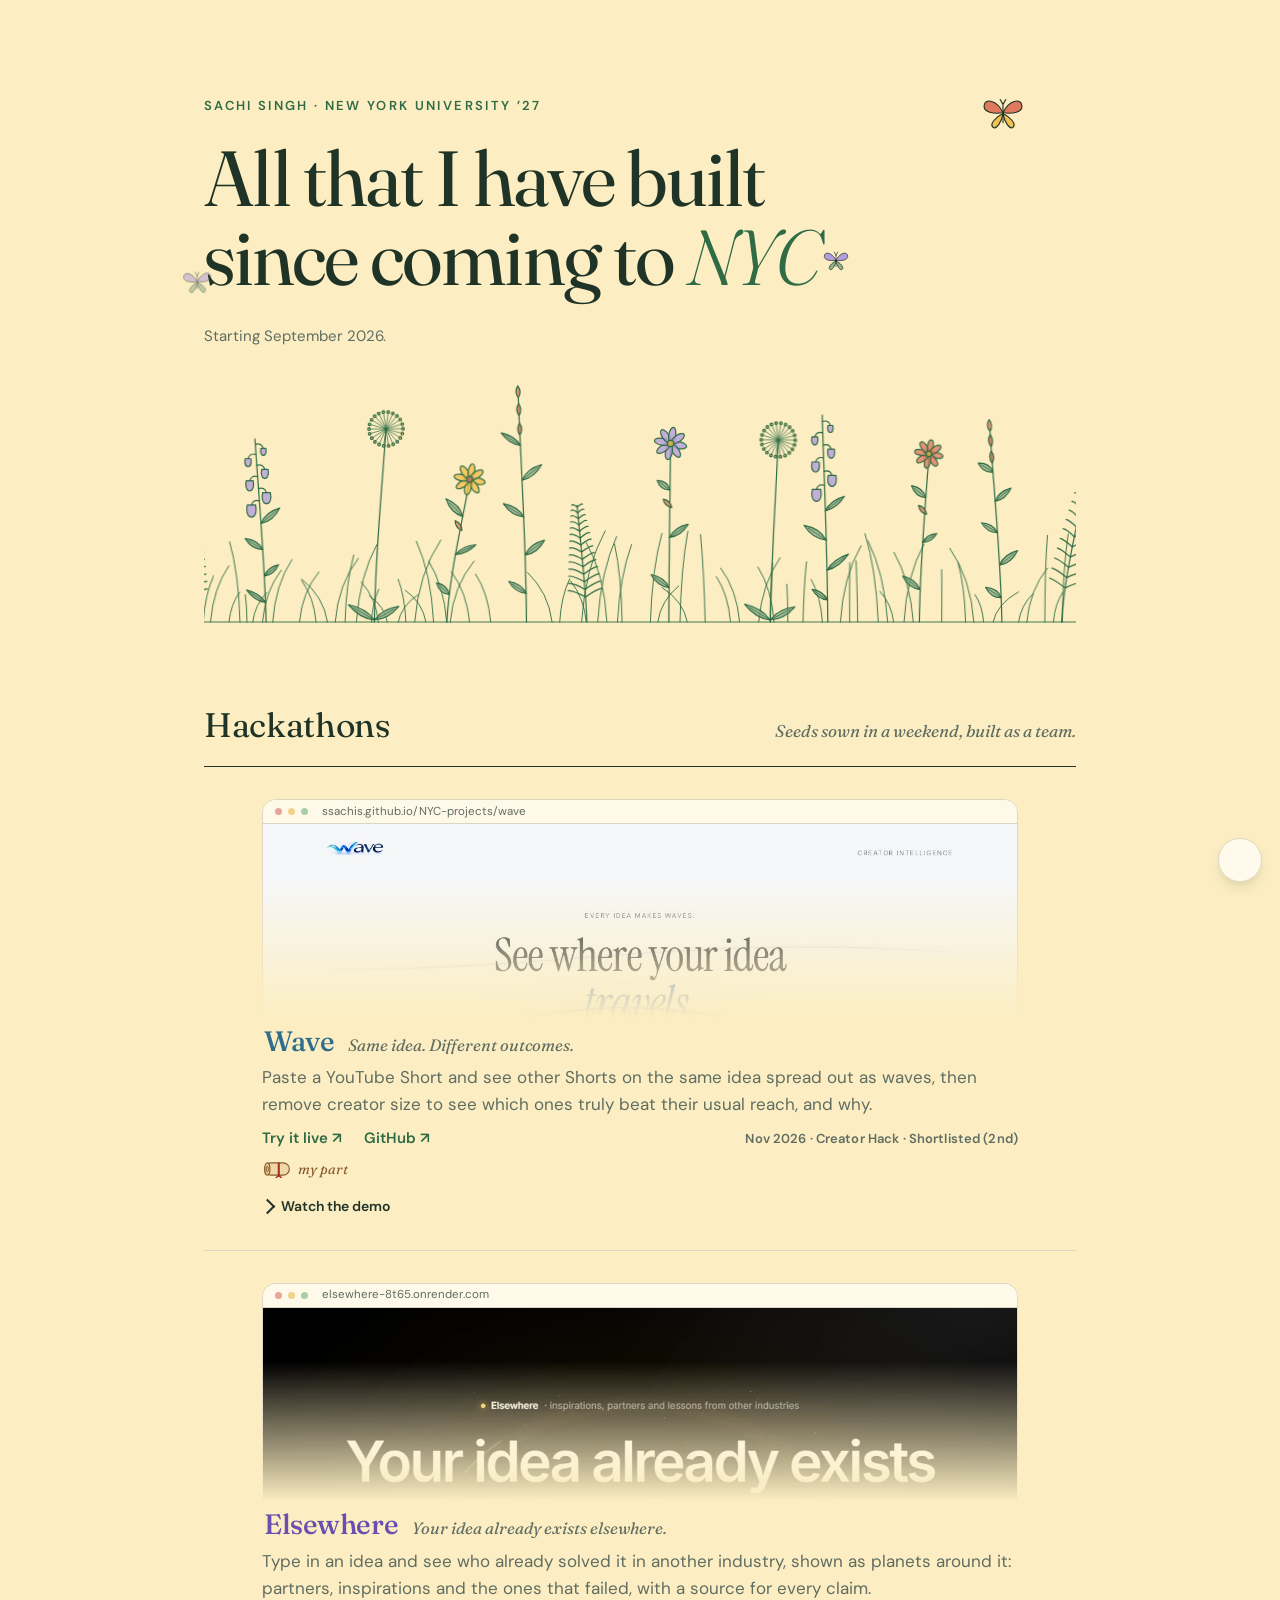
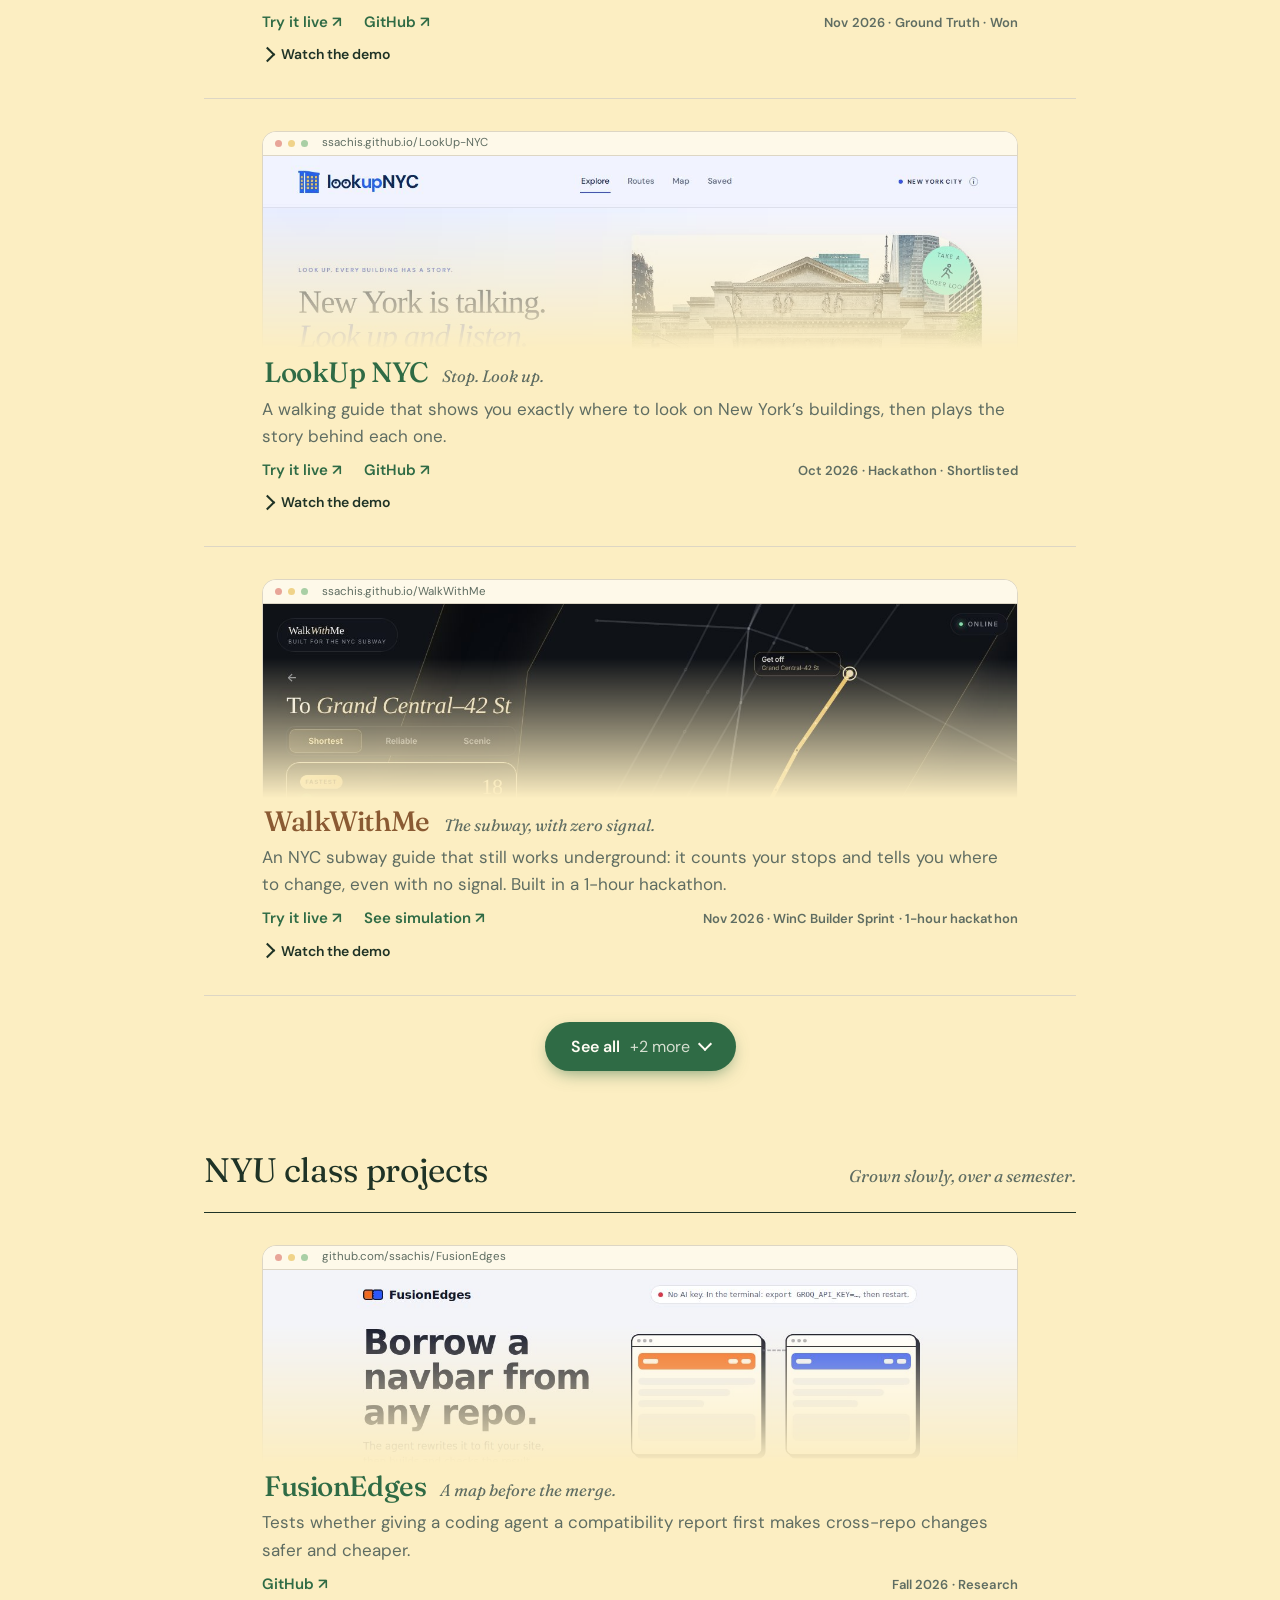
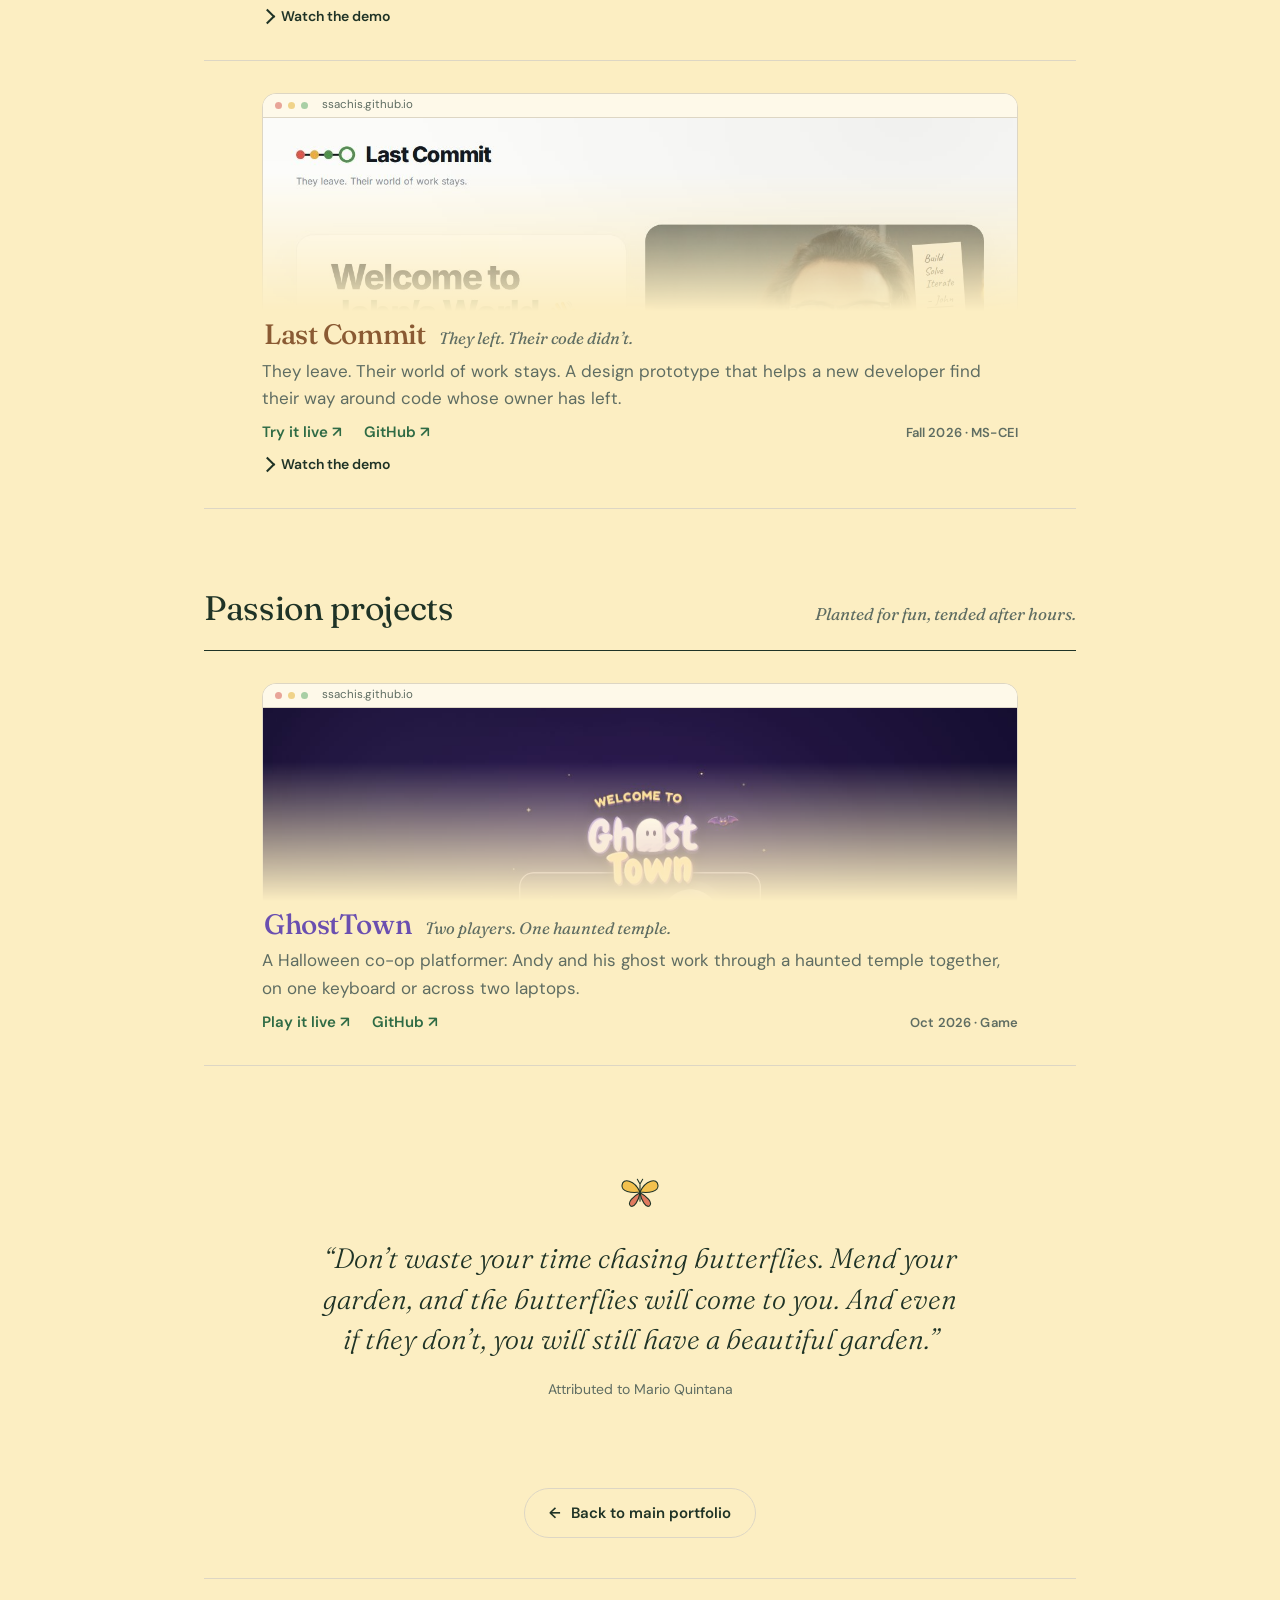
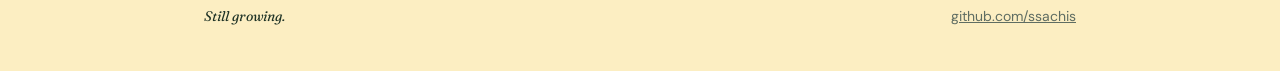
==== index.html @ a21df5ad "Wave: make 'my part' scroll smaller and cuter Co-Authored-By: Claude Opus 5.5 <noreply@anthropic.com" ====
<!doctype html>
<html lang="en">
<head>
<meta charset="utf-8">
<meta name="viewport" content="width=device-width, initial-scale=1">
<title>All that I have built since coming to NYC — Sachi Singh</title>
<meta name="description" content="Hackathon and NYU class projects Sachi Singh has built in New York since September 2026.">
<link rel="preconnect" href="https://fonts.googleapis.com">
<link rel="preconnect" href="https://fonts.gstatic.com" crossorigin>
<link href="https://fonts.googleapis.com/css2?family=Fraunces:ital,opsz,wght@0,9..144,300..600;1,9..144,300..500&family=DM+Sans:opsz,wght@9..40,400..600&display=swap" rel="stylesheet">
<style>
:root{--bg:#fceec2;--ink:#1f3326;--muted:#5f6d62;--line:#ddd6c4;--leaf:#2f6b45;--paper:#fffcf3;--petal:#e07a5f;--sun:#f2c14e;--lilac:#b39ddb;--sage:#8fae8b}
@media (prefers-color-scheme: dark){:root:not([data-theme="light"]){--bg:#121a15;--ink:#eef3ec;--muted:#a3b2a6;--line:#2c3a30;--leaf:#8fd1a2;--paper:#1a241d;--petal:#f09a80;--sun:#f2c94e;--lilac:#c6b3ec;--sage:#5d7d61}}
:root[data-theme="dark"]{--bg:#121a15;--ink:#eef3ec;--muted:#a3b2a6;--line:#2c3a30;--leaf:#8fd1a2;--paper:#1a241d;--petal:#f09a80;--sun:#f2c94e;--lilac:#c6b3ec;--sage:#5d7d61}
*{box-sizing:border-box}
html{-webkit-text-size-adjust:100%}
body{margin:0;background:var(--bg);color:var(--ink);font:17px/1.6 'DM Sans',system-ui,sans-serif;overflow-x:hidden;}

a{color:inherit}
.wrap{max-width:920px;margin:0 auto;padding:0 24px}

header{position:relative;padding:96px 0 0}
.eyebrow{margin:0 0 22px;font-size:13px;font-weight:600;letter-spacing:.18em;text-transform:uppercase;color:var(--leaf)}
h1{margin:0;font-family:'Fraunces',Georgia,serif;font-weight:400;font-size:clamp(42px,7.4vw,78px);line-height:1.02;letter-spacing:-.025em;max-width:13ch}
h1 em{font-style:italic;font-weight:300;color:var(--leaf)}
.since{margin:26px 0 0;font-size:15px;color:var(--muted)}
.meadow{display:block;width:100%;height:250px;margin-top:28px;color:var(--leaf)}
.meadow *{stroke-dasharray:1;stroke-dashoffset:1;animation:draw 1.6s ease-out forwards;animation-delay:var(--d)}
@keyframes draw{to{stroke-dashoffset:0}}
.meadow .w{fill-opacity:0;animation:draw 1.6s ease-out var(--d) forwards,wash 1s ease calc(var(--d) + .7s) forwards}
@keyframes wash{to{fill-opacity:.8}}

.fly{position:absolute;width:42px;pointer-events:none}
.fly.a{top:96px;right:6%;animation:drift 12s ease-in-out infinite}
.fly.b{top:250px;right:26%;width:26px;animation:drift 15s ease-in-out infinite reverse}
.wing{transform-origin:30px 24px;animation:flap .6s ease-in-out infinite alternate}
@keyframes flap{to{transform:scaleX(.6)}}
@keyframes drift{0%,100%{transform:translate(0,0) rotate(-6deg)}50%{transform:translate(-28px,16px) rotate(8deg)}}
@media (prefers-reduced-motion: reduce){.meadow *{animation:none;stroke-dashoffset:0}.meadow .w{fill-opacity:.8}.fly,.wing{animation:none}}

section{padding:72px 0 0}
.head{display:flex;align-items:baseline;justify-content:space-between;gap:16px;padding-bottom:14px;border-bottom:1px solid var(--ink)}
h2{margin:0;font-family:'Fraunces',Georgia,serif;font-weight:400;font-size:34px;letter-spacing:-.01em}
.head p{margin:0;font-family:'Fraunces',Georgia,serif;font-style:italic;font-size:17px;color:var(--muted)}
ol{list-style:none;margin:0;padding:0}
.row{display:block;padding:30px 0;border-bottom:1px solid var(--line)}
.row .body{width:min(87%,756px);margin:0 auto}
.row .line{max-width:none;margin-top:4px}
.row .links{margin-top:8px}
.row details{margin-top:6px}
.when{margin:6px 0 0;font-size:14px;font-weight:600;color:var(--ink)}
.when span{display:block;font-weight:400;color:var(--muted)}
.row h3{margin:0;font-family:'Fraunces',Georgia,serif;font-weight:500;font-size:30px;letter-spacing:-.015em;line-height:1.15}
.line{margin:8px 0 0;color:var(--muted);max-width:58ch}
.links{display:flex;flex-wrap:wrap;gap:6px 22px;margin-top:14px}
.links a{font-size:15px;font-weight:600;color:var(--leaf);text-decoration:none;border-bottom:1px solid transparent}
.links a:hover{border-bottom-color:currentColor}
details{margin-top:12px}
summary{display:inline-flex;align-items:center;gap:8px;font-size:14px;font-weight:600;color:var(--ink);list-style:none}
summary::-webkit-details-marker{display:none}
summary::before{content:"";width:9px;height:9px;border-right:2px solid currentColor;border-bottom:2px solid currentColor;transform:rotate(-45deg);transition:transform .2s ease}
details[open] summary::before{transform:rotate(45deg) translate(-2px,-2px)}
details[open] summary{color:var(--ink)}
details img,details video{display:block;width:100%;height:auto;border:1px solid var(--line);border-radius:6px;transition:transform .3s ease,box-shadow .3s ease}
.shot{display:block;margin-top:14px}
.shot video{background:#000}
a.shot:hover img{transform:translateY(-2px);box-shadow:0 12px 28px rgba(31,51,38,.12)}
a:focus-visible,summary:focus-visible{outline:2px solid var(--leaf);outline-offset:4px;border-radius:2px}

/* interactive bits */
.meadow .sway{transform-box:view-box;will-change:transform}
.wanderer{position:fixed;left:0;top:0;width:30px;pointer-events:none;z-index:-1;opacity:.55;will-change:transform}
.wanderer .wing{animation-duration:.22s}
.wanderer.resting .wing{animation-duration:1.6s}
.visitor{position:absolute;left:0;top:0;width:40px;pointer-events:none;z-index:5;opacity:.9}
.visitor .wing{animation-duration:.18s}
.visitor.resting .wing{animation-duration:1.4s}
.fly.a.away{visibility:hidden}
.shot{transform-origin:top center}
.row h3{transition:transform .3s ease}
.row:hover h3{transform:translateX(3px)}
.t-green{color:#2f6b45}.t-brown{color:#8a5a33}.t-blue{color:#2f6d8c}.t-purple{color:#6a4fb0}
@media (prefers-color-scheme: dark){:root:not([data-theme="light"]) .t-green{color:#8fd1a2}:root:not([data-theme="light"]) .t-brown{color:#dcae84}:root:not([data-theme="light"]) .t-purple{color:#c6b3ec}:root:not([data-theme="light"]) .t-blue{color:#8cc4e0}}
:root[data-theme="dark"] .t-green{color:#8fd1a2}:root[data-theme="dark"] .t-brown{color:#dcae84}:root[data-theme="dark"] .t-blue{color:#8cc4e0}:root[data-theme="dark"] .t-purple{color:#c6b3ec}

/* project cards: just the top strip of the real UI, fading into the page */
.peek{position:relative;display:block;margin:2px 0 0;text-decoration:none;color:inherit}
.peek-frame{display:block;border:1px solid var(--line);border-bottom:0;border-radius:14px 14px 0 0;overflow:hidden;background:var(--paper);
  -webkit-mask-image:linear-gradient(to bottom,#000 34%,transparent 94%);mask-image:linear-gradient(to bottom,#000 34%,transparent 94%);
  transition:transform .4s cubic-bezier(.2,.8,.2,1)}
.peek-bar{display:flex;align-items:center;gap:6px;height:24px;padding:0 12px;border-bottom:1px solid var(--line);background:color-mix(in srgb,var(--paper) 80%,var(--bg))}
.peek-bar i{width:7px;height:7px;border-radius:50%}
.peek-bar i:nth-child(1){background:#e8a598}.peek-bar i:nth-child(2){background:#f0d389}.peek-bar i:nth-child(3){background:#a9cfa5}
.peek-bar span{margin-left:8px;font-size:11.5px;color:var(--muted);white-space:nowrap;overflow:hidden;text-overflow:ellipsis}
.peek-view{display:block;aspect-ratio:16/4.4;overflow:hidden}
.peek-view img{display:block;width:100%;height:auto;object-fit:cover;object-position:var(--p0);aspect-ratio:auto;transform:translateY(0);transition:transform 2.6s cubic-bezier(.3,.6,.2,1),filter .4s ease;filter:saturate(.9)}
.peek-view img{animation:browse 8s cubic-bezier(.45,0,.55,1) infinite alternate;animation-delay:calc(var(--i,0) * -1.7s);filter:none}
@keyframes browse{0%,8%{transform:translateY(0)}92%,100%{transform:translateY(-34%)}}
.peek:hover .peek-view img{animation-play-state:paused}
.peek:hover .peek-frame,.peek:focus-visible .peek-frame{transform:translateY(-3px)}
.peek-cap{position:relative;display:flex;align-items:baseline;flex-wrap:wrap;gap:2px 14px;margin-top:-6px;padding:0 2px}
.peek-cap h3{font-size:28px!important;line-height:1.1;margin:0}
.peek-cap em{font-family:'Fraunces',Georgia,serif;font-style:italic;font-size:16.5px;color:var(--muted)}
.peek-go{position:absolute;top:34px;right:12px;padding:5px 12px;border-radius:999px;background:var(--leaf);color:var(--paper);font-size:12.5px;font-weight:600;opacity:0;transform:translateY(-4px);transition:opacity .25s ease,transform .25s ease}
.peek:hover .peek-go,.peek:focus-visible .peek-go{opacity:1;transform:none}
.peek + .line{margin-top:6px}
.row .links{align-items:baseline}
.peek-when{margin-left:auto;font-size:13px;font-weight:600;color:var(--muted);white-space:nowrap;letter-spacing:.01em}
.row:hover h3{transform:none}
@media (hover:none),(max-width:700px){.peek-go{display:none}}
@media (prefers-reduced-motion: reduce){.peek-frame,.peek-view img{transition:none;animation:none}}
@media (max-width:640px){.row .body{width:100%}.peek-view{aspect-ratio:16/6.5}.peek-cap h3{font-size:23px!important}.peek-cap em{font-size:14.5px}}

.row[hidden]{display:none}
.see-all{cursor:pointer;display:flex;align-items:center;gap:10px;margin:26px auto 0;padding:12px 26px;border:0;border-radius:999px;background:var(--leaf);color:var(--paper);font:inherit;font-size:16px;font-weight:600;box-shadow:0 6px 18px -6px color-mix(in srgb,var(--leaf) 70%,transparent),0 0 0 0 color-mix(in srgb,var(--leaf) 40%,transparent);transition:transform .2s ease,box-shadow .2s ease,background .2s ease;animation:nudge 2.8s ease-in-out infinite}
.see-all span{font-weight:400;opacity:.8}
.see-all::after{content:"";width:8px;height:8px;border-right:2px solid currentColor;border-bottom:2px solid currentColor;transform:translateY(-2px) rotate(45deg);transition:transform .25s ease}
.see-all[aria-expanded="true"]{animation:none;background:transparent;color:var(--leaf);box-shadow:inset 0 0 0 1.5px var(--leaf)}
.see-all[aria-expanded="true"]::after{transform:translateY(2px) rotate(-135deg)}
.see-all:hover{transform:translateY(-2px);box-shadow:0 10px 22px -8px color-mix(in srgb,var(--leaf) 80%,transparent)}
.see-all:focus-visible{outline:2px solid var(--leaf);outline-offset:3px}
@keyframes nudge{0%,100%{box-shadow:0 6px 18px -6px color-mix(in srgb,var(--leaf) 70%,transparent),0 0 0 0 color-mix(in srgb,var(--leaf) 35%,transparent)}50%{box-shadow:0 6px 18px -6px color-mix(in srgb,var(--leaf) 70%,transparent),0 0 0 8px color-mix(in srgb,var(--leaf) 0%,transparent)}}
@media (prefers-reduced-motion: reduce){.see-all{animation:none}}
.music-btn{position:fixed;right:18px;bottom:18px;z-index:10;width:44px;height:44px;border-radius:50%;border:1px solid var(--line);background:color-mix(in srgb,var(--paper) 85%,transparent);backdrop-filter:blur(6px);color:var(--leaf);font-size:18px;cursor:pointer;box-shadow:0 6px 16px -8px rgba(31,51,38,.4);display:flex;align-items:center;justify-content:center;transition:transform .2s ease}
.music-btn:hover{transform:scale(1.06)}
.music-btn.off{color:var(--muted);opacity:.7}
.music-btn.off::after{content:"";position:absolute;width:22px;height:1.5px;background:currentColor;transform:rotate(-45deg)}
.music-btn .bars{display:flex;gap:2px;align-items:flex-end;height:14px}
.music-btn .bars i{width:3px;background:currentColor;border-radius:2px;animation:eq 1.2s ease-in-out infinite}
.music-btn .bars i:nth-child(2){animation-delay:-.4s}.music-btn .bars i:nth-child(3){animation-delay:-.8s}
.music-btn.off .bars i{animation:none;height:4px!important}
@keyframes eq{0%,100%{height:4px}50%{height:14px}}
.closing{padding:110px 0 0;text-align:center}
.closing svg{width:40px;margin-bottom:22px}
.closing blockquote{margin:0 auto;max-width:640px}
.closing p{margin:0;font-family:'Fraunces',Georgia,serif;font-style:italic;font-weight:300;font-size:clamp(22px,2.8vw,28px);line-height:1.45}
.closing cite{display:block;margin-top:18px;font-style:normal;font-size:14px;color:var(--muted)}
.back{margin-top:88px;text-align:center}
.back a{display:inline-flex;align-items:center;gap:10px;padding:12px 24px;border:1px solid var(--line);border-radius:999px;font-size:15px;font-weight:600;color:var(--ink);text-decoration:none;transition:background .2s,border-color .2s}
.back a:hover{background:rgba(255,255,255,.55);border-color:var(--ink)}
.back a span{transition:transform .2s}
.back a:hover span{transform:translateX(-3px)}
footer{margin-top:40px;padding:26px 0 44px;border-top:1px solid var(--line);display:flex;justify-content:space-between;flex-wrap:wrap;gap:12px;font-size:14px;color:var(--muted)}
footer em{font-family:'Fraunces',Georgia,serif;color:var(--ink)}

@media (max-width:640px){
  header{padding-top:60px}
  .meadow{height:170px}
  .fly.b{display:none}.fly.a{top:40px;right:4%}
  .row{grid-template-columns:1fr;gap:6px;padding:24px 0}
  .when{margin:0}.when span{display:inline}.when span::before{content:" · "}
  .row h3{font-size:26px}
  .head{flex-direction:column;gap:2px}
}
.award{position:absolute;top:36px;left:12px;z-index:3;display:flex;align-items:center;gap:2px;padding:3px 7px;border-radius:999px;background:rgba(12,10,6,.62);border:1px solid rgba(226,182,90,.45);box-shadow:0 6px 18px rgba(0,0,0,.35),inset 0 1px 0 rgba(255,240,200,.12);-webkit-backdrop-filter:blur(6px);backdrop-filter:blur(6px);pointer-events:none}
.award .lau{width:12px;height:22px;display:block}
.award .lau.r{transform:scaleX(-1)}
.award-t{display:flex;flex-direction:column;align-items:center;line-height:1.05;padding:0 4px;text-align:center}
.award-t small{font:600 8.5px/1.3 system-ui,sans-serif;letter-spacing:.24em;text-transform:uppercase;color:#e9cf8c}
.award-t b{font:700 11px/1 Georgia,"Times New Roman",serif;letter-spacing:.22em;text-transform:uppercase;padding-left:.22em;background:linear-gradient(#fff1c4,#e2b65a 60%,#c8963c);-webkit-background-clip:text;background-clip:text;color:transparent}

/* "My part": a tiny rolled scroll that unrolls on click */
.row details.scroll{margin-top:8px}
.scroll > summary{gap:6px;cursor:pointer;padding:0;font:italic 400 14px/1 'Fraunces',Georgia,serif;color:#8a5a2e}
.scroll > summary::before{display:none}
.scroll > summary svg{width:30px;height:18px;flex:none;transform-origin:50% 60%;animation:wiggle 4s ease-in-out infinite}
.scroll > summary:hover svg{animation:none;transform:rotate(-10deg) scale(1.12)}
.scroll[open] > summary svg{animation:none}
.scroll > summary span{border-bottom:1px dashed transparent;transition:border-color .2s}
.scroll > summary:hover span{border-bottom-color:currentColor}
@keyframes wiggle{0%,82%,100%{transform:rotate(0)}86%{transform:rotate(-9deg)}90%{transform:rotate(7deg)}94%{transform:rotate(-4deg)}}
.scroll-body{width:min(290px,100%);margin:10px 0 2px 4px;filter:drop-shadow(0 6px 8px rgba(90,60,25,.2));transform:rotate(-1.2deg)}
.rod{position:relative;height:9px;margin:0 -7px;border-radius:5px;background:linear-gradient(#c79a62,#8a5a2e);z-index:2}
.rod::before,.rod::after{content:"";position:absolute;top:-2px;width:7px;height:13px;border-radius:4px;background:#6b4423}
.rod::before{left:-4px}.rod::after{right:-4px}
.unroll{display:grid;grid-template-rows:1fr}
.scroll[open] .unroll{animation:unroll .8s cubic-bezier(.22,.9,.25,1)}
@keyframes unroll{from{grid-template-rows:0fr}to{grid-template-rows:1fr}}
.unroll > div{overflow:hidden;min-height:0}
.paper{position:relative;margin:-4px 0;padding:14px 16px 12px;color:#3d2a16;
  background:radial-gradient(100% 70% at 0% 0%,rgba(255,248,225,.8),transparent 60%),linear-gradient(#f6e7c1,#ecd39d);
  box-shadow:inset 0 0 18px rgba(140,90,35,.3)}
.paper h4{margin:0 0 6px;font:italic 500 15px/1.2 'Fraunces',Georgia,serif;color:#5b3712}
.paper ul{list-style:none;margin:0;padding:0}
.paper li{position:relative;padding-left:16px;margin:2px 0;font:400 13.5px/1.45 'Fraunces',Georgia,serif}
.paper li::before{content:"✦";position:absolute;left:0;top:0;font-size:9px;line-height:21px;color:#a8302b}
.paper .chips{display:flex;flex-wrap:wrap;gap:4px;margin-top:8px;padding-right:30px}
.paper .chips span{padding:0 8px;border-radius:999px;border:1px dashed #b08550;font:italic 12px/1.7 'Fraunces',Georgia,serif}
.seal{position:absolute;right:9px;bottom:8px;width:24px;height:24px;border-radius:50%;display:grid;place-items:center;transform:rotate(-12deg);
  background:radial-gradient(circle at 35% 30%,#e0645a,#a8302b 60%,#7d1f1c);box-shadow:0 0 0 2px rgba(168,48,43,.3);color:#fbe3d6;font:italic 600 12px/1 'Fraunces',Georgia,serif}
.scroll[open] .seal{animation:stamp .45s .65s cubic-bezier(.3,1.6,.5,1) both}
@keyframes stamp{from{transform:rotate(-30deg) scale(1.9);opacity:0}to{transform:rotate(-12deg) scale(1);opacity:1}}
@media (prefers-reduced-motion: reduce){.scroll > summary svg,.scroll[open] .unroll,.scroll[open] .seal{animation:none}}
</style>
</head>
<body>
<div class="wrap">
  <header>
    <span class="fly a" aria-hidden="true"><svg viewBox="0 0 60 48" stroke="var(--ink)" stroke-width="1.6" stroke-linejoin="round" stroke-linecap="round"><g class="wing"><path fill="var(--petal)" d="M30 24C22 6 4 2 3 14c-1 9 13 12 27 10Z"/><path fill="var(--petal)" d="M30 24C38 6 56 2 57 14c1 9-13 12-27 10Z"/><path fill="var(--sun)" d="M30 25C20 30 10 40 16 45c5 3 12-8 14-20Z"/><path fill="var(--sun)" d="M30 25c10 5 20 15 14 20-5 3-12-8-14-20Z"/></g><path fill="none" d="M30 12v26M30 12l-4-7M30 12l4-7"/></svg></span>
    <span class="fly b" aria-hidden="true"><svg viewBox="0 0 60 48" stroke="var(--ink)" stroke-width="1.6" stroke-linejoin="round" stroke-linecap="round"><g class="wing"><path fill="var(--lilac)" d="M30 24C22 6 4 2 3 14c-1 9 13 12 27 10Z"/><path fill="var(--lilac)" d="M30 24C38 6 56 2 57 14c1 9-13 12-27 10Z"/><path fill="var(--sage)" d="M30 25C20 30 10 40 16 45c5 3 12-8 14-20Z"/><path fill="var(--sage)" d="M30 25c10 5 20 15 14 20-5 3-12-8-14-20Z"/></g><path fill="none" d="M30 12v26M30 12l-4-7M30 12l4-7"/></svg></span>
    <p class="eyebrow">Sachi Singh · New York University ’27</p>
    <h1>All that I have built since coming to <em>NYC</em></h1>
    <p class="since">Starting September 2026.</p>
    <svg class="meadow" viewBox="0 0 1200 250" preserveAspectRatio="xMidYMax slice" aria-hidden="true" fill="none" stroke="currentColor" stroke-width="1.2" stroke-linecap="round" stroke-linejoin="round"><path d="M0 246H1200" stroke-width=".9" pathLength="1" style="--d:0.18s"/><g class="sway" data-x="0" style="transform-origin:0px 246px"><path d="M5.9 246Q2.6 204.6 -16.3 177.0" stroke-width=".9" pathLength="1" style="--d:0.36s"/><path d="M16.2 246Q16.3 228.1 16.6 216.2" stroke-width=".9" pathLength="1" style="--d:0.30s"/></g><g class="sway" data-x="48" style="transform-origin:48px 246px"><path d="M25.6 246Q22.4 227.6 4.3 215.4" stroke-width=".9" pathLength="1" style="--d:0.41s"/><path d="M37.0 246Q34.8 225.5 22.6 211.8" stroke-width=".9" pathLength="1" style="--d:0.38s"/><path d="M46.7 246Q45.9 207.5 41.3 181.9" stroke-width=".9" pathLength="1" style="--d:0.27s"/><path d="M64.2 246Q61.4 218.9 45.7 200.9" stroke-width=".9" pathLength="1" style="--d:0.46s"/><path d="M69.9 246Q67.4 198.1 53.2 166.1" stroke-width=".9" pathLength="1" style="--d:0.36s"/></g><g class="sway" data-x="96" style="transform-origin:96px 246px"><path d="M80.8 246Q81.2 215.7 83.3 195.4" stroke-width=".9" pathLength="1" style="--d:0.26s"/><path d="M86.4 246Q87.8 222.2 95.7 206.4" stroke-width=".9" pathLength="1" style="--d:0.27s"/><path d="M96.9 246Q96.5 207.2 94.5 181.4" stroke-width=".9" pathLength="1" style="--d:0.40s"/><path d="M108.8 246Q106.8 202.7 95.5 173.9" stroke-width=".9" pathLength="1" style="--d:0.41s"/><path d="M116.2 246Q117.9 195.7 128.1 162.2" stroke-width=".9" pathLength="1" style="--d:0.38s"/></g><g class="sway" data-x="144" style="transform-origin:144px 246px"><path d="M127.9 246Q127.2 225.7 123.6 212.2" stroke-width=".9" pathLength="1" style="--d:0.36s"/><path d="M142.9 246Q144.2 228.8 151.7 217.4" stroke-width=".9" pathLength="1" style="--d:0.43s"/><path d="M163.3 246Q164.8 218.0 173.4 199.3" stroke-width=".9" pathLength="1" style="--d:0.45s"/></g><g class="sway" data-x="192" style="transform-origin:192px 246px"><path d="M170.5 246Q173.1 212.3 188.2 189.9" stroke-width=".9" pathLength="1" style="--d:0.59s"/><path d="M189.0 246Q190.6 228.0 199.5 216.0" stroke-width=".9" pathLength="1" style="--d:0.40s"/><path d="M200.0 246Q198.3 197.9 188.8 165.8" stroke-width=".9" pathLength="1" style="--d:0.60s"/><path d="M207.0 246Q206.7 229.5 205.0 218.5" stroke-width=".9" pathLength="1" style="--d:0.64s"/><path d="M212.7 246Q214.8 228.1 226.7 216.1" stroke-width=".9" pathLength="1" style="--d:0.46s"/></g><g class="sway" data-x="240" style="transform-origin:240px 246px"><path d="M222.5 246Q225.4 214.9 241.8 194.2" stroke-width=".9" pathLength="1" style="--d:0.68s"/><path d="M232.7 246Q235.7 208.6 252.6 183.7" stroke-width=".9" pathLength="1" style="--d:0.64s"/><path d="M259.5 246Q262.5 216.2 279.5 196.3" stroke-width=".9" pathLength="1" style="--d:0.72s"/></g><g class="sway" data-x="288" style="transform-origin:288px 246px"><path d="M276.1 246Q274.0 221.2 262.2 204.7" stroke-width=".9" pathLength="1" style="--d:0.59s"/><path d="M287.5 246Q283.7 220.0 261.7 202.7" stroke-width=".9" pathLength="1" style="--d:0.63s"/><path d="M295.2 246Q298.7 208.0 318.8 182.6" stroke-width=".9" pathLength="1" style="--d:0.64s"/><path d="M305.1 246Q306.5 205.9 314.3 179.2" stroke-width=".9" pathLength="1" style="--d:0.81s"/></g><g class="sway" data-x="336" style="transform-origin:336px 246px"><path d="M316.4 246Q319.3 199.5 335.9 168.5" stroke-width=".9" pathLength="1" style="--d:0.72s"/><path d="M331.4 246Q332.4 226.3 338.4 213.2" stroke-width=".9" pathLength="1" style="--d:0.68s"/><path d="M338.4 246Q335.8 222.1 320.8 206.2" stroke-width=".9" pathLength="1" style="--d:0.71s"/><path d="M347.3 246Q344.6 230.4 329.2 220.0" stroke-width=".9" pathLength="1" style="--d:0.68s"/><path d="M358.2 246Q361.1 229.4 377.6 218.3" stroke-width=".9" pathLength="1" style="--d:0.64s"/></g><g class="sway" data-x="384" style="transform-origin:384px 246px"><path d="M365.9 246Q364.7 220.4 358.0 203.4" stroke-width=".9" pathLength="1" style="--d:0.66s"/><path d="M374.7 246Q378.6 196.8 400.4 164.0" stroke-width=".9" pathLength="1" style="--d:0.86s"/><path d="M385.9 246Q382.8 227.0 365.2 214.3" stroke-width=".9" pathLength="1" style="--d:0.74s"/><path d="M393.6 246Q390.9 197.6 376.0 165.3" stroke-width=".9" pathLength="1" style="--d:0.91s"/><path d="M406.7 246Q403.9 209.5 388.3 185.1" stroke-width=".9" pathLength="1" style="--d:0.75s"/></g><g class="sway" data-x="432" style="transform-origin:432px 246px"><path d="M410.2 246Q413.9 209.5 435.0 185.1" stroke-width=".9" pathLength="1" style="--d:0.76s"/><path d="M429.6 246Q427.0 215.9 412.3 195.8" stroke-width=".9" pathLength="1" style="--d:0.85s"/><path d="M450.7 246Q448.5 217.3 436.3 198.2" stroke-width=".9" pathLength="1" style="--d:0.80s"/></g><g class="sway" data-x="528" style="transform-origin:528px 246px"><path d="M512.1 246Q508.4 216.3 487.6 196.5" stroke-width=".9" pathLength="1" style="--d:0.93s"/><path d="M519.7 246Q521.2 220.1 529.7 202.9" stroke-width=".9" pathLength="1" style="--d:1.08s"/><path d="M541.6 246Q545.2 191.3 565.3 154.8" stroke-width=".9" pathLength="1" style="--d:1.09s"/><path d="M546.3 246Q544.0 221.4 530.6 205.0" stroke-width=".9" pathLength="1" style="--d:1.08s"/></g><g class="sway" data-x="576" style="transform-origin:576px 246px"><path d="M557.7 246Q560.4 194.7 575.4 160.6" stroke-width=".9" pathLength="1" style="--d:1.05s"/><path d="M566.9 246Q563.7 198.7 545.3 167.2" stroke-width=".9" pathLength="1" style="--d:1.13s"/><path d="M577.5 246Q579.4 199.4 590.5 168.4" stroke-width=".9" pathLength="1" style="--d:1.16s"/><path d="M582.1 246Q580.8 199.2 573.4 167.9" stroke-width=".9" pathLength="1" style="--d:1.06s"/></g><g class="sway" data-x="624" style="transform-origin:624px 246px"><path d="M610.4 246Q612.2 192.9 622.1 157.5" stroke-width=".9" pathLength="1" style="--d:1.14s"/><path d="M617.8 246Q620.9 224.4 638.8 210.0" stroke-width=".9" pathLength="1" style="--d:0.99s"/><path d="M640.0 246Q641.2 191.6 648.1 155.3" stroke-width=".9" pathLength="1" style="--d:1.19s"/><path d="M647.3 246Q643.5 225.2 622.0 211.4" stroke-width=".9" pathLength="1" style="--d:1.13s"/></g><g class="sway" data-x="672" style="transform-origin:672px 246px"><path d="M665.2 246Q664.6 193.4 661.7 158.4" stroke-width=".9" pathLength="1" style="--d:1.23s"/><path d="M690.5 246Q688.5 218.8 677.0 200.7" stroke-width=".9" pathLength="1" style="--d:1.23s"/></g><g class="sway" data-x="720" style="transform-origin:720px 246px"><path d="M699.6 246Q696.7 213.8 680.4 192.3" stroke-width=".9" pathLength="1" style="--d:1.15s"/><path d="M718.7 246Q721.9 207.3 739.8 181.5" stroke-width=".9" pathLength="1" style="--d:1.12s"/><path d="M730.5 246Q730.8 210.5 732.2 186.9" stroke-width=".9" pathLength="1" style="--d:1.36s"/><path d="M734.1 246Q731.6 213.0 717.6 191.0" stroke-width=".9" pathLength="1" style="--d:1.16s"/></g><g class="sway" data-x="768" style="transform-origin:768px 246px"><path d="M747.8 246Q747.6 223.6 746.4 208.6" stroke-width=".9" pathLength="1" style="--d:1.27s"/><path d="M763.0 246Q763.4 209.9 765.8 185.8" stroke-width=".9" pathLength="1" style="--d:1.25s"/><path d="M782.4 246Q780.6 220.6 770.8 203.6" stroke-width=".9" pathLength="1" style="--d:1.27s"/></g><g class="sway" data-x="816" style="transform-origin:816px 246px"><path d="M800.4 246Q803.6 200.3 821.8 169.8" stroke-width=".9" pathLength="1" style="--d:1.40s"/><path d="M809.7 246Q809.8 210.4 810.3 186.6" stroke-width=".9" pathLength="1" style="--d:1.47s"/><path d="M817.7 246Q817.5 209.3 816.6 184.8" stroke-width=".9" pathLength="1" style="--d:1.31s"/><path d="M838.3 246Q836.4 193.1 825.8 157.8" stroke-width=".9" pathLength="1" style="--d:1.43s"/></g><g class="sway" data-x="864" style="transform-origin:864px 246px"><path d="M847.7 246Q844.8 197.1 828.8 164.6" stroke-width=".9" pathLength="1" style="--d:1.36s"/><path d="M853.7 246Q851.6 227.5 840.2 215.2" stroke-width=".9" pathLength="1" style="--d:1.43s"/><path d="M864.0 246Q867.1 199.4 884.7 168.3" stroke-width=".9" pathLength="1" style="--d:1.40s"/><path d="M873.3 246Q870.5 204.3 854.7 176.4" stroke-width=".9" pathLength="1" style="--d:1.36s"/></g><g class="sway" data-x="912" style="transform-origin:912px 246px"><path d="M901.7 246Q901.6 214.6 901.1 193.7" stroke-width=".9" pathLength="1" style="--d:1.39s"/><path d="M925.6 246Q924.3 210.0 917.2 186.0" stroke-width=".9" pathLength="1" style="--d:1.44s"/><path d="M933.9 246Q930.2 201.8 908.9 172.3" stroke-width=".9" pathLength="1" style="--d:1.62s"/></g><g class="sway" data-x="960" style="transform-origin:960px 246px"><path d="M943.6 246Q942.3 229.7 934.9 218.8" stroke-width=".9" pathLength="1" style="--d:1.53s"/><path d="M953.1 246Q956.9 227.9 978.3 215.8" stroke-width=".9" pathLength="1" style="--d:1.48s"/><path d="M978.6 246Q980.8 228.8 993.1 217.4" stroke-width=".9" pathLength="1" style="--d:1.68s"/></g><g class="sway" data-x="1008" style="transform-origin:1008px 246px"><path d="M986.8 246Q990.0 213.7 1008.2 192.1" stroke-width=".9" pathLength="1" style="--d:1.71s"/><path d="M1004.9 246Q1005.4 194.0 1008.6 159.3" stroke-width=".9" pathLength="1" style="--d:1.60s"/><path d="M1013.5 246Q1015.0 228.1 1023.3 216.2" stroke-width=".9" pathLength="1" style="--d:1.54s"/><path d="M1022.4 246Q1023.5 193.2 1029.4 158.1" stroke-width=".9" pathLength="1" style="--d:1.56s"/></g><g class="sway" data-x="1056" style="transform-origin:1056px 246px"><path d="M1045.1 246Q1048.0 227.8 1064.0 215.6" stroke-width=".9" pathLength="1" style="--d:1.57s"/><path d="M1051.0 246Q1054.4 208.5 1073.2 183.5" stroke-width=".9" pathLength="1" style="--d:1.64s"/><path d="M1058.8 246Q1056.7 209.5 1045.2 185.2" stroke-width=".9" pathLength="1" style="--d:1.58s"/><path d="M1068.0 246Q1065.6 228.4 1052.5 216.7" stroke-width=".9" pathLength="1" style="--d:1.63s"/><path d="M1077.8 246Q1076.2 200.3 1066.9 169.9" stroke-width=".9" pathLength="1" style="--d:1.65s"/></g><g class="sway" data-x="1104" style="transform-origin:1104px 246px"><path d="M1086.1 246Q1082.3 216.7 1061.0 197.1" stroke-width=".9" pathLength="1" style="--d:1.74s"/><path d="M1094.1 246Q1094.5 201.4 1096.7 171.6" stroke-width=".9" pathLength="1" style="--d:1.83s"/><path d="M1105.8 246Q1102.8 193.4 1085.4 158.3" stroke-width=".9" pathLength="1" style="--d:1.81s"/><path d="M1124.0 246Q1123.1 197.3 1118.4 164.9" stroke-width=".9" pathLength="1" style="--d:1.75s"/></g><g class="sway" data-x="1152" style="transform-origin:1152px 246px"><path d="M1134.1 246Q1132.9 191.5 1125.9 155.2" stroke-width=".9" pathLength="1" style="--d:1.77s"/><path d="M1151.8 246Q1150.6 214.4 1143.9 193.3" stroke-width=".9" pathLength="1" style="--d:1.82s"/><path d="M1157.8 246Q1159.7 227.6 1170.3 215.3" stroke-width=".9" pathLength="1" style="--d:1.79s"/><path d="M1167.0 246Q1169.6 227.1 1184.7 214.4" stroke-width=".9" pathLength="1" style="--d:1.79s"/></g><g class="sway" data-x="1200" style="transform-origin:1200px 246px"><path d="M1185.7 246Q1184.1 220.8 1174.9 204.0" stroke-width=".9" pathLength="1" style="--d:1.75s"/><path d="M1193.9 246Q1192.1 212.7 1181.6 190.6" stroke-width=".9" pathLength="1" style="--d:1.81s"/></g><g class="sway" data-x="82.9" style="transform-origin:82.9px 246px"><path d="M82.9 246C83.1 180.2 84.5 104.9 85.0 57.9" pathLength="1" style="--d:0.50s"/><path class="w" fill="var(--sage)" d="M83.1 209.8Q80.2 199.7 68.2 198.9Q72.6 210.1 83.1 209.8" pathLength="1" style="--d:0.29s"/><path d="M83.1 209.8L71.2 201.1" stroke-width=".8" pathLength="1" style="--d:0.39s"/><path class="w" fill="var(--sage)" d="M83.7 156.8Q93.7 156.2 99.4 145.9Q87.8 147.7 83.7 156.8" pathLength="1" style="--d:0.42s"/><path d="M83.7 156.8L96.2 148.1" stroke-width=".8" pathLength="1" style="--d:0.48s"/><path class="w" fill="var(--sage)" d="M84.4 106.8Q81.7 98.3 71.5 97.3Q75.4 106.8 84.4 106.8" pathLength="1" style="--d:0.32s"/><path d="M84.4 106.8L74.1 99.2" stroke-width=".8" pathLength="1" style="--d:0.33s"/><ellipse class="w" fill="var(--petal)" cx="92.8" cy="59.5" rx="7.1" ry="3.1" transform="rotate(11 92.8 59.5)" pathLength="1" style="--d:0.33s"/><ellipse class="w" fill="var(--petal)" cx="89.4" cy="64.6" rx="7.1" ry="3.1" transform="rotate(56 89.4 64.6)" pathLength="1" style="--d:0.36s"/><ellipse class="w" fill="var(--petal)" cx="83.4" cy="65.8" rx="7.1" ry="3.1" transform="rotate(101 83.4 65.8)" pathLength="1" style="--d:0.37s"/><ellipse class="w" fill="var(--petal)" cx="78.3" cy="62.3" rx="7.1" ry="3.1" transform="rotate(146 78.3 62.3)" pathLength="1" style="--d:0.50s"/><ellipse class="w" fill="var(--petal)" cx="77.2" cy="56.3" rx="7.1" ry="3.1" transform="rotate(191 77.2 56.3)" pathLength="1" style="--d:0.48s"/><ellipse class="w" fill="var(--petal)" cx="80.6" cy="51.3" rx="7.1" ry="3.1" transform="rotate(236 80.6 51.3)" pathLength="1" style="--d:0.48s"/><ellipse class="w" fill="var(--petal)" cx="86.6" cy="50.1" rx="7.1" ry="3.1" transform="rotate(281 86.6 50.1)" pathLength="1" style="--d:0.27s"/><ellipse class="w" fill="var(--petal)" cx="91.7" cy="53.5" rx="7.1" ry="3.1" transform="rotate(326 91.7 53.5)" pathLength="1" style="--d:0.27s"/><circle class="w" fill="var(--sun)" cx="85.0" cy="57.9" r="2.8" pathLength="1" style="--d:0.44s"/><path class="w" fill="var(--petal)" d="M86.1 125.5q-4 -6 0 -12q4 6 0 12Z" transform="rotate(-45 86.1 125.5)" pathLength="1" style="--d:0.49s"/></g><g class="sway" data-x="150.1" style="transform-origin:150.1px 246px"><path d="M150.1 246C150.1 204.0 150.3 156.0 150.4 126.0" pathLength="1" style="--d:0.47s"/><path d="M150.1 220.3Q139.6 213.4 133.1 212.6" pathLength="1" style="--d:0.50s"/><path d="M150.1 220.3Q160.7 213.5 167.2 212.7" pathLength="1" style="--d:0.35s"/><path d="M150.1 212.4Q140.1 205.8 134.0 205.2" pathLength="1" style="--d:0.45s"/><path d="M150.1 212.4Q160.2 205.8 166.3 205.2" pathLength="1" style="--d:0.58s"/><path d="M150.1 204.6Q140.5 198.2 134.9 197.7" pathLength="1" style="--d:0.56s"/><path d="M150.1 204.6Q159.8 198.2 165.4 197.8" pathLength="1" style="--d:0.56s"/><path d="M150.2 196.8Q141.0 190.6 135.8 190.4" pathLength="1" style="--d:0.59s"/><path d="M150.2 196.8Q159.3 190.6 164.5 190.4" pathLength="1" style="--d:0.41s"/><path d="M150.2 189.1Q141.5 183.1 136.7 183.0" pathLength="1" style="--d:0.38s"/><path d="M150.2 189.1Q158.9 183.1 163.7 183.1" pathLength="1" style="--d:0.39s"/><path d="M150.2 181.5Q141.9 175.6 137.7 175.8" pathLength="1" style="--d:0.48s"/><path d="M150.2 181.5Q158.5 175.7 162.8 175.9" pathLength="1" style="--d:0.52s"/><path d="M150.2 174.0Q142.4 168.4 138.6 168.7" pathLength="1" style="--d:0.59s"/><path d="M150.2 174.0Q158.1 168.4 161.9 168.8" pathLength="1" style="--d:0.53s"/><path d="M150.2 166.6Q142.9 161.2 139.5 161.8" pathLength="1" style="--d:0.51s"/><path d="M150.2 166.6Q157.6 161.3 161.0 161.9" pathLength="1" style="--d:0.54s"/><path d="M150.3 159.5Q143.4 154.3 140.4 155.1" pathLength="1" style="--d:0.46s"/><path d="M150.3 159.5Q157.2 154.3 160.1 155.1" pathLength="1" style="--d:0.49s"/><path d="M150.3 152.6Q143.8 147.6 141.4 148.6" pathLength="1" style="--d:0.36s"/><path d="M150.3 152.6Q156.8 147.6 159.2 148.6" pathLength="1" style="--d:0.55s"/><path d="M150.3 145.9Q144.3 141.1 142.3 142.3" pathLength="1" style="--d:0.41s"/><path d="M150.3 145.9Q156.3 141.1 158.4 142.4" pathLength="1" style="--d:0.58s"/><path d="M150.3 139.5Q144.8 134.9 143.2 136.3" pathLength="1" style="--d:0.51s"/><path d="M150.3 139.5Q155.9 135.0 157.5 136.4" pathLength="1" style="--d:0.43s"/><path d="M150.3 133.5Q145.2 129.1 144.1 130.7" pathLength="1" style="--d:0.38s"/><path d="M150.3 133.5Q155.5 129.1 156.6 130.7" pathLength="1" style="--d:0.41s"/><path d="M150.4 127.8Q145.7 123.6 145.0 125.4" pathLength="1" style="--d:0.51s"/><path d="M150.4 127.8Q155.0 123.6 155.7 125.4" pathLength="1" style="--d:0.53s"/></g><g class="sway" data-x="226.1" style="transform-origin:226.1px 246px"><path d="M226.1 246C225.2 181.9 218.8 108.6 216.3 62.8" pathLength="1" style="--d:0.48s"/><path class="w" fill="var(--sage)" d="M225.7 226.5Q219.7 217.0 206.8 213.8Q214.6 224.6 225.7 226.5" pathLength="1" style="--d:0.47s"/><path d="M225.7 226.5L210.5 216.4" stroke-width=".8" pathLength="1" style="--d:0.58s"/><path class="w" fill="var(--sage)" d="M224.7 200.1Q234.3 199.0 239.0 188.8Q228.0 191.0 224.7 200.1" pathLength="1" style="--d:0.60s"/><path d="M224.7 200.1L236.2 191.1" stroke-width=".8" pathLength="1" style="--d:0.55s"/><path class="w" fill="var(--sage)" d="M223.3 173.6Q218.5 163.8 205.8 162.4Q212.4 173.4 223.3 173.6" pathLength="1" style="--d:0.50s"/><path d="M223.3 173.6L209.3 164.7" stroke-width=".8" pathLength="1" style="--d:0.60s"/><path class="w" fill="var(--sage)" d="M221.8 147.5Q234.1 145.3 240.6 132.1Q226.5 135.9 221.8 147.5" pathLength="1" style="--d:0.45s"/><path d="M221.8 147.5L236.9 135.2" stroke-width=".8" pathLength="1" style="--d:0.52s"/><path d="M220.3 124.9Q214.3 122.9 212.3 128.9" pathLength="1" style="--d:0.56s"/><path class="w" fill="var(--lilac)" d="M208.1 128.9Q206.3 138.5 211.1 140.9L213.5 140.9Q218.3 138.5 216.5 128.9Z" pathLength="1" style="--d:0.68s"/><path d="M219.5 112.6Q225.5 110.6 227.5 116.6" pathLength="1" style="--d:0.60s"/><path class="w" fill="var(--lilac)" d="M223.6 116.6Q222.0 125.4 226.4 127.6L228.6 127.6Q233.0 125.4 231.3 116.6Z" pathLength="1" style="--d:0.66s"/><path d="M218.7 100.7Q212.7 98.7 210.7 104.7" pathLength="1" style="--d:0.56s"/><path class="w" fill="var(--lilac)" d="M207.2 104.7Q205.7 112.7 209.7 114.7L211.7 114.7Q215.7 112.7 214.2 104.7Z" pathLength="1" style="--d:0.50s"/><path d="M217.9 89.3Q223.9 87.3 225.9 93.3" pathLength="1" style="--d:0.50s"/><path class="w" fill="var(--lilac)" d="M222.8 93.3Q221.4 100.5 225.0 102.3L226.8 102.3Q230.4 100.5 229.1 93.3Z" pathLength="1" style="--d:0.68s"/><path d="M217.2 78.5Q211.2 76.5 209.2 82.5" pathLength="1" style="--d:0.62s"/><path class="w" fill="var(--lilac)" d="M206.4 82.5Q205.2 88.9 208.4 90.5L210.0 90.5Q213.2 88.9 212.0 82.5Z" pathLength="1" style="--d:0.52s"/><path d="M216.6 68.4Q222.6 66.4 224.6 72.4" pathLength="1" style="--d:0.44s"/><path class="w" fill="var(--lilac)" d="M222.2 72.4Q221.1 78.0 223.9 79.4L225.3 79.4Q228.1 78.0 227.1 72.4Z" pathLength="1" style="--d:0.56s"/></g><g class="sway" data-x="334.4" style="transform-origin:334.4px 246px"><path d="M334.4 246C335.8 178.5 344.6 101.3 348.1 53.0" pathLength="1" style="--d:0.76s"/><path class="w" fill="var(--sage)" d="M334.4 244.0Q325.9 231.9 308.7 228.5Q319.8 242.2 334.4 244.0" pathLength="1" style="--d:0.70s"/><path d="M334.4 244.0L313.8 231.6" stroke-width=".8" pathLength="1" style="--d:0.66s"/><path class="w" fill="var(--sage)" d="M334.4 244.0Q348.3 243.2 359.0 230.6Q342.6 232.7 334.4 244.0" pathLength="1" style="--d:0.76s"/><path d="M334.4 244.0L354.1 233.3" stroke-width=".8" pathLength="1" style="--d:0.83s"/><path d="M348.1 53.0L365.1 53.0" stroke-width=".7" pathLength="1" style="--d:0.67s"/><circle class="w" fill="var(--sun)" cx="365.1" cy="53.0" r="1.3" pathLength="1" style="--d:0.62s"/><path d="M348.1 53.0L364.4 57.8" stroke-width=".7" pathLength="1" style="--d:0.70s"/><circle class="w" fill="var(--sun)" cx="364.4" cy="57.8" r="1.3" pathLength="1" style="--d:0.72s"/><path d="M348.1 53.0L362.4 62.2" stroke-width=".7" pathLength="1" style="--d:0.78s"/><circle class="w" fill="var(--sun)" cx="362.4" cy="62.2" r="1.3" pathLength="1" style="--d:0.66s"/><path d="M348.1 53.0L359.2 65.9" stroke-width=".7" pathLength="1" style="--d:0.81s"/><circle class="w" fill="var(--sun)" cx="359.2" cy="65.9" r="1.3" pathLength="1" style="--d:0.80s"/><path d="M348.1 53.0L355.1 68.5" stroke-width=".7" pathLength="1" style="--d:0.74s"/><circle class="w" fill="var(--sun)" cx="355.1" cy="68.5" r="1.3" pathLength="1" style="--d:0.67s"/><path d="M348.1 53.0L350.5 69.9" stroke-width=".7" pathLength="1" style="--d:0.86s"/><circle class="w" fill="var(--sun)" cx="350.5" cy="69.9" r="1.3" pathLength="1" style="--d:0.69s"/><path d="M348.1 53.0L345.6 69.9" stroke-width=".7" pathLength="1" style="--d:0.82s"/><circle class="w" fill="var(--sun)" cx="345.6" cy="69.9" r="1.3" pathLength="1" style="--d:0.67s"/><path d="M348.1 53.0L341.0 68.5" stroke-width=".7" pathLength="1" style="--d:0.67s"/><circle class="w" fill="var(--sun)" cx="341.0" cy="68.5" r="1.3" pathLength="1" style="--d:0.80s"/><path d="M348.1 53.0L336.9 65.9" stroke-width=".7" pathLength="1" style="--d:0.69s"/><circle class="w" fill="var(--sun)" cx="336.9" cy="65.9" r="1.3" pathLength="1" style="--d:0.85s"/><path d="M348.1 53.0L333.8 62.2" stroke-width=".7" pathLength="1" style="--d:0.74s"/><circle class="w" fill="var(--sun)" cx="333.8" cy="62.2" r="1.3" pathLength="1" style="--d:0.66s"/><path d="M348.1 53.0L331.7 57.8" stroke-width=".7" pathLength="1" style="--d:0.67s"/><circle class="w" fill="var(--sun)" cx="331.7" cy="57.8" r="1.3" pathLength="1" style="--d:0.72s"/><path d="M348.1 53.0L331.1 53.0" stroke-width=".7" pathLength="1" style="--d:0.78s"/><circle class="w" fill="var(--sun)" cx="331.1" cy="53.0" r="1.3" pathLength="1" style="--d:0.85s"/><path d="M348.1 53.0L331.7 48.3" stroke-width=".7" pathLength="1" style="--d:0.65s"/><circle class="w" fill="var(--sun)" cx="331.7" cy="48.3" r="1.3" pathLength="1" style="--d:0.71s"/><path d="M348.1 53.0L333.8 43.8" stroke-width=".7" pathLength="1" style="--d:0.67s"/><circle class="w" fill="var(--sun)" cx="333.8" cy="43.8" r="1.3" pathLength="1" style="--d:0.86s"/><path d="M348.1 53.0L336.9 40.2" stroke-width=".7" pathLength="1" style="--d:0.65s"/><circle class="w" fill="var(--sun)" cx="336.9" cy="40.2" r="1.3" pathLength="1" style="--d:0.63s"/><path d="M348.1 53.0L341.0 37.6" stroke-width=".7" pathLength="1" style="--d:0.63s"/><circle class="w" fill="var(--sun)" cx="341.0" cy="37.6" r="1.3" pathLength="1" style="--d:0.71s"/><path d="M348.1 53.0L345.6 36.2" stroke-width=".7" pathLength="1" style="--d:0.84s"/><circle class="w" fill="var(--sun)" cx="345.6" cy="36.2" r="1.3" pathLength="1" style="--d:0.83s"/><path d="M348.1 53.0L350.5 36.2" stroke-width=".7" pathLength="1" style="--d:0.80s"/><circle class="w" fill="var(--sun)" cx="350.5" cy="36.2" r="1.3" pathLength="1" style="--d:0.86s"/><path d="M348.1 53.0L355.1 37.6" stroke-width=".7" pathLength="1" style="--d:0.85s"/><circle class="w" fill="var(--sun)" cx="355.1" cy="37.6" r="1.3" pathLength="1" style="--d:0.70s"/><path d="M348.1 53.0L359.2 40.2" stroke-width=".7" pathLength="1" style="--d:0.66s"/><circle class="w" fill="var(--sun)" cx="359.2" cy="40.2" r="1.3" pathLength="1" style="--d:0.85s"/><path d="M348.1 53.0L362.4 43.8" stroke-width=".7" pathLength="1" style="--d:0.80s"/><circle class="w" fill="var(--sun)" cx="362.4" cy="43.8" r="1.3" pathLength="1" style="--d:0.62s"/><path d="M348.1 53.0L364.4 48.3" stroke-width=".7" pathLength="1" style="--d:0.78s"/><circle class="w" fill="var(--sun)" cx="364.4" cy="48.3" r="1.3" pathLength="1" style="--d:0.71s"/></g><g class="sway" data-x="406.9" style="transform-origin:406.9px 246px"><path d="M406.9 246C409.0 196.0 422.9 138.9 428.2 103.2" pathLength="1" style="--d:0.79s"/><path class="w" fill="var(--sage)" d="M409.1 218.5Q407.2 208.8 396.1 206.8Q399.2 217.7 409.1 218.5" pathLength="1" style="--d:0.78s"/><path d="M409.1 218.5L398.7 209.1" stroke-width=".8" pathLength="1" style="--d:0.74s"/><path class="w" fill="var(--sage)" d="M414.8 178.3Q425.9 178.0 435.0 168.5Q421.9 169.7 414.8 178.3" pathLength="1" style="--d:0.70s"/><path d="M414.8 178.3L430.9 170.4" stroke-width=".8" pathLength="1" style="--d:0.77s"/><path class="w" fill="var(--sage)" d="M421.7 140.3Q418.6 128.1 404.8 122.7Q409.6 136.8 421.7 140.3" pathLength="1" style="--d:0.80s"/><path d="M421.7 140.3L408.2 126.3" stroke-width=".8" pathLength="1" style="--d:0.95s"/><ellipse class="w" fill="var(--sun)" cx="436.4" cy="104.8" rx="7.4" ry="3.2" transform="rotate(11 436.4 104.8)" pathLength="1" style="--d:0.75s"/><ellipse class="w" fill="var(--sun)" cx="432.9" cy="110.2" rx="7.4" ry="3.2" transform="rotate(56 432.9 110.2)" pathLength="1" style="--d:0.96s"/><ellipse class="w" fill="var(--sun)" cx="426.6" cy="111.4" rx="7.4" ry="3.2" transform="rotate(101 426.6 111.4)" pathLength="1" style="--d:0.77s"/><ellipse class="w" fill="var(--sun)" cx="421.3" cy="107.8" rx="7.4" ry="3.2" transform="rotate(146 421.3 107.8)" pathLength="1" style="--d:0.81s"/><ellipse class="w" fill="var(--sun)" cx="420.0" cy="101.5" rx="7.4" ry="3.2" transform="rotate(191 420.0 101.5)" pathLength="1" style="--d:0.93s"/><ellipse class="w" fill="var(--sun)" cx="423.6" cy="96.2" rx="7.4" ry="3.2" transform="rotate(236 423.6 96.2)" pathLength="1" style="--d:0.93s"/><ellipse class="w" fill="var(--sun)" cx="429.9" cy="95.0" rx="7.4" ry="3.2" transform="rotate(281 429.9 95.0)" pathLength="1" style="--d:0.83s"/><ellipse class="w" fill="var(--sun)" cx="435.2" cy="98.5" rx="7.4" ry="3.2" transform="rotate(326 435.2 98.5)" pathLength="1" style="--d:0.73s"/><circle class="w" fill="var(--petal)" cx="428.2" cy="103.2" r="3.0" pathLength="1" style="--d:0.84s"/><path class="w" fill="var(--petal)" d="M421.0 154.5q-4 -6 0 -12q4 6 0 12Z" transform="rotate(-35 421.0 154.5)" pathLength="1" style="--d:0.80s"/></g><g class="sway" data-x="486.5" style="transform-origin:486.5px 246px"><path d="M486.5 246C485.5 167.6 479.0 77.9 476.4 21.9" pathLength="1" style="--d:1.03s"/><path class="w" fill="var(--sage)" d="M486.0 217.4Q481.1 207.4 468.4 205.5Q475.0 216.6 486.0 217.4" pathLength="1" style="--d:0.85s"/><path d="M486.0 217.4L471.9 207.9" stroke-width=".8" pathLength="1" style="--d:0.89s"/><path class="w" fill="var(--sage)" d="M484.6 179.1Q497.0 177.2 503.8 164.1Q489.5 167.5 484.6 179.1" pathLength="1" style="--d:1.02s"/><path d="M484.6 179.1L500.0 167.1" stroke-width=".8" pathLength="1" style="--d:0.80s"/><path class="w" fill="var(--sage)" d="M482.9 141.0Q476.7 130.3 462.4 127.9Q470.6 139.8 482.9 141.0" pathLength="1" style="--d:0.90s"/><path d="M482.9 141.0L466.5 130.5" stroke-width=".8" pathLength="1" style="--d:1.00s"/><path class="w" fill="var(--sage)" d="M480.9 104.1Q493.3 101.6 500.3 88.5Q486.0 92.5 480.9 104.1" pathLength="1" style="--d:0.98s"/><path d="M480.9 104.1L496.5 91.6" stroke-width=".8" pathLength="1" style="--d:0.80s"/><path class="w" fill="var(--sage)" d="M478.9 69.5Q472.9 59.8 459.6 57.2Q467.6 68.2 478.9 69.5" pathLength="1" style="--d:0.80s"/><path d="M478.9 69.5L463.4 59.7" stroke-width=".8" pathLength="1" style="--d:0.80s"/><path class="w" fill="var(--petal)" d="M478.4 59.2q-4 -6 0 -12q4 6 0 12Z" transform="rotate(-3 478.4 59.2)" pathLength="1" style="--d:1.02s"/><path class="w" fill="var(--petal)" d="M477.3 39.7q-4 -6 0 -12q4 6 0 12Z" transform="rotate(-3 477.3 39.7)" pathLength="1" style="--d:0.85s"/><path class="w" fill="var(--petal)" d="M476.4 21.9q-4 -6 0 -12q4 6 0 12Z" transform="rotate(-3 476.4 21.9)" pathLength="1" style="--d:0.97s"/></g><g class="sway" data-x="546.9" style="transform-origin:546.9px 246px"><path d="M546.9 246C546.0 205.2 540.6 158.5 538.5 129.3" pathLength="1" style="--d:1.10s"/><path d="M545.9 221.0Q535.1 214.7 528.4 214.3" pathLength="1" style="--d:0.96s"/><path d="M545.9 221.0Q556.2 213.7 562.5 212.4" pathLength="1" style="--d:0.95s"/><path d="M545.4 213.4Q535.1 207.3 528.8 207.2" pathLength="1" style="--d:1.12s"/><path d="M545.4 213.4Q555.3 206.3 561.1 205.1" pathLength="1" style="--d:1.03s"/><path d="M544.9 205.8Q535.1 199.9 529.2 200.0" pathLength="1" style="--d:0.94s"/><path d="M544.9 205.8Q554.3 198.8 559.7 197.9" pathLength="1" style="--d:1.06s"/><path d="M544.4 198.2Q535.0 192.5 529.6 192.9" pathLength="1" style="--d:0.95s"/><path d="M544.4 198.2Q553.3 191.5 558.2 190.7" pathLength="1" style="--d:0.94s"/><path d="M543.8 190.7Q534.8 185.2 529.9 185.8" pathLength="1" style="--d:0.88s"/><path d="M543.8 190.7Q552.2 184.2 556.7 183.6" pathLength="1" style="--d:1.06s"/><path d="M543.2 183.3Q534.7 178.0 530.2 178.8" pathLength="1" style="--d:1.10s"/><path d="M543.2 183.3Q551.2 177.0 555.2 176.6" pathLength="1" style="--d:1.03s"/><path d="M542.5 176.0Q534.5 170.9 530.5 171.8" pathLength="1" style="--d:1.11s"/><path d="M542.5 176.0Q550.1 169.9 553.7 169.8" pathLength="1" style="--d:0.88s"/><path d="M541.9 168.9Q534.3 164.0 530.8 165.1" pathLength="1" style="--d:0.93s"/><path d="M541.9 168.9Q549.0 163.0 552.2 163.1" pathLength="1" style="--d:0.99s"/><path d="M541.3 162.0Q534.2 157.2 531.1 158.4" pathLength="1" style="--d:1.11s"/><path d="M541.3 162.0Q548.0 156.3 550.7 156.7" pathLength="1" style="--d:1.11s"/><path d="M540.7 155.2Q534.1 150.6 531.4 152.0" pathLength="1" style="--d:0.97s"/><path d="M540.7 155.2Q547.0 149.8 549.2 150.5" pathLength="1" style="--d:0.93s"/><path d="M540.1 148.8Q533.9 144.3 531.8 145.9" pathLength="1" style="--d:0.98s"/><path d="M540.1 148.8Q545.9 143.6 547.8 144.5" pathLength="1" style="--d:0.99s"/><path d="M539.6 142.6Q533.9 138.3 532.2 140.0" pathLength="1" style="--d:1.10s"/><path d="M539.6 142.6Q545.0 137.7 546.4 138.8" pathLength="1" style="--d:0.92s"/><path d="M539.1 136.7Q533.9 132.5 532.6 134.4" pathLength="1" style="--d:1.07s"/><path d="M539.1 136.7Q544.1 132.0 545.1 133.4" pathLength="1" style="--d:1.05s"/><path d="M538.6 131.1Q533.9 127.1 533.2 129.1" pathLength="1" style="--d:1.07s"/><path d="M538.6 131.1Q543.2 126.7 543.8 128.3" pathLength="1" style="--d:1.06s"/></g><g class="sway" data-x="628.9" style="transform-origin:628.9px 246px"><path d="M628.9 246C629.2 183.5 630.9 112.1 631.5 67.5" pathLength="1" style="--d:1.14s"/><path class="w" fill="var(--sage)" d="M629.2 211.6Q624.5 201.0 611.2 198.5Q617.7 210.3 629.2 211.6" pathLength="1" style="--d:1.07s"/><path d="M629.2 211.6L614.8 201.1" stroke-width=".8" pathLength="1" style="--d:1.07s"/><path class="w" fill="var(--sage)" d="M629.9 161.4Q641.4 160.1 648.7 148.4Q635.2 151.0 629.9 161.4" pathLength="1" style="--d:1.08s"/><path d="M629.9 161.4L644.9 151.0" stroke-width=".8" pathLength="1" style="--d:1.19s"/><path class="w" fill="var(--sage)" d="M630.7 113.9Q628.6 104.7 617.9 104.4Q621.3 114.5 630.7 113.9" pathLength="1" style="--d:1.01s"/><path d="M630.7 113.9L620.4 106.3" stroke-width=".8" pathLength="1" style="--d:1.04s"/><ellipse class="w" fill="var(--lilac)" cx="640.0" cy="69.2" rx="7.7" ry="3.4" transform="rotate(11 640.0 69.2)" pathLength="1" style="--d:1.18s"/><ellipse class="w" fill="var(--lilac)" cx="636.3" cy="74.7" rx="7.7" ry="3.4" transform="rotate(56 636.3 74.7)" pathLength="1" style="--d:1.05s"/><ellipse class="w" fill="var(--lilac)" cx="629.8" cy="76.0" rx="7.7" ry="3.4" transform="rotate(101 629.8 76.0)" pathLength="1" style="--d:1.01s"/><ellipse class="w" fill="var(--lilac)" cx="624.3" cy="72.3" rx="7.7" ry="3.4" transform="rotate(146 624.3 72.3)" pathLength="1" style="--d:1.00s"/><ellipse class="w" fill="var(--lilac)" cx="623.0" cy="65.8" rx="7.7" ry="3.4" transform="rotate(191 623.0 65.8)" pathLength="1" style="--d:1.13s"/><ellipse class="w" fill="var(--lilac)" cx="626.7" cy="60.3" rx="7.7" ry="3.4" transform="rotate(236 626.7 60.3)" pathLength="1" style="--d:1.07s"/><ellipse class="w" fill="var(--lilac)" cx="633.2" cy="59.0" rx="7.7" ry="3.4" transform="rotate(281 633.2 59.0)" pathLength="1" style="--d:1.24s"/><ellipse class="w" fill="var(--lilac)" cx="638.7" cy="62.7" rx="7.7" ry="3.4" transform="rotate(326 638.7 62.7)" pathLength="1" style="--d:1.21s"/><circle class="w" fill="var(--sun)" cx="631.5" cy="67.5" r="3.1" pathLength="1" style="--d:1.24s"/><path class="w" fill="var(--petal)" d="M632.4 131.6q-4 -6 0 -12q4 6 0 12Z" transform="rotate(-45 632.4 131.6)" pathLength="1" style="--d:1.06s"/></g><g class="sway" data-x="730.1" style="transform-origin:730.1px 246px"><path d="M730.1 246C730.7 182.3 734.4 109.4 735.8 63.9" pathLength="1" style="--d:1.14s"/><path class="w" fill="var(--sage)" d="M730.1 244.0Q721.6 231.9 704.4 228.5Q715.4 242.2 730.1 244.0" pathLength="1" style="--d:1.15s"/><path d="M730.1 244.0L709.5 231.6" stroke-width=".8" pathLength="1" style="--d:1.25s"/><path class="w" fill="var(--sage)" d="M730.1 244.0Q744.0 243.2 754.7 230.6Q738.3 232.7 730.1 244.0" pathLength="1" style="--d:1.30s"/><path d="M730.1 244.0L749.7 233.3" stroke-width=".8" pathLength="1" style="--d:1.24s"/><path d="M735.8 63.9L752.8 63.9" stroke-width=".7" pathLength="1" style="--d:1.19s"/><circle class="w" fill="var(--sun)" cx="752.8" cy="63.9" r="1.3" pathLength="1" style="--d:1.24s"/><path d="M735.8 63.9L752.1 68.7" stroke-width=".7" pathLength="1" style="--d:1.29s"/><circle class="w" fill="var(--sun)" cx="752.1" cy="68.7" r="1.3" pathLength="1" style="--d:1.30s"/><path d="M735.8 63.9L750.1 73.1" stroke-width=".7" pathLength="1" style="--d:1.32s"/><circle class="w" fill="var(--sun)" cx="750.1" cy="73.1" r="1.3" pathLength="1" style="--d:1.34s"/><path d="M735.8 63.9L747.0 76.7" stroke-width=".7" pathLength="1" style="--d:1.30s"/><circle class="w" fill="var(--sun)" cx="747.0" cy="76.7" r="1.3" pathLength="1" style="--d:1.16s"/><path d="M735.8 63.9L742.9 79.4" stroke-width=".7" pathLength="1" style="--d:1.34s"/><circle class="w" fill="var(--sun)" cx="742.9" cy="79.4" r="1.3" pathLength="1" style="--d:1.20s"/><path d="M735.8 63.9L738.2 80.7" stroke-width=".7" pathLength="1" style="--d:1.27s"/><circle class="w" fill="var(--sun)" cx="738.2" cy="80.7" r="1.3" pathLength="1" style="--d:1.22s"/><path d="M735.8 63.9L733.4 80.7" stroke-width=".7" pathLength="1" style="--d:1.32s"/><circle class="w" fill="var(--sun)" cx="733.4" cy="80.7" r="1.3" pathLength="1" style="--d:1.18s"/><path d="M735.8 63.9L728.8 79.4" stroke-width=".7" pathLength="1" style="--d:1.19s"/><circle class="w" fill="var(--sun)" cx="728.8" cy="79.4" r="1.3" pathLength="1" style="--d:1.19s"/><path d="M735.8 63.9L724.7 76.7" stroke-width=".7" pathLength="1" style="--d:1.17s"/><circle class="w" fill="var(--sun)" cx="724.7" cy="76.7" r="1.3" pathLength="1" style="--d:1.35s"/><path d="M735.8 63.9L721.5 73.1" stroke-width=".7" pathLength="1" style="--d:1.28s"/><circle class="w" fill="var(--sun)" cx="721.5" cy="73.1" r="1.3" pathLength="1" style="--d:1.21s"/><path d="M735.8 63.9L719.5 68.7" stroke-width=".7" pathLength="1" style="--d:1.23s"/><circle class="w" fill="var(--sun)" cx="719.5" cy="68.7" r="1.3" pathLength="1" style="--d:1.38s"/><path d="M735.8 63.9L718.8 63.9" stroke-width=".7" pathLength="1" style="--d:1.26s"/><circle class="w" fill="var(--sun)" cx="718.8" cy="63.9" r="1.3" pathLength="1" style="--d:1.19s"/><path d="M735.8 63.9L719.5 59.1" stroke-width=".7" pathLength="1" style="--d:1.33s"/><circle class="w" fill="var(--sun)" cx="719.5" cy="59.1" r="1.3" pathLength="1" style="--d:1.29s"/><path d="M735.8 63.9L721.5 54.7" stroke-width=".7" pathLength="1" style="--d:1.38s"/><circle class="w" fill="var(--sun)" cx="721.5" cy="54.7" r="1.3" pathLength="1" style="--d:1.16s"/><path d="M735.8 63.9L724.7 51.0" stroke-width=".7" pathLength="1" style="--d:1.25s"/><circle class="w" fill="var(--sun)" cx="724.7" cy="51.0" r="1.3" pathLength="1" style="--d:1.34s"/><path d="M735.8 63.9L728.8 48.4" stroke-width=".7" pathLength="1" style="--d:1.34s"/><circle class="w" fill="var(--sun)" cx="728.8" cy="48.4" r="1.3" pathLength="1" style="--d:1.36s"/><path d="M735.8 63.9L733.4 47.1" stroke-width=".7" pathLength="1" style="--d:1.14s"/><circle class="w" fill="var(--sun)" cx="733.4" cy="47.1" r="1.3" pathLength="1" style="--d:1.20s"/><path d="M735.8 63.9L738.2 47.1" stroke-width=".7" pathLength="1" style="--d:1.16s"/><circle class="w" fill="var(--sun)" cx="738.2" cy="47.1" r="1.3" pathLength="1" style="--d:1.18s"/><path d="M735.8 63.9L742.9 48.4" stroke-width=".7" pathLength="1" style="--d:1.37s"/><circle class="w" fill="var(--sun)" cx="742.9" cy="48.4" r="1.3" pathLength="1" style="--d:1.28s"/><path d="M735.8 63.9L747.0 51.0" stroke-width=".7" pathLength="1" style="--d:1.36s"/><circle class="w" fill="var(--sun)" cx="747.0" cy="51.0" r="1.3" pathLength="1" style="--d:1.22s"/><path d="M735.8 63.9L750.1 54.7" stroke-width=".7" pathLength="1" style="--d:1.35s"/><circle class="w" fill="var(--sun)" cx="750.1" cy="54.7" r="1.3" pathLength="1" style="--d:1.24s"/><path d="M735.8 63.9L752.1 59.1" stroke-width=".7" pathLength="1" style="--d:1.20s"/><circle class="w" fill="var(--sun)" cx="752.1" cy="59.1" r="1.3" pathLength="1" style="--d:1.33s"/></g><g class="sway" data-x="787.8" style="transform-origin:787.8px 246px"><path d="M787.8 246C787.3 173.6 783.4 90.9 781.9 39.2" pathLength="1" style="--d:1.44s"/><path class="w" fill="var(--sage)" d="M787.6 224.0Q783.4 215.0 772.0 213.3Q777.7 223.3 787.6 224.0" pathLength="1" style="--d:1.23s"/><path d="M787.6 224.0L775.1 215.4" stroke-width=".8" pathLength="1" style="--d:1.35s"/><path class="w" fill="var(--sage)" d="M787.0 194.2Q799.5 190.8 808.3 178.1Q793.6 183.0 787.0 194.2" pathLength="1" style="--d:1.35s"/><path d="M787.0 194.2L804.1 181.3" stroke-width=".8" pathLength="1" style="--d:1.25s"/><path class="w" fill="var(--sage)" d="M786.2 164.2Q779.7 152.1 763.8 149.3Q772.5 162.9 786.2 164.2" pathLength="1" style="--d:1.29s"/><path d="M786.2 164.2L768.3 152.3" stroke-width=".8" pathLength="1" style="--d:1.23s"/><path class="w" fill="var(--sage)" d="M785.2 134.8Q797.0 132.4 804.2 120.3Q790.5 124.1 785.2 134.8" pathLength="1" style="--d:1.25s"/><path d="M785.2 134.8L800.4 123.2" stroke-width=".8" pathLength="1" style="--d:1.26s"/><path d="M784.3 109.3Q778.3 107.3 776.3 113.3" pathLength="1" style="--d:1.35s"/><path class="w" fill="var(--lilac)" d="M772.1 113.3Q770.3 122.9 775.1 125.3L777.5 125.3Q782.3 122.9 780.5 113.3Z" pathLength="1" style="--d:1.36s"/><path d="M783.8 95.4Q789.8 93.4 791.8 99.4" pathLength="1" style="--d:1.25s"/><path class="w" fill="var(--lilac)" d="M788.0 99.4Q786.3 108.2 790.7 110.4L792.9 110.4Q797.3 108.2 795.7 99.4Z" pathLength="1" style="--d:1.20s"/><path d="M783.3 82.0Q777.3 80.0 775.3 86.0" pathLength="1" style="--d:1.28s"/><path class="w" fill="var(--lilac)" d="M771.8 86.0Q770.3 94.0 774.3 96.0L776.3 96.0Q780.3 94.0 778.8 86.0Z" pathLength="1" style="--d:1.36s"/><path d="M782.9 69.1Q788.9 67.1 790.9 73.1" pathLength="1" style="--d:1.24s"/><path class="w" fill="var(--lilac)" d="M787.7 73.1Q786.4 80.3 790.0 82.1L791.8 82.1Q795.4 80.3 794.0 73.1Z" pathLength="1" style="--d:1.27s"/><path d="M782.5 56.9Q776.5 54.9 774.5 60.9" pathLength="1" style="--d:1.24s"/><path class="w" fill="var(--lilac)" d="M771.7 60.9Q770.5 67.3 773.7 68.9L775.3 68.9Q778.5 67.3 777.3 60.9Z" pathLength="1" style="--d:1.39s"/><path d="M782.1 45.5Q788.1 43.5 790.1 49.5" pathLength="1" style="--d:1.33s"/><path class="w" fill="var(--lilac)" d="M787.6 49.5Q786.6 55.1 789.4 56.5L790.8 56.5Q793.6 55.1 792.5 49.5Z" pathLength="1" style="--d:1.21s"/></g><g class="sway" data-x="879.4" style="transform-origin:879.4px 246px"><path d="M879.4 246C880.6 187.2 888.2 120.1 891.2 78.1" pathLength="1" style="--d:1.35s"/><path class="w" fill="var(--sage)" d="M880.6 213.7Q876.4 202.9 863.3 199.8Q869.2 212.0 880.6 213.7" pathLength="1" style="--d:1.42s"/><path d="M880.6 213.7L866.7 202.6" stroke-width=".8" pathLength="1" style="--d:1.46s"/><path class="w" fill="var(--sage)" d="M883.8 166.4Q892.7 166.6 898.1 157.8Q887.8 158.4 883.8 166.4" pathLength="1" style="--d:1.49s"/><path d="M883.8 166.4L895.3 159.5" stroke-width=".8" pathLength="1" style="--d:1.35s"/><path class="w" fill="var(--sage)" d="M887.5 121.8Q885.1 111.8 873.5 109.7Q877.3 120.9 887.5 121.8" pathLength="1" style="--d:1.37s"/><path d="M887.5 121.8L876.3 112.2" stroke-width=".8" pathLength="1" style="--d:1.51s"/><ellipse class="w" fill="var(--petal)" cx="898.6" cy="79.6" rx="6.7" ry="2.9" transform="rotate(11 898.6 79.6)" pathLength="1" style="--d:1.44s"/><ellipse class="w" fill="var(--petal)" cx="895.3" cy="84.5" rx="6.7" ry="2.9" transform="rotate(56 895.3 84.5)" pathLength="1" style="--d:1.41s"/><ellipse class="w" fill="var(--petal)" cx="889.7" cy="85.6" rx="6.7" ry="2.9" transform="rotate(101 889.7 85.6)" pathLength="1" style="--d:1.42s"/><ellipse class="w" fill="var(--petal)" cx="884.8" cy="82.3" rx="6.7" ry="2.9" transform="rotate(146 884.8 82.3)" pathLength="1" style="--d:1.58s"/><ellipse class="w" fill="var(--petal)" cx="883.7" cy="76.6" rx="6.7" ry="2.9" transform="rotate(191 883.7 76.6)" pathLength="1" style="--d:1.42s"/><ellipse class="w" fill="var(--petal)" cx="887.0" cy="71.8" rx="6.7" ry="2.9" transform="rotate(236 887.0 71.8)" pathLength="1" style="--d:1.48s"/><ellipse class="w" fill="var(--petal)" cx="892.7" cy="70.7" rx="6.7" ry="2.9" transform="rotate(281 892.7 70.7)" pathLength="1" style="--d:1.43s"/><ellipse class="w" fill="var(--petal)" cx="897.5" cy="74.0" rx="6.7" ry="2.9" transform="rotate(326 897.5 74.0)" pathLength="1" style="--d:1.44s"/><circle class="w" fill="var(--sun)" cx="891.2" cy="78.1" r="2.7" pathLength="1" style="--d:1.55s"/><path class="w" fill="var(--petal)" d="M888.1 138.4q-4 -6 0 -12q4 6 0 12Z" transform="rotate(-41 888.1 138.4)" pathLength="1" style="--d:1.58s"/></g><g class="sway" data-x="961.9" style="transform-origin:961.9px 246px"><path d="M961.9 246C960.7 179.3 952.7 103.1 949.6 55.5" pathLength="1" style="--d:1.52s"/><path class="w" fill="var(--sage)" d="M961.2 221.6Q957.4 212.1 945.6 211.4Q950.9 221.9 961.2 221.6" pathLength="1" style="--d:1.48s"/><path d="M961.2 221.6L948.7 213.4" stroke-width=".8" pathLength="1" style="--d:1.61s"/><path class="w" fill="var(--sage)" d="M959.6 189.1Q971.3 187.2 977.4 174.7Q963.9 178.1 959.6 189.1" pathLength="1" style="--d:1.48s"/><path d="M959.6 189.1L973.8 177.6" stroke-width=".8" pathLength="1" style="--d:1.43s"/><path class="w" fill="var(--sage)" d="M957.4 156.7Q953.0 147.5 941.3 146.8Q947.3 157.0 957.4 156.7" pathLength="1" style="--d:1.65s"/><path d="M957.4 156.7L944.5 148.8" stroke-width=".8" pathLength="1" style="--d:1.53s"/><path class="w" fill="var(--sage)" d="M955.0 125.4Q965.6 123.5 970.8 112.1Q958.6 115.2 955.0 125.4" pathLength="1" style="--d:1.63s"/><path d="M955.0 125.4L967.6 114.7" stroke-width=".8" pathLength="1" style="--d:1.52s"/><path class="w" fill="var(--sage)" d="M952.6 96.0Q949.2 86.6 937.9 87.1Q942.8 97.4 952.6 96.0" pathLength="1" style="--d:1.64s"/><path d="M952.6 96.0L940.9 88.9" stroke-width=".8" pathLength="1" style="--d:1.54s"/><path class="w" fill="var(--petal)" d="M951.9 87.2q-4 -6 0 -12q4 6 0 12Z" transform="rotate(-5 951.9 87.2)" pathLength="1" style="--d:1.46s"/><path class="w" fill="var(--petal)" d="M950.7 70.6q-4 -6 0 -12q4 6 0 12Z" transform="rotate(-4 950.7 70.6)" pathLength="1" style="--d:1.42s"/><path class="w" fill="var(--petal)" d="M949.6 55.5q-4 -6 0 -12q4 6 0 12Z" transform="rotate(-4 949.6 55.5)" pathLength="1" style="--d:1.55s"/></g><g class="sway" data-x="1021.6" style="transform-origin:1021.6px 246px"><path d="M1021.6 246C1024.2 190.4 1041.2 126.8 1047.8 87.1" pathLength="1" style="--d:1.67s"/><path d="M1024.7 211.9Q1014.7 204.1 1008.7 202.2" pathLength="1" style="--d:1.74s"/><path d="M1024.7 211.9Q1035.6 206.2 1042.6 206.5" pathLength="1" style="--d:1.54s"/><path d="M1026.1 201.6Q1016.6 193.8 1011.2 192.1" pathLength="1" style="--d:1.67s"/><path d="M1026.1 201.6Q1036.6 196.2 1043.1 196.7" pathLength="1" style="--d:1.61s"/><path d="M1027.7 191.2Q1018.7 183.6 1013.7 182.0" pathLength="1" style="--d:1.65s"/><path d="M1027.7 191.2Q1037.8 186.1 1043.9 186.9" pathLength="1" style="--d:1.56s"/><path d="M1029.4 180.9Q1020.9 173.5 1016.4 172.1" pathLength="1" style="--d:1.59s"/><path d="M1029.4 180.9Q1039.1 176.0 1044.7 177.0" pathLength="1" style="--d:1.65s"/><path d="M1031.3 170.7Q1023.2 163.5 1019.1 162.3" pathLength="1" style="--d:1.76s"/><path d="M1031.3 170.7Q1040.4 165.9 1045.6 167.2" pathLength="1" style="--d:1.55s"/><path d="M1033.2 160.6Q1025.6 153.6 1021.9 152.7" pathLength="1" style="--d:1.65s"/><path d="M1033.2 160.6Q1041.9 156.0 1046.6 157.5" pathLength="1" style="--d:1.73s"/><path d="M1035.2 150.7Q1028.0 144.0 1024.8 143.3" pathLength="1" style="--d:1.77s"/><path d="M1035.2 150.7Q1043.4 146.3 1047.6 147.8" pathLength="1" style="--d:1.58s"/><path d="M1037.1 141.0Q1030.3 134.5 1027.6 134.1" pathLength="1" style="--d:1.56s"/><path d="M1037.1 141.0Q1044.9 136.7 1048.6 138.4" pathLength="1" style="--d:1.77s"/><path d="M1039.1 131.5Q1032.7 125.4 1030.3 125.2" pathLength="1" style="--d:1.78s"/><path d="M1039.1 131.5Q1046.3 127.4 1049.6 129.2" pathLength="1" style="--d:1.66s"/><path d="M1041.0 122.4Q1035.0 116.5 1033.0 116.6" pathLength="1" style="--d:1.55s"/><path d="M1041.0 122.4Q1047.7 118.3 1050.5 120.2" pathLength="1" style="--d:1.77s"/><path d="M1042.8 113.5Q1037.2 108.0 1035.6 108.4" pathLength="1" style="--d:1.64s"/><path d="M1042.8 113.5Q1049.1 109.6 1051.4 111.6" pathLength="1" style="--d:1.77s"/><path d="M1044.5 105.1Q1039.3 99.8 1038.1 100.6" pathLength="1" style="--d:1.70s"/><path d="M1044.5 105.1Q1050.3 101.2 1052.1 103.3" pathLength="1" style="--d:1.75s"/><path d="M1046.0 97.1Q1041.2 92.1 1040.4 93.2" pathLength="1" style="--d:1.58s"/><path d="M1046.0 97.1Q1051.3 93.3 1052.6 95.5" pathLength="1" style="--d:1.74s"/><path d="M1047.3 89.5Q1042.9 84.9 1042.5 86.3" pathLength="1" style="--d:1.60s"/><path d="M1047.3 89.5Q1052.2 85.8 1053.0 88.1" pathLength="1" style="--d:1.65s"/></g><g class="sway" data-x="1086.5" style="transform-origin:1086.5px 246px"><path d="M1086.5 246C1087.6 183.9 1095.1 112.8 1098.0 68.5" pathLength="1" style="--d:1.81s"/><path class="w" fill="var(--sage)" d="M1086.5 244.0Q1078.0 231.9 1060.8 228.5Q1071.8 242.2 1086.5 244.0" pathLength="1" style="--d:1.81s"/><path d="M1086.5 244.0L1065.9 231.6" stroke-width=".8" pathLength="1" style="--d:1.64s"/><path class="w" fill="var(--sage)" d="M1086.5 244.0Q1100.4 243.2 1111.1 230.6Q1094.7 232.7 1086.5 244.0" pathLength="1" style="--d:1.65s"/><path d="M1086.5 244.0L1106.1 233.3" stroke-width=".8" pathLength="1" style="--d:1.70s"/><path d="M1098.0 68.5L1115.0 68.5" stroke-width=".7" pathLength="1" style="--d:1.74s"/><circle class="w" fill="var(--sun)" cx="1115.0" cy="68.5" r="1.3" pathLength="1" style="--d:1.71s"/><path d="M1098.0 68.5L1114.3 73.3" stroke-width=".7" pathLength="1" style="--d:1.64s"/><circle class="w" fill="var(--sun)" cx="1114.3" cy="73.3" r="1.3" pathLength="1" style="--d:1.68s"/><path d="M1098.0 68.5L1112.3 77.7" stroke-width=".7" pathLength="1" style="--d:1.80s"/><circle class="w" fill="var(--sun)" cx="1112.3" cy="77.7" r="1.3" pathLength="1" style="--d:1.84s"/><path d="M1098.0 68.5L1109.1 81.3" stroke-width=".7" pathLength="1" style="--d:1.62s"/><circle class="w" fill="var(--sun)" cx="1109.1" cy="81.3" r="1.3" pathLength="1" style="--d:1.75s"/><path d="M1098.0 68.5L1105.1 83.9" stroke-width=".7" pathLength="1" style="--d:1.80s"/><circle class="w" fill="var(--sun)" cx="1105.1" cy="83.9" r="1.3" pathLength="1" style="--d:1.62s"/><path d="M1098.0 68.5L1100.4 85.3" stroke-width=".7" pathLength="1" style="--d:1.82s"/><circle class="w" fill="var(--sun)" cx="1100.4" cy="85.3" r="1.3" pathLength="1" style="--d:1.64s"/><path d="M1098.0 68.5L1095.6 85.3" stroke-width=".7" pathLength="1" style="--d:1.76s"/><circle class="w" fill="var(--sun)" cx="1095.6" cy="85.3" r="1.3" pathLength="1" style="--d:1.75s"/><path d="M1098.0 68.5L1090.9 83.9" stroke-width=".7" pathLength="1" style="--d:1.77s"/><circle class="w" fill="var(--sun)" cx="1090.9" cy="83.9" r="1.3" pathLength="1" style="--d:1.69s"/><path d="M1098.0 68.5L1086.9 81.3" stroke-width=".7" pathLength="1" style="--d:1.72s"/><circle class="w" fill="var(--sun)" cx="1086.9" cy="81.3" r="1.3" pathLength="1" style="--d:1.76s"/><path d="M1098.0 68.5L1083.7 77.7" stroke-width=".7" pathLength="1" style="--d:1.72s"/><circle class="w" fill="var(--sun)" cx="1083.7" cy="77.7" r="1.3" pathLength="1" style="--d:1.78s"/><path d="M1098.0 68.5L1081.7 73.3" stroke-width=".7" pathLength="1" style="--d:1.73s"/><circle class="w" fill="var(--sun)" cx="1081.7" cy="73.3" r="1.3" pathLength="1" style="--d:1.72s"/><path d="M1098.0 68.5L1081.0 68.5" stroke-width=".7" pathLength="1" style="--d:1.62s"/><circle class="w" fill="var(--sun)" cx="1081.0" cy="68.5" r="1.3" pathLength="1" style="--d:1.77s"/><path d="M1098.0 68.5L1081.7 63.7" stroke-width=".7" pathLength="1" style="--d:1.74s"/><circle class="w" fill="var(--sun)" cx="1081.7" cy="63.7" r="1.3" pathLength="1" style="--d:1.67s"/><path d="M1098.0 68.5L1083.7 59.3" stroke-width=".7" pathLength="1" style="--d:1.80s"/><circle class="w" fill="var(--sun)" cx="1083.7" cy="59.3" r="1.3" pathLength="1" style="--d:1.81s"/><path d="M1098.0 68.5L1086.9 55.6" stroke-width=".7" pathLength="1" style="--d:1.73s"/><circle class="w" fill="var(--sun)" cx="1086.9" cy="55.6" r="1.3" pathLength="1" style="--d:1.66s"/><path d="M1098.0 68.5L1090.9 53.0" stroke-width=".7" pathLength="1" style="--d:1.73s"/><circle class="w" fill="var(--sun)" cx="1090.9" cy="53.0" r="1.3" pathLength="1" style="--d:1.64s"/><path d="M1098.0 68.5L1095.6 51.6" stroke-width=".7" pathLength="1" style="--d:1.65s"/><circle class="w" fill="var(--sun)" cx="1095.6" cy="51.6" r="1.3" pathLength="1" style="--d:1.72s"/><path d="M1098.0 68.5L1100.4 51.6" stroke-width=".7" pathLength="1" style="--d:1.64s"/><circle class="w" fill="var(--sun)" cx="1100.4" cy="51.6" r="1.3" pathLength="1" style="--d:1.72s"/><path d="M1098.0 68.5L1105.1 53.0" stroke-width=".7" pathLength="1" style="--d:1.74s"/><circle class="w" fill="var(--sun)" cx="1105.1" cy="53.0" r="1.3" pathLength="1" style="--d:1.62s"/><path d="M1098.0 68.5L1109.1 55.6" stroke-width=".7" pathLength="1" style="--d:1.77s"/><circle class="w" fill="var(--sun)" cx="1109.1" cy="55.6" r="1.3" pathLength="1" style="--d:1.63s"/><path d="M1098.0 68.5L1112.3 59.3" stroke-width=".7" pathLength="1" style="--d:1.80s"/><circle class="w" fill="var(--sun)" cx="1112.3" cy="59.3" r="1.3" pathLength="1" style="--d:1.81s"/><path d="M1098.0 68.5L1114.3 63.7" stroke-width=".7" pathLength="1" style="--d:1.74s"/><circle class="w" fill="var(--sun)" cx="1114.3" cy="63.7" r="1.3" pathLength="1" style="--d:1.63s"/></g><g class="sway" data-x="1173.1" style="transform-origin:1173.1px 246px"><path d="M1173.1 246C1172.1 193.0 1165.5 132.4 1162.9 94.5" pathLength="1" style="--d:1.84s"/><path class="w" fill="var(--sage)" d="M1172.1 216.8Q1168.7 207.0 1156.8 207.0Q1161.8 217.8 1172.1 216.8" pathLength="1" style="--d:1.81s"/><path d="M1172.1 216.8L1159.9 209.0" stroke-width=".8" pathLength="1" style="--d:1.95s"/><path class="w" fill="var(--sage)" d="M1169.3 174.2Q1179.2 173.3 1183.2 162.6Q1172.0 164.6 1169.3 174.2" pathLength="1" style="--d:1.74s"/><path d="M1169.3 174.2L1180.4 164.9" stroke-width=".8" pathLength="1" style="--d:1.92s"/><path class="w" fill="var(--sage)" d="M1166.1 133.9Q1162.2 125.2 1151.1 125.0Q1156.5 134.7 1166.1 133.9" pathLength="1" style="--d:1.95s"/><path d="M1166.1 133.9L1154.1 126.8" stroke-width=".8" pathLength="1" style="--d:1.89s"/><ellipse class="w" fill="var(--sun)" cx="1171.9" cy="96.4" rx="8.1" ry="3.6" transform="rotate(11 1171.9 96.4)" pathLength="1" style="--d:1.90s"/><ellipse class="w" fill="var(--sun)" cx="1168.0" cy="102.2" rx="8.1" ry="3.6" transform="rotate(56 1168.0 102.2)" pathLength="1" style="--d:1.75s"/><ellipse class="w" fill="var(--sun)" cx="1161.1" cy="103.5" rx="8.1" ry="3.6" transform="rotate(101 1161.1 103.5)" pathLength="1" style="--d:1.95s"/><ellipse class="w" fill="var(--sun)" cx="1155.3" cy="99.6" rx="8.1" ry="3.6" transform="rotate(146 1155.3 99.6)" pathLength="1" style="--d:1.82s"/><ellipse class="w" fill="var(--sun)" cx="1153.9" cy="92.7" rx="8.1" ry="3.6" transform="rotate(191 1153.9 92.7)" pathLength="1" style="--d:1.94s"/><ellipse class="w" fill="var(--sun)" cx="1157.9" cy="86.9" rx="8.1" ry="3.6" transform="rotate(236 1157.9 86.9)" pathLength="1" style="--d:1.93s"/><ellipse class="w" fill="var(--sun)" cx="1164.8" cy="85.5" rx="8.1" ry="3.6" transform="rotate(281 1164.8 85.5)" pathLength="1" style="--d:1.74s"/><ellipse class="w" fill="var(--sun)" cx="1170.6" cy="89.5" rx="8.1" ry="3.6" transform="rotate(326 1170.6 89.5)" pathLength="1" style="--d:1.90s"/><circle class="w" fill="var(--petal)" cx="1162.9" cy="94.5" r="3.3" pathLength="1" style="--d:1.93s"/><path class="w" fill="var(--petal)" d="M1169.3 148.9q-4 -6 0 -12q4 6 0 12Z" transform="rotate(-51 1169.3 148.9)" pathLength="1" style="--d:1.73s"/></g></svg>
  </header>

  <section aria-labelledby="hackathons">
    <div class="head"><h2 id="hackathons">Hackathons</h2><p>Seeds sown in a weekend, built as a team.</p></div>
    <ol>
      <li class="row">
        <div class="body">
          <a class="peek" href="wave/" style="--i:1;--p0:50% 0%;--p1:50% 22%">
            <span class="peek-frame"><span class="peek-bar" aria-hidden="true"><i></i><i></i><i></i><span>ssachis.github.io/NYC-projects/wave</span></span>
              <span class="peek-view"><img src="img/wave.jpg" alt="" width="1280" height="800" loading="lazy"></span></span>
            <span class="peek-cap"><h3 class="t-blue">Wave</h3><em>Same idea. Different outcomes.</em></span>
            <span class="peek-go">Open <span aria-hidden="true">↗</span></span>
          </a>
          <p class="line">Paste a YouTube Short and see other Shorts on the same idea spread out as waves, then remove creator size to see which ones truly beat their usual reach, and why.</p>
          <div class="links"><a href="https://the-algorithm.sachi2002-pratap.workers.dev/">Try it live<span aria-hidden="true"> ↗</span></a><a href="https://github.com/ssachis/the-algorithm">GitHub<span aria-hidden="true"> ↗</span></a><span class="peek-when">Nov 2026 · Creator Hack · Shortlisted (2nd)</span></div>
          <details class="scroll">
            <summary><svg viewBox="0 0 34 20" aria-hidden="true"><rect x="3" y="3" width="28" height="14" rx="7" fill="#efd9a7" stroke="#8a5a2e" stroke-width="1.3"/><ellipse cx="6" cy="10" rx="3" ry="7" fill="#e3c68b" stroke="#8a5a2e" stroke-width="1.3"/><ellipse cx="6" cy="10" rx="1.2" ry="3" fill="none" stroke="#8a5a2e" stroke-width="1"/><path d="M19 3v14" stroke="#a8302b" stroke-width="2.4"/><path d="M19 17l-3 3M19 17l3 3" stroke="#a8302b" stroke-width="1.6" stroke-linecap="round"/></svg><span>my part</span></summary>
            <div class="scroll-body">
              <div class="rod" aria-hidden="true"></div>
              <div class="unroll"><div><div class="paper">
                <h4>What I brought to Wave</h4>
                <ul>
                  <li>The idea</li>
                  <li>Frontend &amp; backend ownership</li>
                  <li>Design &amp; development, end to end</li>
                </ul>
                <div class="chips"><span>marketing</span><span>pitch</span><span>logo</span></div>
                <span class="seal" aria-hidden="true">S</span>
              </div></div></div>
              <div class="rod" aria-hidden="true"></div>
            </div>
          </details>
          <details>
            <summary>Watch the demo</summary>
            <div class="shot"><video controls playsinline preload="none" poster="img/wave-video.jpg" aria-label="Wave demo video"><source src="video/wave.mp4" type="video/mp4"></video></div>
          </details>
        </div>
      </li>
      <li class="row">
        <div class="body">
          <a class="peek" href="https://elsewhere-8t65.onrender.com/" style="--i:2;--p0:50% 0%;--p1:50% 22%">
            <span class="award" role="img" aria-label="Winner, Ground Truth Hackathon 2026"><svg class="lau" viewBox="0 0 34 60" aria-hidden="true"><defs><linearGradient id="lg" x1="0" y1="0" x2="0" y2="1"><stop offset="0" stop-color="#fbe7a6"/><stop offset=".5" stop-color="#e2b65a"/><stop offset="1" stop-color="#b8862f"/></linearGradient></defs><path d="M29.5 54.0 A24 24 0 0 1 18.0 9.2" fill="none" stroke="url(#lg)" stroke-width="1.3" stroke-linecap="round"/><ellipse cx="0" cy="-5" rx="2.4" ry="5.4" transform="translate(22.6 52.8) rotate(-110)" fill="url(#lg)"/><ellipse cx="0" cy="-5" rx="2.4" ry="5.4" transform="translate(22.6 52.8) rotate(-34)" fill="url(#lg)"/><ellipse cx="0" cy="-5" rx="2.4" ry="5.4" transform="translate(15.6 49.2) rotate(-91)" fill="url(#lg)"/><ellipse cx="0" cy="-5" rx="2.4" ry="5.4" transform="translate(15.6 49.2) rotate(-15)" fill="url(#lg)"/><ellipse cx="0" cy="-5" rx="2.4" ry="5.4" transform="translate(10.1 43.4) rotate(-72)" fill="url(#lg)"/><ellipse cx="0" cy="-5" rx="2.4" ry="5.4" transform="translate(10.1 43.4) rotate(4)" fill="url(#lg)"/><ellipse cx="0" cy="-5" rx="2.4" ry="5.4" transform="translate(6.8 36.2) rotate(-53)" fill="url(#lg)"/><ellipse cx="0" cy="-5" rx="2.4" ry="5.4" transform="translate(6.8 36.2) rotate(23)" fill="url(#lg)"/><ellipse cx="0" cy="-5" rx="2.4" ry="5.4" transform="translate(6.1 28.3) rotate(-34)" fill="url(#lg)"/><ellipse cx="0" cy="-5" rx="2.4" ry="5.4" transform="translate(6.1 28.3) rotate(42)" fill="url(#lg)"/><ellipse cx="0" cy="-5" rx="2.4" ry="5.4" transform="translate(7.9 20.6) rotate(-15)" fill="url(#lg)"/><ellipse cx="0" cy="-5" rx="2.4" ry="5.4" transform="translate(7.9 20.6) rotate(61)" fill="url(#lg)"/><ellipse cx="0" cy="-5" rx="2.4" ry="5.4" transform="translate(12.2 13.9) rotate(4)" fill="url(#lg)"/><ellipse cx="0" cy="-5" rx="2.4" ry="5.4" transform="translate(12.2 13.9) rotate(80)" fill="url(#lg)"/></svg><span class="award-t"><b>Winner</b></span><svg class="lau r" viewBox="0 0 34 60" aria-hidden="true"><path d="M29.5 54.0 A24 24 0 0 1 18.0 9.2" fill="none" stroke="url(#lg)" stroke-width="1.3" stroke-linecap="round"/><ellipse cx="0" cy="-5" rx="2.4" ry="5.4" transform="translate(22.6 52.8) rotate(-110)" fill="url(#lg)"/><ellipse cx="0" cy="-5" rx="2.4" ry="5.4" transform="translate(22.6 52.8) rotate(-34)" fill="url(#lg)"/><ellipse cx="0" cy="-5" rx="2.4" ry="5.4" transform="translate(15.6 49.2) rotate(-91)" fill="url(#lg)"/><ellipse cx="0" cy="-5" rx="2.4" ry="5.4" transform="translate(15.6 49.2) rotate(-15)" fill="url(#lg)"/><ellipse cx="0" cy="-5" rx="2.4" ry="5.4" transform="translate(10.1 43.4) rotate(-72)" fill="url(#lg)"/><ellipse cx="0" cy="-5" rx="2.4" ry="5.4" transform="translate(10.1 43.4) rotate(4)" fill="url(#lg)"/><ellipse cx="0" cy="-5" rx="2.4" ry="5.4" transform="translate(6.8 36.2) rotate(-53)" fill="url(#lg)"/><ellipse cx="0" cy="-5" rx="2.4" ry="5.4" transform="translate(6.8 36.2) rotate(23)" fill="url(#lg)"/><ellipse cx="0" cy="-5" rx="2.4" ry="5.4" transform="translate(6.1 28.3) rotate(-34)" fill="url(#lg)"/><ellipse cx="0" cy="-5" rx="2.4" ry="5.4" transform="translate(6.1 28.3) rotate(42)" fill="url(#lg)"/><ellipse cx="0" cy="-5" rx="2.4" ry="5.4" transform="translate(7.9 20.6) rotate(-15)" fill="url(#lg)"/><ellipse cx="0" cy="-5" rx="2.4" ry="5.4" transform="translate(7.9 20.6) rotate(61)" fill="url(#lg)"/><ellipse cx="0" cy="-5" rx="2.4" ry="5.4" transform="translate(12.2 13.9) rotate(4)" fill="url(#lg)"/><ellipse cx="0" cy="-5" rx="2.4" ry="5.4" transform="translate(12.2 13.9) rotate(80)" fill="url(#lg)"/></svg></span>
            <span class="peek-frame"><span class="peek-bar" aria-hidden="true"><i></i><i></i><i></i><span>elsewhere-8t65.onrender.com</span></span>
              <span class="peek-view"><img src="img/elsewhere.jpg" alt="" width="1280" height="800" loading="lazy"></span></span>
            <span class="peek-cap"><h3 class="t-purple">Elsewhere</h3><em>Your idea already exists elsewhere.</em></span>
            <span class="peek-go">Open <span aria-hidden="true">↗</span></span>
          </a>
          <p class="line">Type in an idea and see who already solved it in another industry, shown as planets around it: partners, inspirations and the ones that failed, with a source for every claim.</p>
          <div class="links"><a href="https://elsewhere-8t65.onrender.com/">Try it live<span aria-hidden="true"> ↗</span></a><a href="https://github.com/arnabd1999/Hackathon-elsewhere">GitHub<span aria-hidden="true"> ↗</span></a><span class="peek-when">Nov 2026 · Ground Truth · Won</span></div>
          <details>
            <summary>Watch the demo</summary>
            <div class="shot"><video controls playsinline preload="none" poster="img/elsewhere-video.jpg" aria-label="Elsewhere demo video"><source src="video/elsewhere.mp4" type="video/mp4"></video></div>
          </details>
        </div>
      </li>
      <li class="row">
        <div class="body">
          <a class="peek" href="https://ssachis.github.io/LookUp-NYC/" style="--i:3;--p0:50% 0%;--p1:50% 22%">
            <span class="peek-frame"><span class="peek-bar" aria-hidden="true"><i></i><i></i><i></i><span>ssachis.github.io/LookUp-NYC</span></span>
              <span class="peek-view"><img src="img/lookup-nyc.jpg" alt="" width="1280" height="800" loading="lazy"></span></span>
            <span class="peek-cap"><h3 class="t-green">LookUp NYC</h3><em>Stop. Look up.</em></span>
            <span class="peek-go">Open <span aria-hidden="true">↗</span></span>
          </a>
          <p class="line">A walking guide that shows you exactly where to look on New York’s buildings, then plays the story behind each one.</p>
          <div class="links"><a href="https://ssachis.github.io/LookUp-NYC/">Try it live<span aria-hidden="true"> ↗</span></a><a href="https://github.com/ssachis/LookUp-NYC">GitHub<span aria-hidden="true"> ↗</span></a><span class="peek-when">Oct 2026 · Hackathon · Shortlisted</span></div>
          <details>
            <summary>Watch the demo</summary>
            <div class="shot"><video controls playsinline preload="none" poster="img/lookup-nyc-video.jpg" aria-label="LookUp NYC demo video"><source src="video/lookup-nyc.mp4" type="video/mp4"></video></div>
          </details>
        </div>
      </li>
      <li class="row">
        <div class="body">
          <a class="peek" href="https://ssachis.github.io/WalkWithMe/" style="--i:4;--p0:50% 0%;--p1:50% 22%">
            <span class="peek-frame"><span class="peek-bar" aria-hidden="true"><i></i><i></i><i></i><span>ssachis.github.io/WalkWithMe</span></span>
              <span class="peek-view"><img src="img/walkwithme.jpg" alt="" width="1280" height="800" loading="lazy"></span></span>
            <span class="peek-cap"><h3 class="t-brown">WalkWithMe</h3><em>The subway, with zero signal.</em></span>
            <span class="peek-go">Open <span aria-hidden="true">↗</span></span>
          </a>
          <p class="line">An NYC subway guide that still works underground: it counts your stops and tells you where to change, even with no signal. Built in a 1-hour hackathon.</p>
          <div class="links"><a href="https://ssachis.github.io/WalkWithMe/">Try it live<span aria-hidden="true"> ↗</span></a><a href="https://ssachis.github.io/WalkWithMe/simulation/">See simulation<span aria-hidden="true"> ↗</span></a><span class="peek-when">Nov 2026 · WinC Builder Sprint · 1-hour hackathon</span></div>
          <details>
            <summary>Watch the demo</summary>
            <div class="shot"><video controls playsinline preload="none" poster="img/walkwithme-video.jpg" aria-label="WalkWithMe demo video"><source src="video/walkwithme.mp4" type="video/mp4"></video></div>
          </details>
        </div>
      </li>
      <li class="row more" id="more-hackathons-bq" hidden>
        <div class="body">
          <a class="peek" href="https://ssachis.github.io/BusyQueue/demo/" style="--i:5;--p0:50% 0%;--p1:50% 22%">
            <span class="peek-frame"><span class="peek-bar" aria-hidden="true"><i></i><i></i><i></i><span>ssachis.github.io/BusyQueue/demo</span></span>
              <span class="peek-view"><img src="img/busyqueue.jpg" alt="" width="1280" height="800" loading="lazy"></span></span>
            <span class="peek-cap"><h3 class="t-brown">BusyQueue</h3><em>Snap an invoice. Watch it fill itself in.</em></span>
            <span class="peek-go">Open <span aria-hidden="true">↗</span></span>
          </a>
          <p class="line">An AI back office for small businesses: snap a vendor invoice and it becomes an editable record, with uncertain fields flagged.</p>
          <div class="links"><a href="https://ssachis.github.io/BusyQueue/demo/">Try the demo<span aria-hidden="true"> ↗</span></a><a href="https://github.com/ssachis/BusyQueue">GitHub<span aria-hidden="true"> ↗</span></a><span class="peek-when">Oct 2026 · Money Talks 2 · Shortlisted</span></div>
          <details>
            <summary>Watch the demo</summary>
            <div class="shot"><video controls playsinline preload="none" poster="img/busyqueue-video.jpg" aria-label="BusyQueue demo video"><source src="video/busyqueue.mp4" type="video/mp4"></video></div>
          </details>
        </div>
      </li>
      <li class="row more" id="more-hackathons" hidden>
        <div class="body">
          <a class="peek" href="https://ssachis.github.io/signal/" style="--i:6;--p0:50% 0%;--p1:50% 22%">
            <span class="peek-frame"><span class="peek-bar" aria-hidden="true"><i></i><i></i><i></i><span>ssachis.github.io</span></span>
              <span class="peek-view"><img src="img/signal.jpg" alt="" width="1280" height="800" loading="lazy"></span></span>
            <span class="peek-cap"><h3 class="t-blue">Signal</h3><em>Is your resume lying?</em></span>
            <span class="peek-go">Open <span aria-hidden="true">↗</span></span>
          </a>
          <p class="line">Screens a batch of resumes for hidden prompt injections and duplicate submissions, with the evidence for each.</p>
          <div class="links"><a href="https://ssachis.github.io/signal/">Try the demo<span aria-hidden="true"> ↗</span></a><a href="https://github.com/ssachis/signal">GitHub<span aria-hidden="true"> ↗</span></a><span class="peek-when">Sep 2026 · Hackathon</span></div>
        </div>
      </li>
    </ol>
    <button class="see-all" type="button" aria-expanded="false" aria-controls="more-hackathons-bq more-hackathons">See all <span>+2 more</span></button>
  </section>

  <section aria-labelledby="classes">
    <div class="head"><h2 id="classes">NYU class projects</h2><p>Grown slowly, over a semester.</p></div>
    <ol>
      <li class="row">
        <div class="body">
          <a class="peek" href="https://github.com/ssachis/FusionEdges" style="--i:5;--p0:50% 0%;--p1:50% 22%">
            <span class="peek-frame"><span class="peek-bar" aria-hidden="true"><i></i><i></i><i></i><span>github.com/ssachis/FusionEdges</span></span>
              <span class="peek-view"><img src="img/fusionedges.jpg" alt="" width="1280" height="800" loading="lazy"></span></span>
            <span class="peek-cap"><h3 class="t-green">FusionEdges</h3><em>A map before the merge.</em></span>
            <span class="peek-go">See it <span aria-hidden="true">↗</span></span>
          </a>
          <p class="line">Tests whether giving a coding agent a compatibility report first makes cross-repo changes safer and cheaper.</p>
          <div class="links"><a href="https://github.com/ssachis/FusionEdges">GitHub<span aria-hidden="true"> ↗</span></a><span class="peek-when">Fall 2026 · Research</span></div>
          <details>
            <summary>Watch the demo</summary>
            <div class="shot"><video controls playsinline preload="none" poster="img/fusionedges-video.jpg" aria-label="FusionEdges demo video"><source src="video/fusionedges.mp4" type="video/mp4"></video></div>
          </details>
        </div>
      </li>
      <li class="row">
        <div class="body">
          <a class="peek" href="https://ssachis.github.io/last-commit/" style="--i:6;--p0:50% 0%;--p1:50% 22%">
            <span class="peek-frame"><span class="peek-bar" aria-hidden="true"><i></i><i></i><i></i><span>ssachis.github.io</span></span>
              <span class="peek-view"><img src="img/last-commit.jpg" alt="" width="1280" height="800" loading="lazy"></span></span>
            <span class="peek-cap"><h3 class="t-brown">Last Commit</h3><em>They left. Their code didn’t.</em></span>
            <span class="peek-go">Open <span aria-hidden="true">↗</span></span>
          </a>
          <p class="line">They leave. Their world of work stays. A design prototype that helps a new developer find their way around code whose owner has left.</p>
          <div class="links"><a href="https://ssachis.github.io/last-commit/">Try it live<span aria-hidden="true"> ↗</span></a><a href="https://github.com/ssachis/last-commit">GitHub<span aria-hidden="true"> ↗</span></a><span class="peek-when">Fall 2026 · MS-CEI</span></div>
          <details>
            <summary>Watch the demo</summary>
            <div class="shot"><video controls playsinline preload="none" poster="img/last-commit-video.jpg" aria-label="Last Commit demo video"><source src="video/last-commit.mp4" type="video/mp4"></video></div>
          </details>
        </div>
      </li>
    </ol>
  </section>

  <section aria-labelledby="passion">
    <div class="head"><h2 id="passion">Passion projects</h2><p>Planted for fun, tended after hours.</p></div>
    <ol>
      <li class="row">
        <div class="body">
          <a class="peek" href="https://ssachis.github.io/GhostTown/" style="--i:7;--p0:50% 0%;--p1:50% 22%">
            <span class="peek-frame"><span class="peek-bar" aria-hidden="true"><i></i><i></i><i></i><span>ssachis.github.io</span></span>
              <span class="peek-view"><img src="img/ghosttown.jpg" alt="" width="1280" height="800" loading="lazy"></span></span>
            <span class="peek-cap"><h3 class="t-purple">GhostTown</h3><em>Two players. One haunted temple.</em></span>
            <span class="peek-go">Open <span aria-hidden="true">↗</span></span>
          </a>
          <p class="line">A Halloween co-op platformer: Andy and his ghost work through a haunted temple together, on one keyboard or across two laptops.</p>
          <div class="links"><a href="https://ssachis.github.io/GhostTown/">Play it live<span aria-hidden="true"> ↗</span></a><a href="https://github.com/ssachis/GhostTown">GitHub<span aria-hidden="true"> ↗</span></a><span class="peek-when">Oct 2026 · Game</span></div>
        </div>
      </li>
    </ol>
  </section>

  <section class="closing" aria-label="A note to end on">
    <svg aria-hidden="true" viewBox="0 0 60 48" stroke="var(--ink)" stroke-width="1.6" stroke-linejoin="round" stroke-linecap="round"><g class="wing"><path fill="var(--sun)" d="M30 24C22 6 4 2 3 14c-1 9 13 12 27 10Z"/><path fill="var(--sun)" d="M30 24C38 6 56 2 57 14c1 9-13 12-27 10Z"/><path fill="var(--petal)" d="M30 25C20 30 10 40 16 45c5 3 12-8 14-20Z"/><path fill="var(--petal)" d="M30 25c10 5 20 15 14 20-5 3-12-8-14-20Z"/></g><path fill="none" d="M30 12v26M30 12l-4-7M30 12l4-7"/></svg>
    <blockquote>
      <p>“Don’t waste your time chasing butterflies. Mend your garden, and the butterflies will come to you. And even if they don’t, you will still have a beautiful garden.”</p>
      <cite>Attributed to Mario Quintana</cite>
    </blockquote>
  </section>

  <p class="back"><a href="https://ssachis.github.io/Portfolio-Website/index.html"><span aria-hidden="true">←</span> Back to main portfolio</a></p>
  <footer>
    <em>Still growing.</em>
    <a href="https://github.com/ssachis">github.com/ssachis</a>
  </footer>
</div>
<button class="music-btn" id="music" type="button" aria-label="Background music"><span class="bars"><i></i><i></i><i></i></span></button>
<script>
(() => {
  const still = matchMedia('(prefers-reduced-motion: reduce)').matches;

  // 1) The meadow bends away from the cursor (or a touch) and springs back; a faint breeze otherwise.
  const meadow = document.querySelector('.meadow');
  const groups = [...meadow.querySelectorAll('.sway')].map((g, i) => ({ g, x: +g.dataset.x, a: 0, v: 0, push: 0, seed: i * 1.7 }));
  let px = null, speed = 0, lastX = null, lastT = 0;
  const toSvgX = e => { const pt = meadow.createSVGPoint(); pt.x = e.clientX; pt.y = e.clientY; return pt.matrixTransform(meadow.getScreenCTM().inverse()).x; };
  const near = e => { const r = meadow.getBoundingClientRect(); return e.clientY > r.top - 140 && e.clientY < r.bottom + 30; };
  addEventListener('pointermove', e => {
    if (!near(e)) { px = null; return; }
    const x = toSvgX(e), t = performance.now();
    if (lastX !== null) speed = Math.min(1.6, Math.abs(x - lastX) / Math.max(8, t - lastT) * 2.2);
    px = x; lastX = x; lastT = t;
  }, { passive: true });
  meadow.addEventListener('pointerdown', e => { px = toSvgX(e); speed = 1.6; });
  if (!still) (function tick(t) {
    for (const p of groups) {
      let target = Math.sin(t / 1400 + p.seed) * 0.8;                 // breeze
      if (px !== null) {
        const d = p.x - px, f = Math.exp(-(d * d) / (2 * 70 * 70));
        target += Math.sign(d || 1) * f * 16 * Math.max(.25, speed);   // pushed away by the cursor
      }
      p.v += (target - p.a) * 0.06; p.v *= 0.82; p.a += p.v;          // spring
      p.g.style.transform = `rotate(${p.a.toFixed(2)}deg)`;
    }
    speed *= 0.94;
    requestAnimationFrame(tick);
  })(0);

})();

// 3) "See it" glides open and closed.
document.querySelectorAll('details').forEach(d => {
  const s = d.querySelector('summary'), img = d.querySelector('.shot');
  s.addEventListener('click', e => {
    if (matchMedia('(prefers-reduced-motion: reduce)').matches) return;
    e.preventDefault();
    if (!d.open) {
      d.open = true;
      img.animate([{ opacity: 0, transform: 'translateY(-8px) scale(.98)', clipPath: 'inset(0 0 100% 0)' }, { opacity: 1, transform: 'none', clipPath: 'inset(0 0 0 0)' }], { duration: 420, easing: 'cubic-bezier(.2,.7,.2,1)' });
    } else {
      img.querySelector('video')?.pause();
      img.animate([{ opacity: 1, clipPath: 'inset(0 0 0 0)' }, { opacity: 0, clipPath: 'inset(0 0 100% 0)' }], { duration: 260, easing: 'ease-in' }).onfinish = () => { d.open = false; };
    }
  });
});

// 4) One butterfly drifting quietly behind the page content.
(() => {
  if (matchMedia('(prefers-reduced-motion: reduce)').matches) return;
  const src = document.querySelector('.fly.b') || document.querySelector('.fly.a');
  if (!src) return;
  const b = document.createElement('div');
  b.className = 'wanderer'; b.setAttribute('aria-hidden', 'true'); b.innerHTML = src.innerHTML;
  document.body.appendChild(b);
  let x = -50, y = innerHeight * 0.35, tx = 0, ty = 0, rest = 0, t = 0, last = performance.now(), face = 1;
  function pick() {
    // sometimes land on a visible project strip, otherwise drift to a random spot
    const cards = [...document.querySelectorAll('.peek-frame')].map(e => e.getBoundingClientRect())
      .filter(r => r.top > 40 && r.top < innerHeight - 80);
    if (false) {
      const r = cards[Math.floor(Math.random() * cards.length)];
      tx = r.left + 20 + Math.random() * (r.width - 60); ty = r.top - 14; rest = 2.5 + Math.random() * 2.5;
    } else {
      tx = 40 + Math.random() * (innerWidth - 80); ty = 60 + Math.random() * (innerHeight - 160); rest = 0;
    }
  }
  pick();
  addEventListener('scroll', () => { if (b.classList.contains('resting')) { b.classList.remove('resting'); pick(); } }, { passive: true });
  (function step(now) {
    const dt = Math.min(0.05, (now - last) / 1000); last = now; t += dt;
    if (b.classList.contains('resting')) {
      rest -= dt; if (rest <= 0) { b.classList.remove('resting'); pick(); }
    } else {
      const dx = tx - x, dy = ty - y, d = Math.hypot(dx, dy);
      if (d < 6) { if (rest > 0) b.classList.add('resting'); else pick(); }
      else {
        const sp = Math.min(110, 30 + d * 0.6) * dt;
        x += dx / d * sp + Math.sin(t * 2.3) * 0.8;
        y += dy / d * sp + Math.sin(t * 5.1) * 1.4;
        if (Math.abs(dx) > 4) face = dx > 0 ? 1 : -1;
      }
    }
    const tilt = b.classList.contains('resting') ? 0 : Math.sin(t * 3) * 10;
    b.style.transform = `translate(${x.toFixed(1)}px, ${y.toFixed(1)}px) rotate(${(tilt * face).toFixed(1)}deg)`;
    requestAnimationFrame(step);
  })(last);
})();

// 5) Calm background music: a soft pad and slow music-box notes, made live with Web Audio.
(() => {
  const btn = document.getElementById('music');
  let on = true; try { on = localStorage.getItem('nyc-music') !== 'off'; } catch (e) {}
  btn.classList.toggle('off', !on);
  let ac, bus, timer, started = false;
  const midi = n => 440 * Math.pow(2, (n - 69) / 12);
  function init() {
    if (ac) return;
    ac = new (window.AudioContext || window.webkitAudioContext)();
    bus = ac.createGain(); bus.gain.value = 0;
    const lp = ac.createBiquadFilter(); lp.type = 'lowpass'; lp.frequency.value = 2600;
    const dl = ac.createDelay(1.5); dl.delayTime.value = .45;
    const fb = ac.createGain(); fb.gain.value = .35;
    bus.connect(lp); lp.connect(ac.destination);
    lp.connect(dl); dl.connect(fb); fb.connect(dl); dl.connect(ac.destination);
  }
  function note(f, t, dur, vol, type) {
    const o = ac.createOscillator(), g = ac.createGain();
    o.type = type || 'sine'; o.frequency.value = f;
    g.gain.setValueAtTime(0.0001, t); g.gain.exponentialRampToValueAtTime(vol, t + (type === 'triangle' ? .02 : 1.2));
    g.gain.exponentialRampToValueAtTime(0.0001, t + dur);
    o.connect(g); g.connect(bus); o.start(t); o.stop(t + dur + .1);
  }
  // gentle progression in F major: F, Dm, Bb, C
  const CH = [[53, 57, 60, 65], [50, 57, 62, 65], [46, 53, 58, 62], [48, 55, 60, 64]];
  const MEL = [[72, 74, 77, 74], [74, 72, 69, 72], [70, 74, 77, 79], [76, 74, 72, 67]];
  let bar = 0, next = 0;
  function schedule() {
    while (next < ac.currentTime + 1) {
      const c = CH[bar % 4], m = MEL[(bar + (bar >> 2)) % 4], L = 4.8;
      c.forEach(n => note(midi(n), next, L + 1.5, .035));
      m.forEach((n, i) => { if ((bar + i) % 3 !== 2) note(midi(n), next + i * (L / 4) + .1, 2.2, .05, 'triangle'); });
      next += L; bar++;
    }
  }
  function start() {
    init(); if (ac.state === 'suspended') ac.resume();
    if (!started) { started = true; next = ac.currentTime + .1; schedule(); timer = setInterval(schedule, 400); }
    bus.gain.cancelScheduledValues(ac.currentTime);
    bus.gain.setTargetAtTime(on ? .55 : 0, ac.currentTime, .8);
  }
  // Browsers only let sound start after a real tap/click/key press, so: try right away
  // (works where the browser allows it), and keep listening until audio is actually running.
  const GESTURES = ['pointerdown', 'pointerup', 'click', 'keydown', 'touchend'];
  const running = () => ac && ac.state === 'running';
  const kick = () => {
    if (!on) return;
    start();
    setTimeout(() => { if (running()) { GESTURES.forEach(e => removeEventListener(e, kick, true)); btn.classList.remove('waiting'); } }, 150);
  };
  GESTURES.forEach(e => addEventListener(e, kick, true));
  if (on) {
    try { start(); } catch (e) {}
    setTimeout(() => { if (!running()) btn.classList.add('waiting'); }, 600);
  }
  btn.addEventListener('click', e => {
    e.stopPropagation(); on = !on; btn.classList.toggle('off', !on); btn.classList.remove('waiting');
    try { localStorage.setItem('nyc-music', on ? 'on' : 'off'); } catch (e) {}
    start();
  });
})();

// "See all" shows the older hackathons.
document.querySelectorAll('.see-all').forEach(b => {
  const mores = b.getAttribute('aria-controls').split(' ').map(id => document.getElementById(id));
  b.dataset.label = b.innerHTML;
  b.addEventListener('click', () => {
    const open = b.getAttribute('aria-expanded') !== 'true';
    b.setAttribute('aria-expanded', open);
    mores.forEach(m => m.hidden = !open);
    b.innerHTML = open ? 'Show less' : b.dataset.label;
    if (open && !matchMedia('(prefers-reduced-motion: reduce)').matches)
      mores.forEach(more => more.animate([{ opacity: 0, transform: 'translateY(-10px)' }, { opacity: 1, transform: 'none' }], { duration: 380, easing: 'cubic-bezier(.2,.7,.2,1)' }));
  });
});
</script>
</body>
</html>
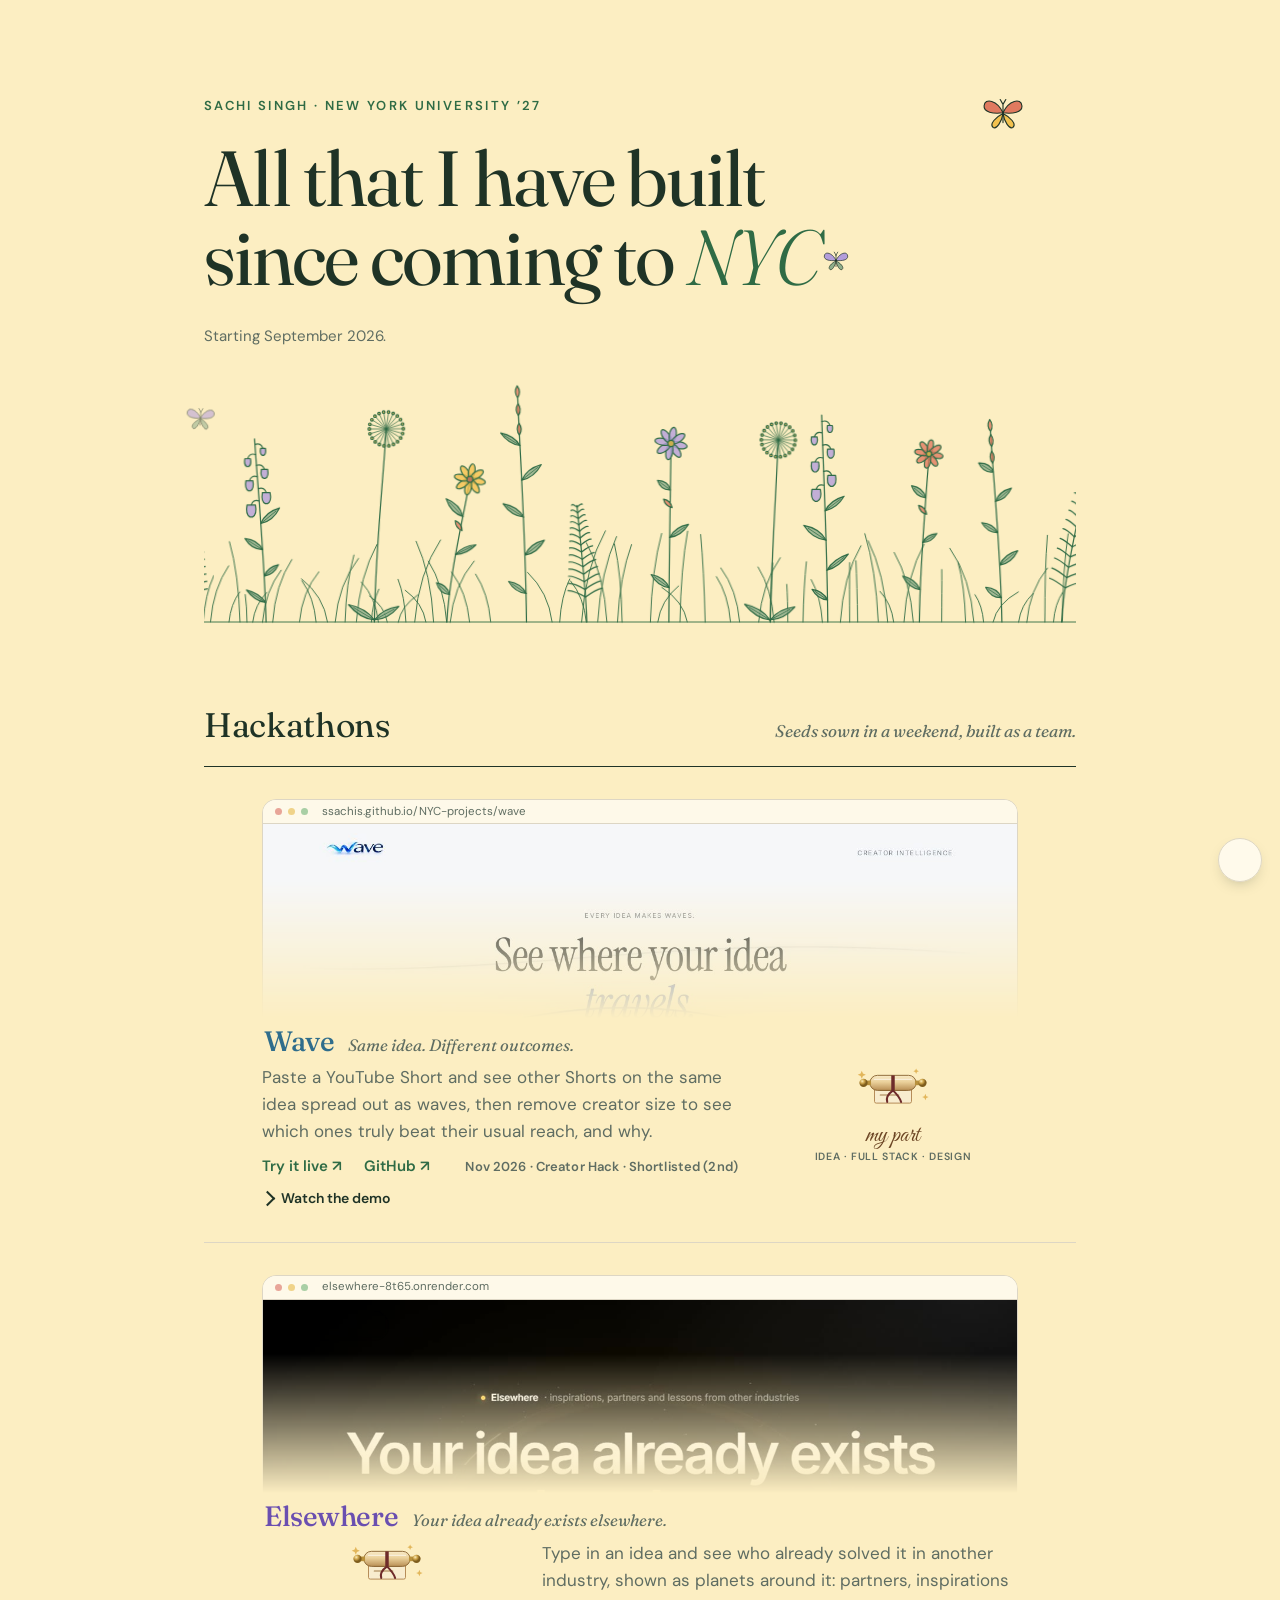
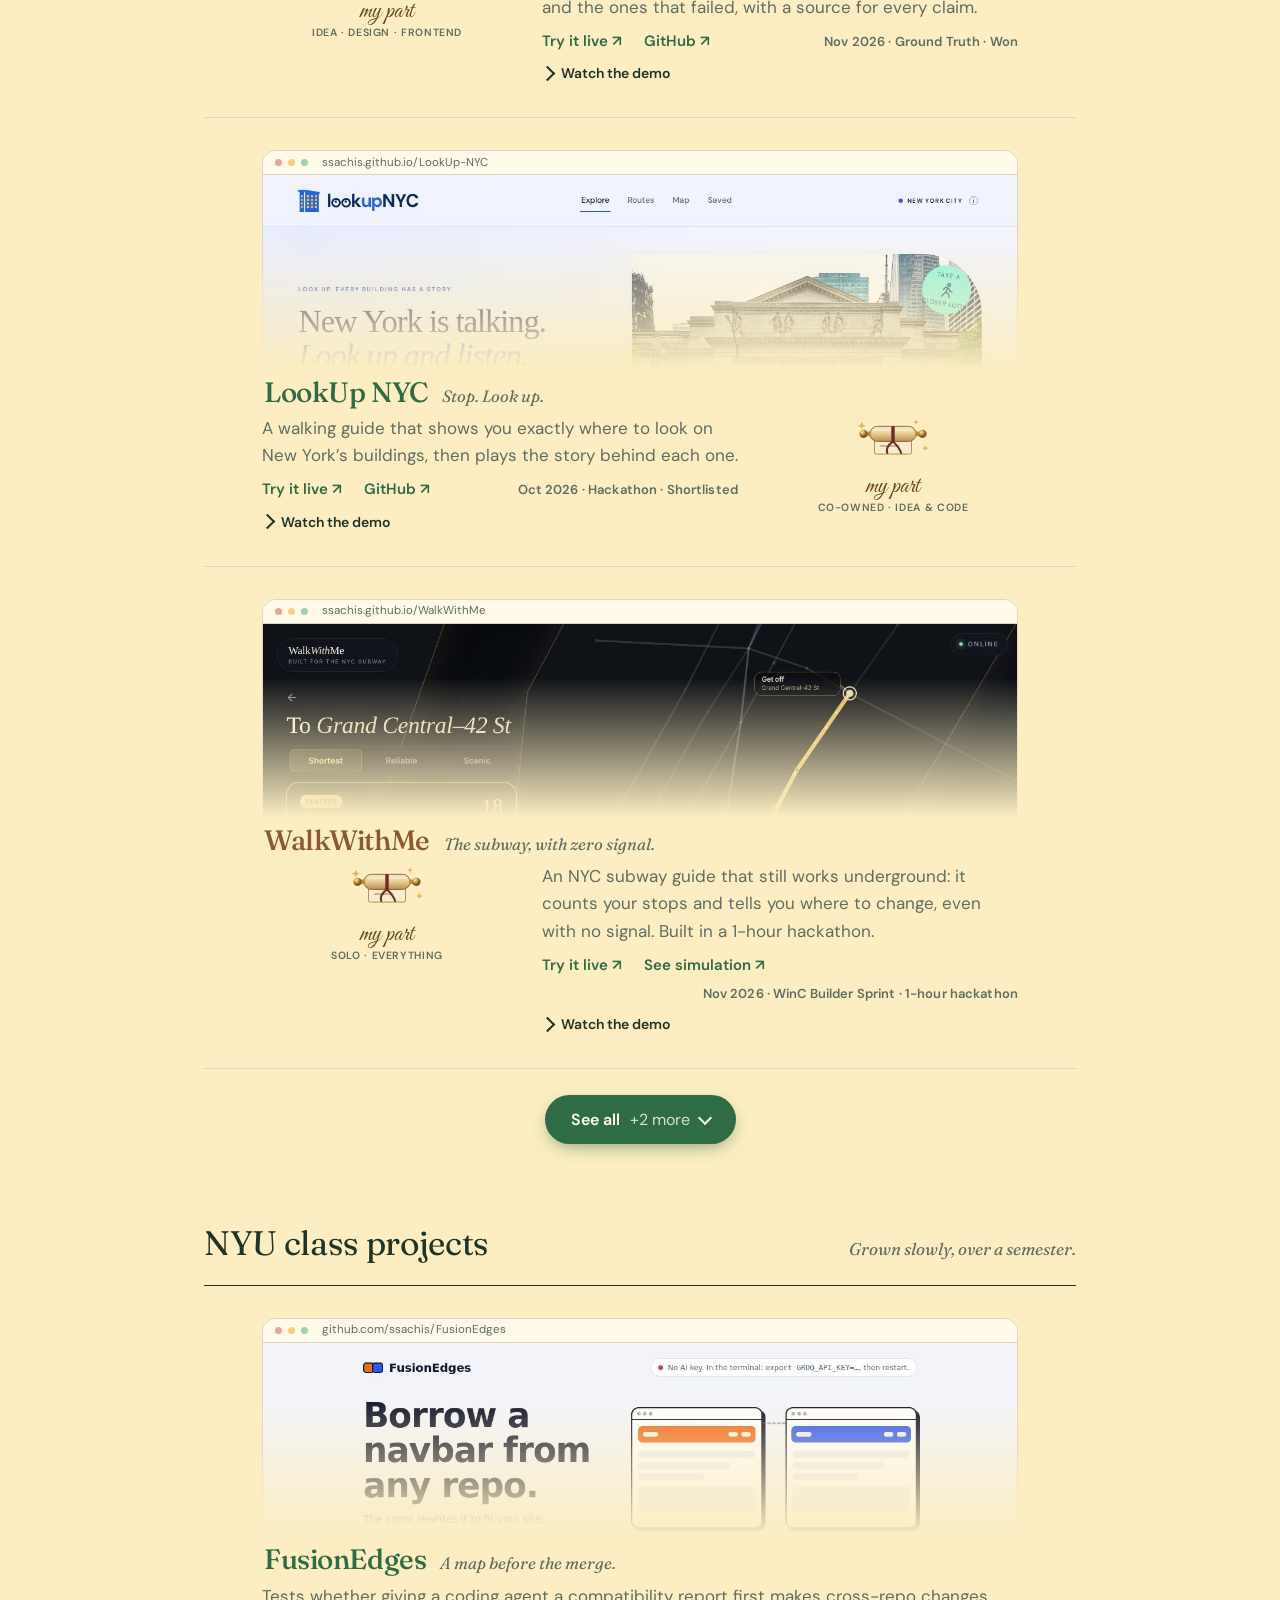
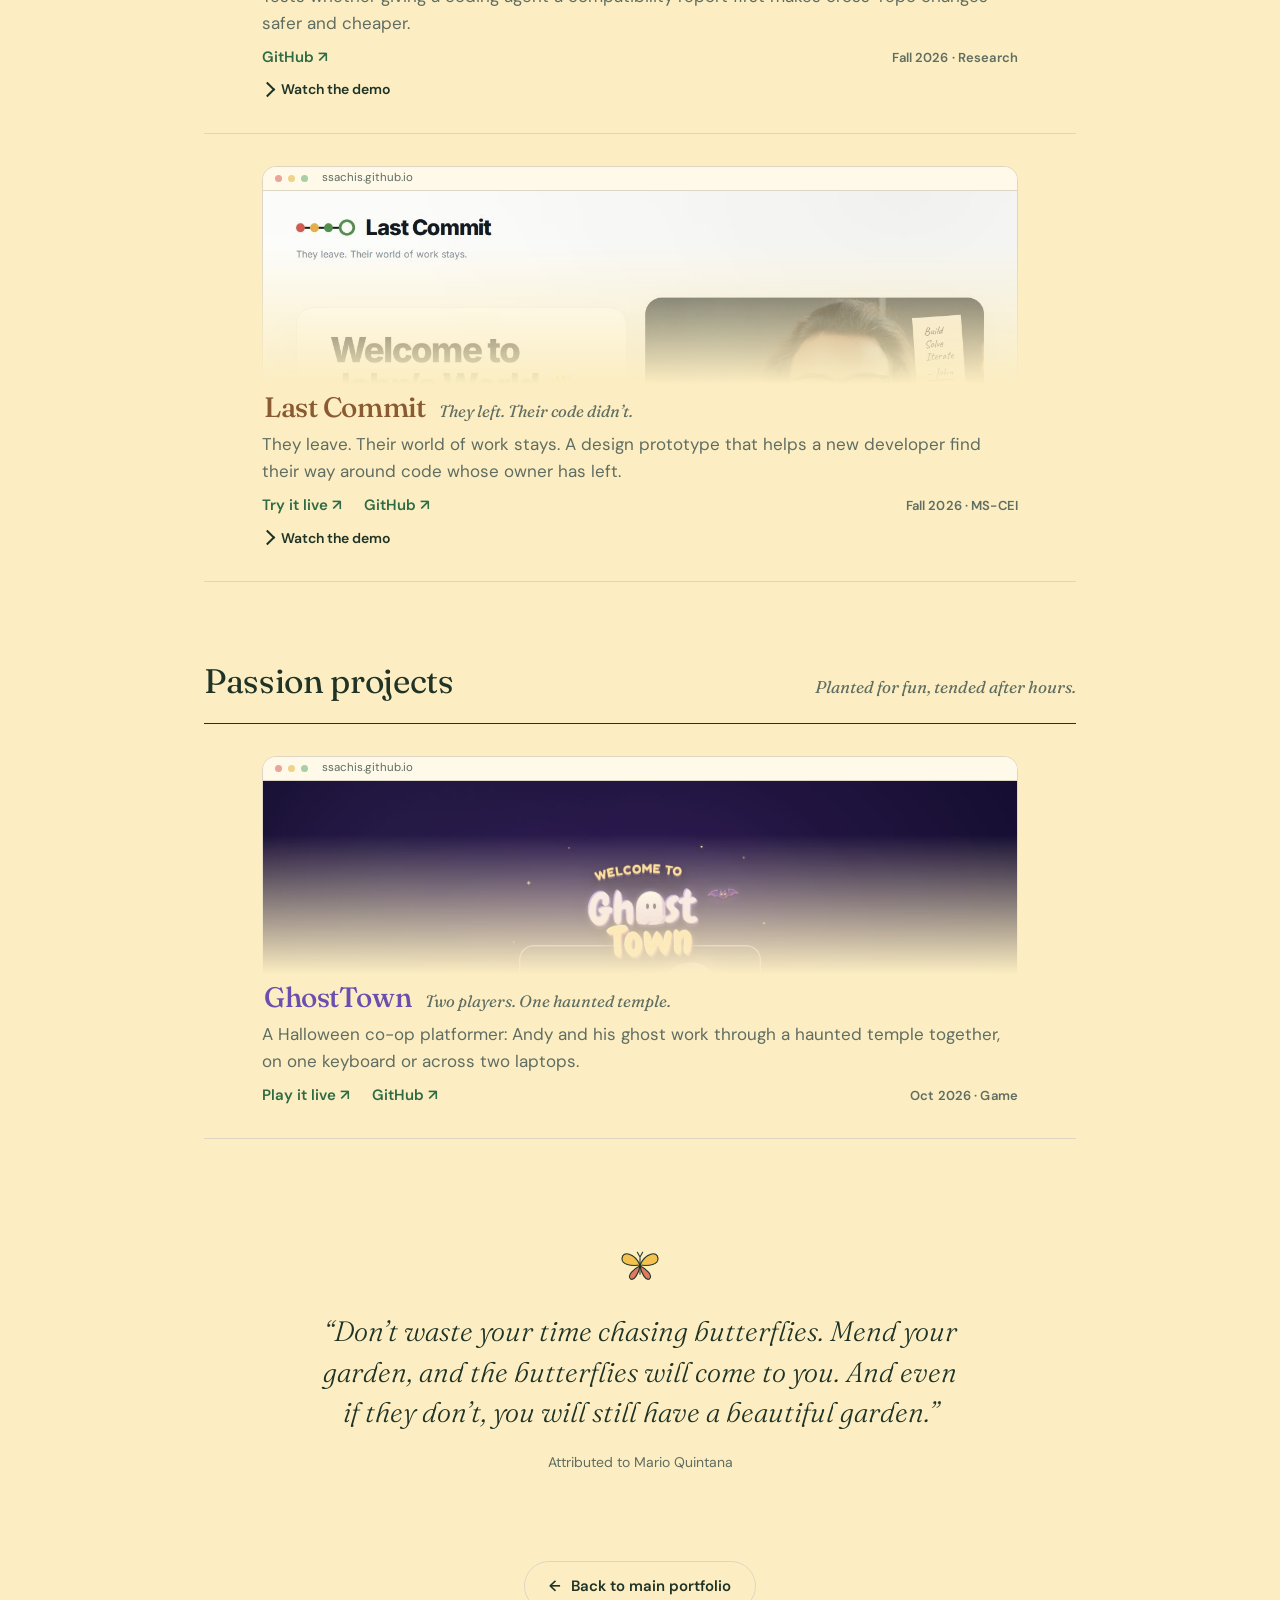
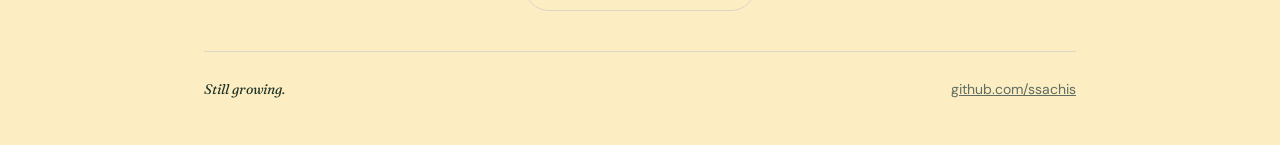
==== commit 79a2c7a1: "Hackathons: animated 'my part' scroll notes in the margin, alternating sides Co-Authored-By: Claude " ====
--- a/index.html
+++ b/index.html
@@ -7,7 +7,7 @@
 <meta name="description" content="Hackathon and NYU class projects Sachi Singh has built in New York since September 2026.">
 <link rel="preconnect" href="https://fonts.googleapis.com">
 <link rel="preconnect" href="https://fonts.gstatic.com" crossorigin>
-<link href="https://fonts.googleapis.com/css2?family=Fraunces:ital,opsz,wght@0,9..144,300..600;1,9..144,300..500&family=DM+Sans:opsz,wght@9..40,400..600&display=swap" rel="stylesheet">
+<link href="https://fonts.googleapis.com/css2?family=Fraunces:ital,opsz,wght@0,9..144,300..600;1,9..144,300..500&family=DM+Sans:opsz,wght@9..40,400..600&family=Great+Vibes&display=swap" rel="stylesheet">
 <style>
 :root{--bg:#fceec2;--ink:#1f3326;--muted:#5f6d62;--line:#ddd6c4;--leaf:#2f6b45;--paper:#fffcf3;--petal:#e07a5f;--sun:#f2c14e;--lilac:#b39ddb;--sage:#8fae8b}
 @media (prefers-color-scheme: dark){:root:not([data-theme="light"]){--bg:#121a15;--ink:#eef3ec;--muted:#a3b2a6;--line:#2c3a30;--leaf:#8fd1a2;--paper:#1a241d;--petal:#f09a80;--sun:#f2c94e;--lilac:#c6b3ec;--sage:#5d7d61}}
@@ -159,38 +159,111 @@
 .award-t small{font:600 8.5px/1.3 system-ui,sans-serif;letter-spacing:.24em;text-transform:uppercase;color:#e9cf8c}
 .award-t b{font:700 11px/1 Georgia,"Times New Roman",serif;letter-spacing:.22em;text-transform:uppercase;padding-left:.22em;background:linear-gradient(#fff1c4,#e2b65a 60%,#c8963c);-webkit-background-clip:text;background-clip:text;color:transparent}
 
-/* "My part": a tiny rolled scroll that unrolls on click */
-.row details.scroll{margin-top:8px}
-.scroll > summary{gap:6px;cursor:pointer;padding:0;font:italic 400 14px/1 'Fraunces',Georgia,serif;color:#8a5a2e}
+/* "My part": a little paper scroll with gold knobs that unrolls on click */
+.row details.scroll{margin-top:10px}
+.scroll > summary{gap:8px;cursor:pointer;padding:0;color:#6b4423}
 .scroll > summary::before{display:none}
-.scroll > summary svg{width:30px;height:18px;flex:none;transform-origin:50% 60%;animation:wiggle 4s ease-in-out infinite}
-.scroll > summary:hover svg{animation:none;transform:rotate(-10deg) scale(1.12)}
-.scroll[open] > summary svg{animation:none}
-.scroll > summary span{border-bottom:1px dashed transparent;transition:border-color .2s}
-.scroll > summary:hover span{border-bottom-color:currentColor}
-@keyframes wiggle{0%,82%,100%{transform:rotate(0)}86%{transform:rotate(-9deg)}90%{transform:rotate(7deg)}94%{transform:rotate(-4deg)}}
-.scroll-body{width:min(290px,100%);margin:10px 0 2px 4px;filter:drop-shadow(0 6px 8px rgba(90,60,25,.2));transform:rotate(-1.2deg)}
-.rod{position:relative;height:9px;margin:0 -7px;border-radius:5px;background:linear-gradient(#c79a62,#8a5a2e);z-index:2}
-.rod::before,.rod::after{content:"";position:absolute;top:-2px;width:7px;height:13px;border-radius:4px;background:#6b4423}
-.rod::before{left:-4px}.rod::after{right:-4px}
+.scroll > summary svg{width:52px;height:38px;flex:none;overflow:visible;animation:bob 3.2s ease-in-out infinite}
+.scroll > summary svg *{transform-box:fill-box}
+.scroll .peekpaper{transform-origin:50% 0;animation:peek 4.8s cubic-bezier(.4,0,.2,1) infinite}
+.scroll .ribbon{transform-origin:50% 0;animation:sway 2.4s ease-in-out infinite}
+.scroll .spark{transform-origin:center;animation:twinkle 2.6s ease-in-out infinite}
+.scroll .spark.s2{animation-delay:-.9s}.scroll .spark.s3{animation-delay:-1.7s}
+.scroll > summary:hover svg{animation-play-state:paused}
+.scroll > summary:hover .peekpaper{animation:none;transform:translateY(9px)}
+.scroll > summary:hover .spark{animation-duration:.9s}
+.scroll > summary span{display:inline-block;font:400 23px/1 'Great Vibes',cursive;transition:transform .25s ease}
+.scroll > summary:hover span{transform:rotate(-4deg) scale(1.06)}
+.scroll[open] > summary svg,.scroll[open] .peekpaper,.scroll[open] .ribbon,.scroll[open] .spark{animation:none}
+@keyframes bob{0%,100%{transform:translateY(0) rotate(-2deg)}50%{transform:translateY(-3px) rotate(2deg)}}
+@keyframes peek{0%,45%,100%{transform:translateY(0)}60%,78%{transform:translateY(10px)}}
+@keyframes sway{0%,100%{transform:rotate(-7deg)}50%{transform:rotate(7deg)}}
+@keyframes twinkle{0%,100%{opacity:0;transform:scale(.3) rotate(0)}50%{opacity:1;transform:scale(1.1) rotate(45deg)}}
+.scroll-body{position:relative;width:min(300px,calc(100% - 44px));margin:14px 0 6px 22px;filter:drop-shadow(0 8px 10px rgba(80,50,20,.22))}
+.roll{position:relative;height:24px;border-radius:12px;z-index:2;
+  background:linear-gradient(180deg,rgba(255,255,255,.55) 0%,rgba(255,255,255,0) 38%,rgba(110,70,25,.38) 100%),url("data:image/svg+xml,%3Csvg xmlns='http://www.w3.org/2000/svg' viewBox='0 0 40 26' fill='none' stroke='%23ffffff' stroke-opacity='.45' stroke-width='1'%3E%3Cpath d='M0 13c10-10 30-10 40 0M0 13c10 10 30 10 40 0'/%3E%3Ccircle cx='20' cy='13' r='3'/%3E%3C/svg%3E") 0 0/34px 24px,#e6cd98}
+.roll.top{margin:0 -6px}
+.roll.bottom{margin:0 -10px 0 2px}
+.knob{position:absolute;top:50%;width:15px;height:15px;margin-top:-7.5px;border-radius:50%;
+  background:radial-gradient(circle at 35% 30%,#fbecb8,#cfa64c 45%,#7e5d1d 85%)}
+.knob::before{content:"";position:absolute;top:3.5px;width:9px;height:8px;border-radius:2px;background:linear-gradient(#e9cd7e,#9c7628)}
+.knob.l{left:-18px}.knob.l::before{right:-6px}
+.knob.r{right:-18px}.knob.r::before{left:-6px}
 .unroll{display:grid;grid-template-rows:1fr}
-.scroll[open] .unroll{animation:unroll .8s cubic-bezier(.22,.9,.25,1)}
+.scroll[open] .unroll{animation:unroll .9s cubic-bezier(.22,.9,.25,1)}
 @keyframes unroll{from{grid-template-rows:0fr}to{grid-template-rows:1fr}}
 .unroll > div{overflow:hidden;min-height:0}
-.paper{position:relative;margin:-4px 0;padding:14px 16px 12px;color:#3d2a16;
-  background:radial-gradient(100% 70% at 0% 0%,rgba(255,248,225,.8),transparent 60%),linear-gradient(#f6e7c1,#ecd39d);
-  box-shadow:inset 0 0 18px rgba(140,90,35,.3)}
-.paper h4{margin:0 0 6px;font:italic 500 15px/1.2 'Fraunces',Georgia,serif;color:#5b3712}
-.paper ul{list-style:none;margin:0;padding:0}
-.paper li{position:relative;padding-left:16px;margin:2px 0;font:400 13.5px/1.45 'Fraunces',Georgia,serif}
-.paper li::before{content:"✦";position:absolute;left:0;top:0;font-size:9px;line-height:21px;color:#a8302b}
-.paper .chips{display:flex;flex-wrap:wrap;gap:4px;margin-top:8px;padding-right:30px}
-.paper .chips span{padding:0 8px;border-radius:999px;border:1px dashed #b08550;font:italic 12px/1.7 'Fraunces',Georgia,serif}
-.seal{position:absolute;right:9px;bottom:8px;width:24px;height:24px;border-radius:50%;display:grid;place-items:center;transform:rotate(-12deg);
-  background:radial-gradient(circle at 35% 30%,#e0645a,#a8302b 60%,#7d1f1c);box-shadow:0 0 0 2px rgba(168,48,43,.3);color:#fbe3d6;font:italic 600 12px/1 'Fraunces',Georgia,serif}
-.scroll[open] .seal{animation:stamp .45s .65s cubic-bezier(.3,1.6,.5,1) both}
-@keyframes stamp{from{transform:rotate(-30deg) scale(1.9);opacity:0}to{transform:rotate(-12deg) scale(1);opacity:1}}
-@media (prefers-reduced-motion: reduce){.scroll > summary svg,.scroll[open] .unroll,.scroll[open] .seal{animation:none}}
+.paper{position:relative;margin:-8px 0;padding:24px 34px 22px;text-align:center;color:#33251a;
+  background:radial-gradient(ellipse 70% 60% at 50% 42%,#fffaf0 0%,#f6e6c2 55%,#e7cd97 100%)}
+.paper::before,.paper::after{content:"";position:absolute;top:0;bottom:0;width:16px;
+  background:url("data:image/svg+xml,%3Csvg xmlns='http://www.w3.org/2000/svg' viewBox='0 0 18 36' fill='none' stroke='%23e6c57e' stroke-width='1.1' stroke-linecap='round'%3E%3Cpath d='M9 0c6 5 6 12 0 18s-6 13 0 18'/%3E%3Cpath d='M9 9c-4-1-6 2-4 4s4 0 3-2'/%3E%3Cpath d='M9 27c4 1 6-2 4-4s-4 0-3 2'/%3E%3C/svg%3E") center 0/14px 28px repeat-y,linear-gradient(90deg,#2f5b43 0 3px,#6e2b2a 3px)}
+.paper::before{left:0}
+.paper::after{right:0;transform:scaleX(-1)}
+.paper h4{margin:0 0 8px;font:400 30px/1 'Great Vibes',cursive;color:#3a2716}
+.paper p{margin:0;font:italic 400 14.5px/1.65 'Fraunces',Georgia,serif}
+.paper .also{margin-top:10px;font-size:13px;color:#6b4a2a}
+.paper .also b{font-weight:500}
+@media (prefers-reduced-motion: reduce){.scroll > summary svg,.scroll .peekpaper,.scroll .ribbon,.scroll .spark,.scroll[open] .unroll{animation:none}.scroll .spark{opacity:1}}
+
+/* side layout: project text on one side, the scroll on the other (alternate .left / .right) */
+.split{display:grid;grid-template-columns:minmax(0,1fr) 250px;gap:8px 30px;align-items:start}
+.split.left{grid-template-columns:250px minmax(0,1fr)}
+.split.left .scroll{order:-1}
+.split .info > .line{margin-top:6px}
+.split .scroll{margin-top:14px}
+.split .scroll > summary{display:flex;flex-direction:column;align-items:center;gap:2px}
+.split .scroll > summary svg{width:58px;height:42px}
+.split .scroll > summary span{font-size:20px}
+.split .scroll[open] > summary svg{display:none}
+.split .scroll[open] > summary span{font-size:19px;opacity:.75}
+.split .scroll-body{width:auto;margin:4px 18px 0}
+.split .paper{padding:20px 26px 18px}
+.split .paper h4{font-size:27px}
+.split .paper p{font-size:13.5px}
+.split .paper .also{font-size:12.5px}
+@media (max-width:700px){.split,.split.left{grid-template-columns:1fr}.split.left .scroll{order:0}.split .scroll-body{margin:4px 20px 0}}
+
+/* wide screens: the note hangs in the empty margin beside the card */
+@media (min-width:1380px){
+  .row .body{position:relative}
+  .split,.split.left{display:block}
+  .split .scroll{position:absolute;top:70px;width:250px;margin:0}
+  .split.right .scroll{left:calc(100% + 48px)}
+  .split.left .scroll{right:calc(100% + 48px)}
+}
+
+/* small note in the margin */
+@media (min-width:1380px){
+  .split .scroll{width:200px;top:84px}
+  .split.right .scroll{left:calc(100% + 40px)}
+  .split.left .scroll{right:calc(100% + 40px)}
+  .split .scroll-body{margin:2px 12px 0}
+  .split .roll{height:16px;border-radius:8px}
+  .split .knob{width:11px;height:11px;margin-top:-5.5px}
+  .split .knob::before{top:2.5px;width:6px;height:6px}
+  .split .knob.l{left:-13px}.split .knob.r{right:-13px}
+  .split .knob.l::before{right:-4px}.split .knob.r::before{left:-4px}
+  .split .paper{margin:-5px 0;padding:14px 18px 12px}
+  .split .paper::before,.split .paper::after{width:11px;background-size:9px 18px,auto}
+  .split .paper h4{font-size:22px;margin-bottom:5px}
+  .split .paper p{font-size:11.5px;line-height:1.6}
+  .split .paper .also{font-size:10.5px;margin-top:6px}
+}
+
+/* designer pass: readable teaser, bigger icon, aligned with the title */
+.scroll .teaser{display:block;font:600 10.5px/1.3 'DM Sans',system-ui,sans-serif;letter-spacing:.06em;text-transform:uppercase;color:var(--muted)}
+.scroll[open] .teaser{display:none}
+.split .scroll > summary svg{width:74px;height:54px}
+.split .scroll > summary span{font-size:24px}
+@media (min-width:1380px){
+  .row .body{position:static}
+  .split{position:relative}
+  .split .scroll{top:-46px;width:220px}
+  .split .paper{padding:16px 20px 14px}
+  .split .paper h4{font-size:25px}
+  .split .paper p{font-size:12.5px}
+  .split .paper .also{font-size:11.5px}
+}
 </style>
 </head>
 <body>
@@ -215,29 +288,33 @@
             <span class="peek-cap"><h3 class="t-blue">Wave</h3><em>Same idea. Different outcomes.</em></span>
             <span class="peek-go">Open <span aria-hidden="true">↗</span></span>
           </a>
-          <p class="line">Paste a YouTube Short and see other Shorts on the same idea spread out as waves, then remove creator size to see which ones truly beat their usual reach, and why.</p>
-          <div class="links"><a href="https://the-algorithm.sachi2002-pratap.workers.dev/">Try it live<span aria-hidden="true"> ↗</span></a><a href="https://github.com/ssachis/the-algorithm">GitHub<span aria-hidden="true"> ↗</span></a><span class="peek-when">Nov 2026 · Creator Hack · Shortlisted (2nd)</span></div>
-          <details class="scroll">
-            <summary><svg viewBox="0 0 34 20" aria-hidden="true"><rect x="3" y="3" width="28" height="14" rx="7" fill="#efd9a7" stroke="#8a5a2e" stroke-width="1.3"/><ellipse cx="6" cy="10" rx="3" ry="7" fill="#e3c68b" stroke="#8a5a2e" stroke-width="1.3"/><ellipse cx="6" cy="10" rx="1.2" ry="3" fill="none" stroke="#8a5a2e" stroke-width="1"/><path d="M19 3v14" stroke="#a8302b" stroke-width="2.4"/><path d="M19 17l-3 3M19 17l3 3" stroke="#a8302b" stroke-width="1.6" stroke-linecap="round"/></svg><span>my part</span></summary>
-            <div class="scroll-body">
-              <div class="rod" aria-hidden="true"></div>
-              <div class="unroll"><div><div class="paper">
-                <h4>What I brought to Wave</h4>
-                <ul>
-                  <li>The idea</li>
-                  <li>Frontend &amp; backend ownership</li>
-                  <li>Design &amp; development, end to end</li>
-                </ul>
-                <div class="chips"><span>marketing</span><span>pitch</span><span>logo</span></div>
-                <span class="seal" aria-hidden="true">S</span>
-              </div></div></div>
-              <div class="rod" aria-hidden="true"></div>
+          <div class="split right">
+            <div class="info">
+              <p class="line">Paste a YouTube Short and see other Shorts on the same idea spread out as waves, then remove creator size to see which ones truly beat their usual reach, and why.</p>
+              <div class="links"><a href="https://the-algorithm.sachi2002-pratap.workers.dev/">Try it live<span aria-hidden="true"> ↗</span></a><a href="https://github.com/ssachis/the-algorithm">GitHub<span aria-hidden="true"> ↗</span></a><span class="peek-when">Nov 2026 · Creator Hack · Shortlisted (2nd)</span></div>
+              <details>
+                <summary>Watch the demo</summary>
+                <div class="shot"><video controls playsinline preload="none" poster="img/wave-video.jpg" aria-label="Wave demo video"><source src="video/wave.mp4" type="video/mp4"></video></div>
+              </details>
             </div>
-          </details>
-          <details>
-            <summary>Watch the demo</summary>
-            <div class="shot"><video controls playsinline preload="none" poster="img/wave-video.jpg" aria-label="Wave demo video"><source src="video/wave.mp4" type="video/mp4"></video></div>
-          </details>
+            <details class="scroll">
+              <summary><svg class="mini" viewBox="0 0 64 46" aria-hidden="true"><defs><radialGradient id="gk" cx=".35" cy=".3"><stop offset="0" stop-color="#fbecb8"/><stop offset=".5" stop-color="#cfa64c"/><stop offset="1" stop-color="#7e5d1d"/></radialGradient><linearGradient id="pr" x1="0" y1="0" x2="0" y2="1"><stop offset="0" stop-color="#f9ebc8"/><stop offset=".45" stop-color="#ead09a"/><stop offset="1" stop-color="#b98f55"/></linearGradient></defs>
+<g class="peekpaper"><rect x="16" y="10" width="32" height="20" rx="1.5" fill="#f8ecce" stroke="#b08550" stroke-width=".8"/><path d="M21 19h22M21 23h16" stroke="#a07a48" stroke-width="1" stroke-linecap="round"/></g>
+<rect x="12" y="6" width="40" height="13" rx="6.5" fill="url(#pr)" stroke="#8a6534" stroke-width=".8"/><path d="M16 9.5h32" stroke="#fff" stroke-opacity=".55" stroke-width="1.2" stroke-linecap="round"/>
+<rect x="7" y="10.5" width="6" height="4" fill="#b8913c"/><rect x="51" y="10.5" width="6" height="4" fill="#b8913c"/><circle cx="6.5" cy="12.5" r="3.6" fill="url(#gk)"/><circle cx="57.5" cy="12.5" r="3.6" fill="url(#gk)"/>
+<g class="ribbon"><path d="M32 6v13" stroke="#6e2b2a" stroke-width="3"/><path d="M32 19c-4 3-6 7-5 10M32 19c3 3 6 6 7 10" stroke="#6e2b2a" stroke-width="1.8" fill="none" stroke-linecap="round"/></g>
+<g fill="#e2b65a"><path class="spark s1" d="M5 2l1 2.5 2.5 1-2.5 1-1 2.5-1-2.5-2.5-1 2.5-1z"/><path class="spark s2" d="M60 22l.8 2 2 .8-2 .8-.8 2-.8-2-2-.8 2-.8z"/><path class="spark s3" d="M52 0l.7 1.7 1.7.7-1.7.7-.7 1.7-.7-1.7-1.7-.7 1.7-.7z"/></g></svg><span>my part</span><small class="teaser">idea · full stack · design</small></summary>
+              <div class="scroll-body">
+                <div class="roll top" aria-hidden="true"><i class="knob l"></i><i class="knob r"></i></div>
+                <div class="unroll"><div><div class="paper">
+                  <h4>My part</h4>
+                  <p>The idea was mine.<br>Frontend &amp; backend, owned.<br>Designed &amp; built, end to end.</p>
+                  <p class="also">My teammates took on <b>marketing</b>, <b>the pitch</b> &amp; <b>the logo</b></p>
+                </div></div></div>
+                <div class="roll bottom" aria-hidden="true"><i class="knob l"></i><i class="knob r"></i></div>
+              </div>
+            </details>
+          </div>
         </div>
       </li>
       <li class="row">
@@ -249,12 +326,33 @@
             <span class="peek-cap"><h3 class="t-purple">Elsewhere</h3><em>Your idea already exists elsewhere.</em></span>
             <span class="peek-go">Open <span aria-hidden="true">↗</span></span>
           </a>
-          <p class="line">Type in an idea and see who already solved it in another industry, shown as planets around it: partners, inspirations and the ones that failed, with a source for every claim.</p>
-          <div class="links"><a href="https://elsewhere-8t65.onrender.com/">Try it live<span aria-hidden="true"> ↗</span></a><a href="https://github.com/arnabd1999/Hackathon-elsewhere">GitHub<span aria-hidden="true"> ↗</span></a><span class="peek-when">Nov 2026 · Ground Truth · Won</span></div>
-          <details>
-            <summary>Watch the demo</summary>
-            <div class="shot"><video controls playsinline preload="none" poster="img/elsewhere-video.jpg" aria-label="Elsewhere demo video"><source src="video/elsewhere.mp4" type="video/mp4"></video></div>
-          </details>
+          <div class="split left">
+            <div class="info">
+              <p class="line">Type in an idea and see who already solved it in another industry, shown as planets around it: partners, inspirations and the ones that failed, with a source for every claim.</p>
+              <div class="links"><a href="https://elsewhere-8t65.onrender.com/">Try it live<span aria-hidden="true"> ↗</span></a><a href="https://github.com/arnabd1999/Hackathon-elsewhere">GitHub<span aria-hidden="true"> ↗</span></a><span class="peek-when">Nov 2026 · Ground Truth · Won</span></div>
+              <details>
+                <summary>Watch the demo</summary>
+                <div class="shot"><video controls playsinline preload="none" poster="img/elsewhere-video.jpg" aria-label="Elsewhere demo video"><source src="video/elsewhere.mp4" type="video/mp4"></video></div>
+              </details>
+            </div>
+            <details class="scroll">
+              <summary><svg class="mini" viewBox="0 0 64 46" aria-hidden="true"><defs><radialGradient id="gk1" cx=".35" cy=".3"><stop offset="0" stop-color="#fbecb8"/><stop offset=".5" stop-color="#cfa64c"/><stop offset="1" stop-color="#7e5d1d"/></radialGradient><linearGradient id="pr1" x1="0" y1="0" x2="0" y2="1"><stop offset="0" stop-color="#f9ebc8"/><stop offset=".45" stop-color="#ead09a"/><stop offset="1" stop-color="#b98f55"/></linearGradient></defs>
+<g class="peekpaper"><rect x="16" y="10" width="32" height="20" rx="1.5" fill="#f8ecce" stroke="#b08550" stroke-width=".8"/><path d="M21 19h22M21 23h16" stroke="#a07a48" stroke-width="1" stroke-linecap="round"/></g>
+<rect x="12" y="6" width="40" height="13" rx="6.5" fill="url(#pr1)" stroke="#8a6534" stroke-width=".8"/><path d="M16 9.5h32" stroke="#fff" stroke-opacity=".55" stroke-width="1.2" stroke-linecap="round"/>
+<rect x="7" y="10.5" width="6" height="4" fill="#b8913c"/><rect x="51" y="10.5" width="6" height="4" fill="#b8913c"/><circle cx="6.5" cy="12.5" r="3.6" fill="url(#gk1)"/><circle cx="57.5" cy="12.5" r="3.6" fill="url(#gk1)"/>
+<g class="ribbon"><path d="M32 6v13" stroke="#6e2b2a" stroke-width="3"/><path d="M32 19c-4 3-6 7-5 10M32 19c3 3 6 6 7 10" stroke="#6e2b2a" stroke-width="1.8" fill="none" stroke-linecap="round"/></g>
+<g fill="#e2b65a"><path class="spark s1" d="M5 2l1 2.5 2.5 1-2.5 1-1 2.5-1-2.5-2.5-1 2.5-1z"/><path class="spark s2" d="M60 22l.8 2 2 .8-2 .8-.8 2-.8-2-2-.8 2-.8z"/><path class="spark s3" d="M52 0l.7 1.7 1.7.7-1.7.7-.7 1.7-.7-1.7-1.7-.7 1.7-.7z"/></g></svg><span>my part</span><small class="teaser">idea · design · frontend</small></summary>
+              <div class="scroll-body">
+                <div class="roll top" aria-hidden="true"><i class="knob l"></i><i class="knob r"></i></div>
+                <div class="unroll"><div><div class="paper">
+                  <h4>My part</h4>
+                    <p>Everything but the backend:<br>the idea, the design<br>&amp; the frontend.</p>
+                    <p class="also">A teammate built the backend.</p>
+                  </div></div></div>
+                <div class="roll bottom" aria-hidden="true"><i class="knob l"></i><i class="knob r"></i></div>
+              </div>
+            </details>
+          </div>
         </div>
       </li>
       <li class="row">
@@ -265,12 +363,32 @@
             <span class="peek-cap"><h3 class="t-green">LookUp NYC</h3><em>Stop. Look up.</em></span>
             <span class="peek-go">Open <span aria-hidden="true">↗</span></span>
           </a>
-          <p class="line">A walking guide that shows you exactly where to look on New York’s buildings, then plays the story behind each one.</p>
-          <div class="links"><a href="https://ssachis.github.io/LookUp-NYC/">Try it live<span aria-hidden="true"> ↗</span></a><a href="https://github.com/ssachis/LookUp-NYC">GitHub<span aria-hidden="true"> ↗</span></a><span class="peek-when">Oct 2026 · Hackathon · Shortlisted</span></div>
-          <details>
-            <summary>Watch the demo</summary>
-            <div class="shot"><video controls playsinline preload="none" poster="img/lookup-nyc-video.jpg" aria-label="LookUp NYC demo video"><source src="video/lookup-nyc.mp4" type="video/mp4"></video></div>
-          </details>
+          <div class="split right">
+            <div class="info">
+              <p class="line">A walking guide that shows you exactly where to look on New York’s buildings, then plays the story behind each one.</p>
+              <div class="links"><a href="https://ssachis.github.io/LookUp-NYC/">Try it live<span aria-hidden="true"> ↗</span></a><a href="https://github.com/ssachis/LookUp-NYC">GitHub<span aria-hidden="true"> ↗</span></a><span class="peek-when">Oct 2026 · Hackathon · Shortlisted</span></div>
+              <details>
+                <summary>Watch the demo</summary>
+                <div class="shot"><video controls playsinline preload="none" poster="img/lookup-nyc-video.jpg" aria-label="LookUp NYC demo video"><source src="video/lookup-nyc.mp4" type="video/mp4"></video></div>
+              </details>
+            </div>
+            <details class="scroll">
+              <summary><svg class="mini" viewBox="0 0 64 46" aria-hidden="true"><defs><radialGradient id="gk2" cx=".35" cy=".3"><stop offset="0" stop-color="#fbecb8"/><stop offset=".5" stop-color="#cfa64c"/><stop offset="1" stop-color="#7e5d1d"/></radialGradient><linearGradient id="pr2" x1="0" y1="0" x2="0" y2="1"><stop offset="0" stop-color="#f9ebc8"/><stop offset=".45" stop-color="#ead09a"/><stop offset="1" stop-color="#b98f55"/></linearGradient></defs>
+<g class="peekpaper"><rect x="16" y="10" width="32" height="20" rx="1.5" fill="#f8ecce" stroke="#b08550" stroke-width=".8"/><path d="M21 19h22M21 23h16" stroke="#a07a48" stroke-width="1" stroke-linecap="round"/></g>
+<rect x="12" y="6" width="40" height="13" rx="6.5" fill="url(#pr2)" stroke="#8a6534" stroke-width=".8"/><path d="M16 9.5h32" stroke="#fff" stroke-opacity=".55" stroke-width="1.2" stroke-linecap="round"/>
+<rect x="7" y="10.5" width="6" height="4" fill="#b8913c"/><rect x="51" y="10.5" width="6" height="4" fill="#b8913c"/><circle cx="6.5" cy="12.5" r="3.6" fill="url(#gk2)"/><circle cx="57.5" cy="12.5" r="3.6" fill="url(#gk2)"/>
+<g class="ribbon"><path d="M32 6v13" stroke="#6e2b2a" stroke-width="3"/><path d="M32 19c-4 3-6 7-5 10M32 19c3 3 6 6 7 10" stroke="#6e2b2a" stroke-width="1.8" fill="none" stroke-linecap="round"/></g>
+<g fill="#e2b65a"><path class="spark s1" d="M5 2l1 2.5 2.5 1-2.5 1-1 2.5-1-2.5-2.5-1 2.5-1z"/><path class="spark s2" d="M60 22l.8 2 2 .8-2 .8-.8 2-.8-2-2-.8 2-.8z"/><path class="spark s3" d="M52 0l.7 1.7 1.7.7-1.7.7-.7 1.7-.7-1.7-1.7-.7 1.7-.7z"/></g></svg><span>my part</span><small class="teaser">co-owned · idea &amp; code</small></summary>
+              <div class="scroll-body">
+                <div class="roll top" aria-hidden="true"><i class="knob l"></i><i class="knob r"></i></div>
+                <div class="unroll"><div><div class="paper">
+                  <h4>My part</h4>
+                    <p>Co-owned, start to finish.<br>The idea and the code<br>were shared equally.</p>
+                  </div></div></div>
+                <div class="roll bottom" aria-hidden="true"><i class="knob l"></i><i class="knob r"></i></div>
+              </div>
+            </details>
+          </div>
         </div>
       </li>
       <li class="row">
@@ -281,12 +399,32 @@
             <span class="peek-cap"><h3 class="t-brown">WalkWithMe</h3><em>The subway, with zero signal.</em></span>
             <span class="peek-go">Open <span aria-hidden="true">↗</span></span>
           </a>
-          <p class="line">An NYC subway guide that still works underground: it counts your stops and tells you where to change, even with no signal. Built in a 1-hour hackathon.</p>
-          <div class="links"><a href="https://ssachis.github.io/WalkWithMe/">Try it live<span aria-hidden="true"> ↗</span></a><a href="https://ssachis.github.io/WalkWithMe/simulation/">See simulation<span aria-hidden="true"> ↗</span></a><span class="peek-when">Nov 2026 · WinC Builder Sprint · 1-hour hackathon</span></div>
-          <details>
-            <summary>Watch the demo</summary>
-            <div class="shot"><video controls playsinline preload="none" poster="img/walkwithme-video.jpg" aria-label="WalkWithMe demo video"><source src="video/walkwithme.mp4" type="video/mp4"></video></div>
-          </details>
+          <div class="split left">
+            <div class="info">
+              <p class="line">An NYC subway guide that still works underground: it counts your stops and tells you where to change, even with no signal. Built in a 1-hour hackathon.</p>
+              <div class="links"><a href="https://ssachis.github.io/WalkWithMe/">Try it live<span aria-hidden="true"> ↗</span></a><a href="https://ssachis.github.io/WalkWithMe/simulation/">See simulation<span aria-hidden="true"> ↗</span></a><span class="peek-when">Nov 2026 · WinC Builder Sprint · 1-hour hackathon</span></div>
+              <details>
+                <summary>Watch the demo</summary>
+                <div class="shot"><video controls playsinline preload="none" poster="img/walkwithme-video.jpg" aria-label="WalkWithMe demo video"><source src="video/walkwithme.mp4" type="video/mp4"></video></div>
+              </details>
+            </div>
+            <details class="scroll">
+              <summary><svg class="mini" viewBox="0 0 64 46" aria-hidden="true"><defs><radialGradient id="gk3" cx=".35" cy=".3"><stop offset="0" stop-color="#fbecb8"/><stop offset=".5" stop-color="#cfa64c"/><stop offset="1" stop-color="#7e5d1d"/></radialGradient><linearGradient id="pr3" x1="0" y1="0" x2="0" y2="1"><stop offset="0" stop-color="#f9ebc8"/><stop offset=".45" stop-color="#ead09a"/><stop offset="1" stop-color="#b98f55"/></linearGradient></defs>
+<g class="peekpaper"><rect x="16" y="10" width="32" height="20" rx="1.5" fill="#f8ecce" stroke="#b08550" stroke-width=".8"/><path d="M21 19h22M21 23h16" stroke="#a07a48" stroke-width="1" stroke-linecap="round"/></g>
+<rect x="12" y="6" width="40" height="13" rx="6.5" fill="url(#pr3)" stroke="#8a6534" stroke-width=".8"/><path d="M16 9.5h32" stroke="#fff" stroke-opacity=".55" stroke-width="1.2" stroke-linecap="round"/>
+<rect x="7" y="10.5" width="6" height="4" fill="#b8913c"/><rect x="51" y="10.5" width="6" height="4" fill="#b8913c"/><circle cx="6.5" cy="12.5" r="3.6" fill="url(#gk3)"/><circle cx="57.5" cy="12.5" r="3.6" fill="url(#gk3)"/>
+<g class="ribbon"><path d="M32 6v13" stroke="#6e2b2a" stroke-width="3"/><path d="M32 19c-4 3-6 7-5 10M32 19c3 3 6 6 7 10" stroke="#6e2b2a" stroke-width="1.8" fill="none" stroke-linecap="round"/></g>
+<g fill="#e2b65a"><path class="spark s1" d="M5 2l1 2.5 2.5 1-2.5 1-1 2.5-1-2.5-2.5-1 2.5-1z"/><path class="spark s2" d="M60 22l.8 2 2 .8-2 .8-.8 2-.8-2-2-.8 2-.8z"/><path class="spark s3" d="M52 0l.7 1.7 1.7.7-1.7.7-.7 1.7-.7-1.7-1.7-.7 1.7-.7z"/></g></svg><span>my part</span><small class="teaser">solo · everything</small></summary>
+              <div class="scroll-body">
+                <div class="roll top" aria-hidden="true"><i class="knob l"></i><i class="knob r"></i></div>
+                <div class="unroll"><div><div class="paper">
+                  <h4>My part</h4>
+                    <p>A solo project.<br>Idea, design &amp; code,<br>all mine, in one hour.</p>
+                  </div></div></div>
+                <div class="roll bottom" aria-hidden="true"><i class="knob l"></i><i class="knob r"></i></div>
+              </div>
+            </details>
+          </div>
         </div>
       </li>
       <li class="row more" id="more-hackathons-bq" hidden>
@@ -297,12 +435,32 @@
             <span class="peek-cap"><h3 class="t-brown">BusyQueue</h3><em>Snap an invoice. Watch it fill itself in.</em></span>
             <span class="peek-go">Open <span aria-hidden="true">↗</span></span>
           </a>
-          <p class="line">An AI back office for small businesses: snap a vendor invoice and it becomes an editable record, with uncertain fields flagged.</p>
-          <div class="links"><a href="https://ssachis.github.io/BusyQueue/demo/">Try the demo<span aria-hidden="true"> ↗</span></a><a href="https://github.com/ssachis/BusyQueue">GitHub<span aria-hidden="true"> ↗</span></a><span class="peek-when">Oct 2026 · Money Talks 2 · Shortlisted</span></div>
-          <details>
-            <summary>Watch the demo</summary>
-            <div class="shot"><video controls playsinline preload="none" poster="img/busyqueue-video.jpg" aria-label="BusyQueue demo video"><source src="video/busyqueue.mp4" type="video/mp4"></video></div>
-          </details>
+          <div class="split right">
+            <div class="info">
+              <p class="line">An AI back office for small businesses: snap a vendor invoice and it becomes an editable record, with uncertain fields flagged.</p>
+              <div class="links"><a href="https://ssachis.github.io/BusyQueue/demo/">Try the demo<span aria-hidden="true"> ↗</span></a><a href="https://github.com/ssachis/BusyQueue">GitHub<span aria-hidden="true"> ↗</span></a><span class="peek-when">Oct 2026 · Money Talks 2 · Shortlisted</span></div>
+              <details>
+                <summary>Watch the demo</summary>
+                <div class="shot"><video controls playsinline preload="none" poster="img/busyqueue-video.jpg" aria-label="BusyQueue demo video"><source src="video/busyqueue.mp4" type="video/mp4"></video></div>
+              </details>
+            </div>
+            <details class="scroll">
+              <summary><svg class="mini" viewBox="0 0 64 46" aria-hidden="true"><defs><radialGradient id="gk4" cx=".35" cy=".3"><stop offset="0" stop-color="#fbecb8"/><stop offset=".5" stop-color="#cfa64c"/><stop offset="1" stop-color="#7e5d1d"/></radialGradient><linearGradient id="pr4" x1="0" y1="0" x2="0" y2="1"><stop offset="0" stop-color="#f9ebc8"/><stop offset=".45" stop-color="#ead09a"/><stop offset="1" stop-color="#b98f55"/></linearGradient></defs>
+<g class="peekpaper"><rect x="16" y="10" width="32" height="20" rx="1.5" fill="#f8ecce" stroke="#b08550" stroke-width=".8"/><path d="M21 19h22M21 23h16" stroke="#a07a48" stroke-width="1" stroke-linecap="round"/></g>
+<rect x="12" y="6" width="40" height="13" rx="6.5" fill="url(#pr4)" stroke="#8a6534" stroke-width=".8"/><path d="M16 9.5h32" stroke="#fff" stroke-opacity=".55" stroke-width="1.2" stroke-linecap="round"/>
+<rect x="7" y="10.5" width="6" height="4" fill="#b8913c"/><rect x="51" y="10.5" width="6" height="4" fill="#b8913c"/><circle cx="6.5" cy="12.5" r="3.6" fill="url(#gk4)"/><circle cx="57.5" cy="12.5" r="3.6" fill="url(#gk4)"/>
+<g class="ribbon"><path d="M32 6v13" stroke="#6e2b2a" stroke-width="3"/><path d="M32 19c-4 3-6 7-5 10M32 19c3 3 6 6 7 10" stroke="#6e2b2a" stroke-width="1.8" fill="none" stroke-linecap="round"/></g>
+<g fill="#e2b65a"><path class="spark s1" d="M5 2l1 2.5 2.5 1-2.5 1-1 2.5-1-2.5-2.5-1 2.5-1z"/><path class="spark s2" d="M60 22l.8 2 2 .8-2 .8-.8 2-.8-2-2-.8 2-.8z"/><path class="spark s3" d="M52 0l.7 1.7 1.7.7-1.7.7-.7 1.7-.7-1.7-1.7-.7 1.7-.7z"/></g></svg><span>my part</span><small class="teaser">co-owned · everything</small></summary>
+              <div class="scroll-body">
+                <div class="roll top" aria-hidden="true"><i class="knob l"></i><i class="knob r"></i></div>
+                <div class="unroll"><div><div class="paper">
+                  <h4>My part</h4>
+                    <p>Co-owned everything:<br>the idea, the design<br>&amp; the code.</p>
+                  </div></div></div>
+                <div class="roll bottom" aria-hidden="true"><i class="knob l"></i><i class="knob r"></i></div>
+              </div>
+            </details>
+          </div>
         </div>
       </li>
       <li class="row more" id="more-hackathons" hidden>
@@ -313,8 +471,28 @@
             <span class="peek-cap"><h3 class="t-blue">Signal</h3><em>Is your resume lying?</em></span>
             <span class="peek-go">Open <span aria-hidden="true">↗</span></span>
           </a>
-          <p class="line">Screens a batch of resumes for hidden prompt injections and duplicate submissions, with the evidence for each.</p>
-          <div class="links"><a href="https://ssachis.github.io/signal/">Try the demo<span aria-hidden="true"> ↗</span></a><a href="https://github.com/ssachis/signal">GitHub<span aria-hidden="true"> ↗</span></a><span class="peek-when">Sep 2026 · Hackathon</span></div>
+          <div class="split left">
+            <div class="info">
+              <p class="line">Screens a batch of resumes for hidden prompt injections and duplicate submissions, with the evidence for each.</p>
+              <div class="links"><a href="https://ssachis.github.io/signal/">Try the demo<span aria-hidden="true"> ↗</span></a><a href="https://github.com/ssachis/signal">GitHub<span aria-hidden="true"> ↗</span></a><span class="peek-when">Sep 2026 · Hackathon</span></div>
+            </div>
+            <details class="scroll">
+              <summary><svg class="mini" viewBox="0 0 64 46" aria-hidden="true"><defs><radialGradient id="gk5" cx=".35" cy=".3"><stop offset="0" stop-color="#fbecb8"/><stop offset=".5" stop-color="#cfa64c"/><stop offset="1" stop-color="#7e5d1d"/></radialGradient><linearGradient id="pr5" x1="0" y1="0" x2="0" y2="1"><stop offset="0" stop-color="#f9ebc8"/><stop offset=".45" stop-color="#ead09a"/><stop offset="1" stop-color="#b98f55"/></linearGradient></defs>
+<g class="peekpaper"><rect x="16" y="10" width="32" height="20" rx="1.5" fill="#f8ecce" stroke="#b08550" stroke-width=".8"/><path d="M21 19h22M21 23h16" stroke="#a07a48" stroke-width="1" stroke-linecap="round"/></g>
+<rect x="12" y="6" width="40" height="13" rx="6.5" fill="url(#pr5)" stroke="#8a6534" stroke-width=".8"/><path d="M16 9.5h32" stroke="#fff" stroke-opacity=".55" stroke-width="1.2" stroke-linecap="round"/>
+<rect x="7" y="10.5" width="6" height="4" fill="#b8913c"/><rect x="51" y="10.5" width="6" height="4" fill="#b8913c"/><circle cx="6.5" cy="12.5" r="3.6" fill="url(#gk5)"/><circle cx="57.5" cy="12.5" r="3.6" fill="url(#gk5)"/>
+<g class="ribbon"><path d="M32 6v13" stroke="#6e2b2a" stroke-width="3"/><path d="M32 19c-4 3-6 7-5 10M32 19c3 3 6 6 7 10" stroke="#6e2b2a" stroke-width="1.8" fill="none" stroke-linecap="round"/></g>
+<g fill="#e2b65a"><path class="spark s1" d="M5 2l1 2.5 2.5 1-2.5 1-1 2.5-1-2.5-2.5-1 2.5-1z"/><path class="spark s2" d="M60 22l.8 2 2 .8-2 .8-.8 2-.8-2-2-.8 2-.8z"/><path class="spark s3" d="M52 0l.7 1.7 1.7.7-1.7.7-.7 1.7-.7-1.7-1.7-.7 1.7-.7z"/></g></svg><span>my part</span><small class="teaser">solo · everything</small></summary>
+              <div class="scroll-body">
+                <div class="roll top" aria-hidden="true"><i class="knob l"></i><i class="knob r"></i></div>
+                <div class="unroll"><div><div class="paper">
+                  <h4>My part</h4>
+                    <p>A solo project.<br>Idea, design &amp; code,<br>all mine.</p>
+                  </div></div></div>
+                <div class="roll bottom" aria-hidden="true"><i class="knob l"></i><i class="knob r"></i></div>
+              </div>
+            </details>
+          </div>
         </div>
       </li>
     </ol>
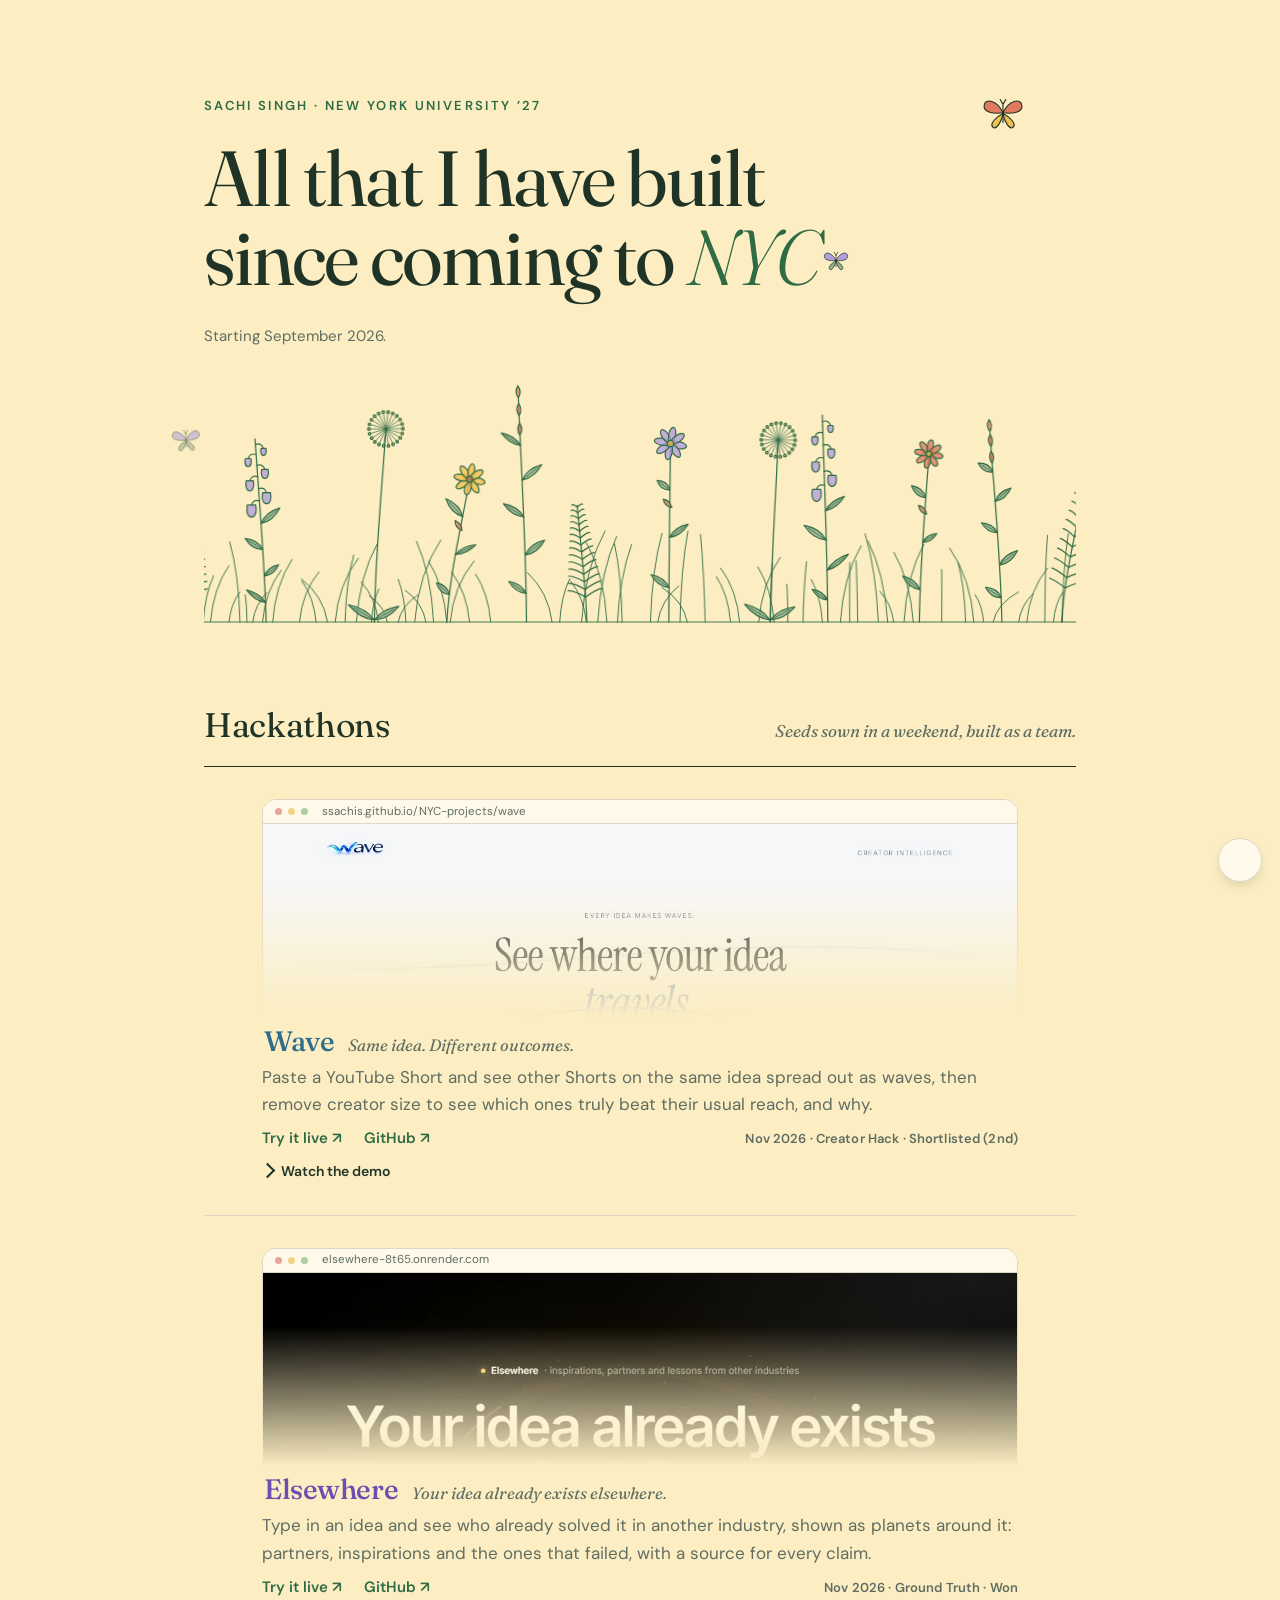
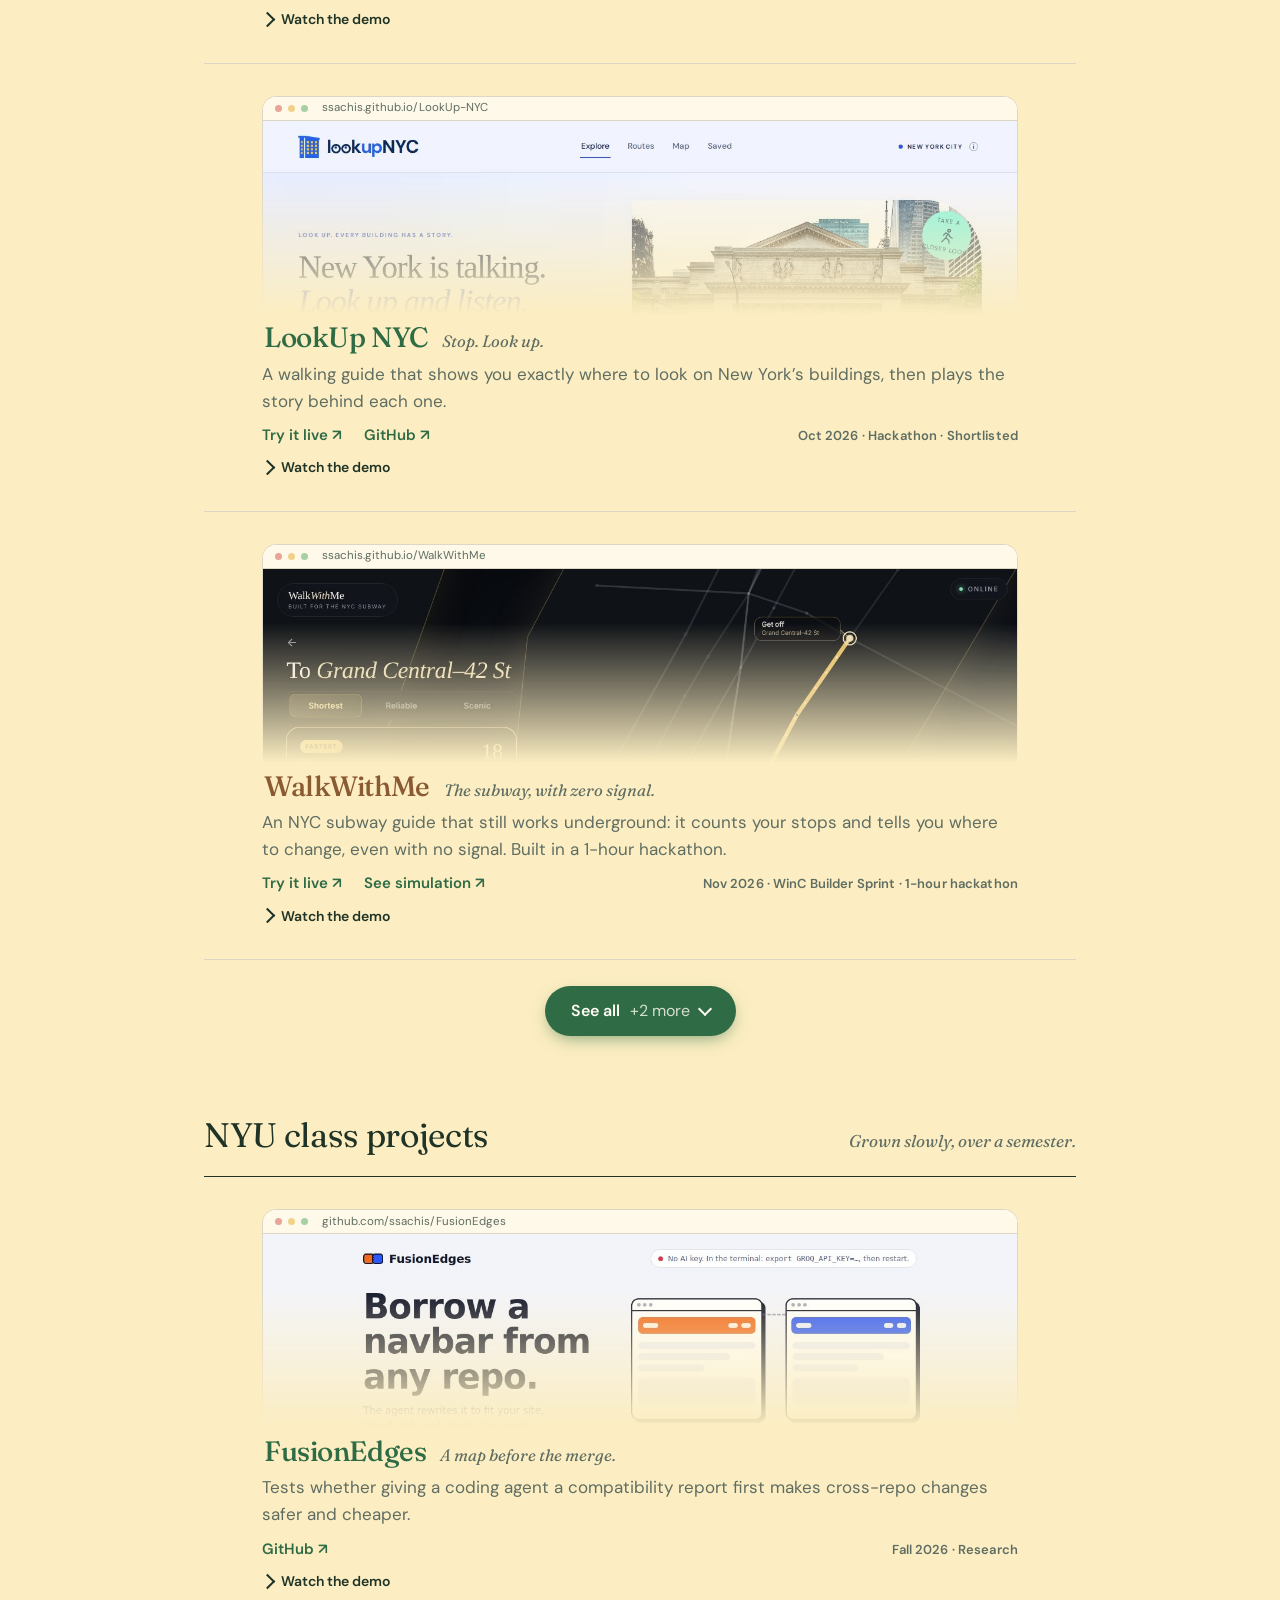
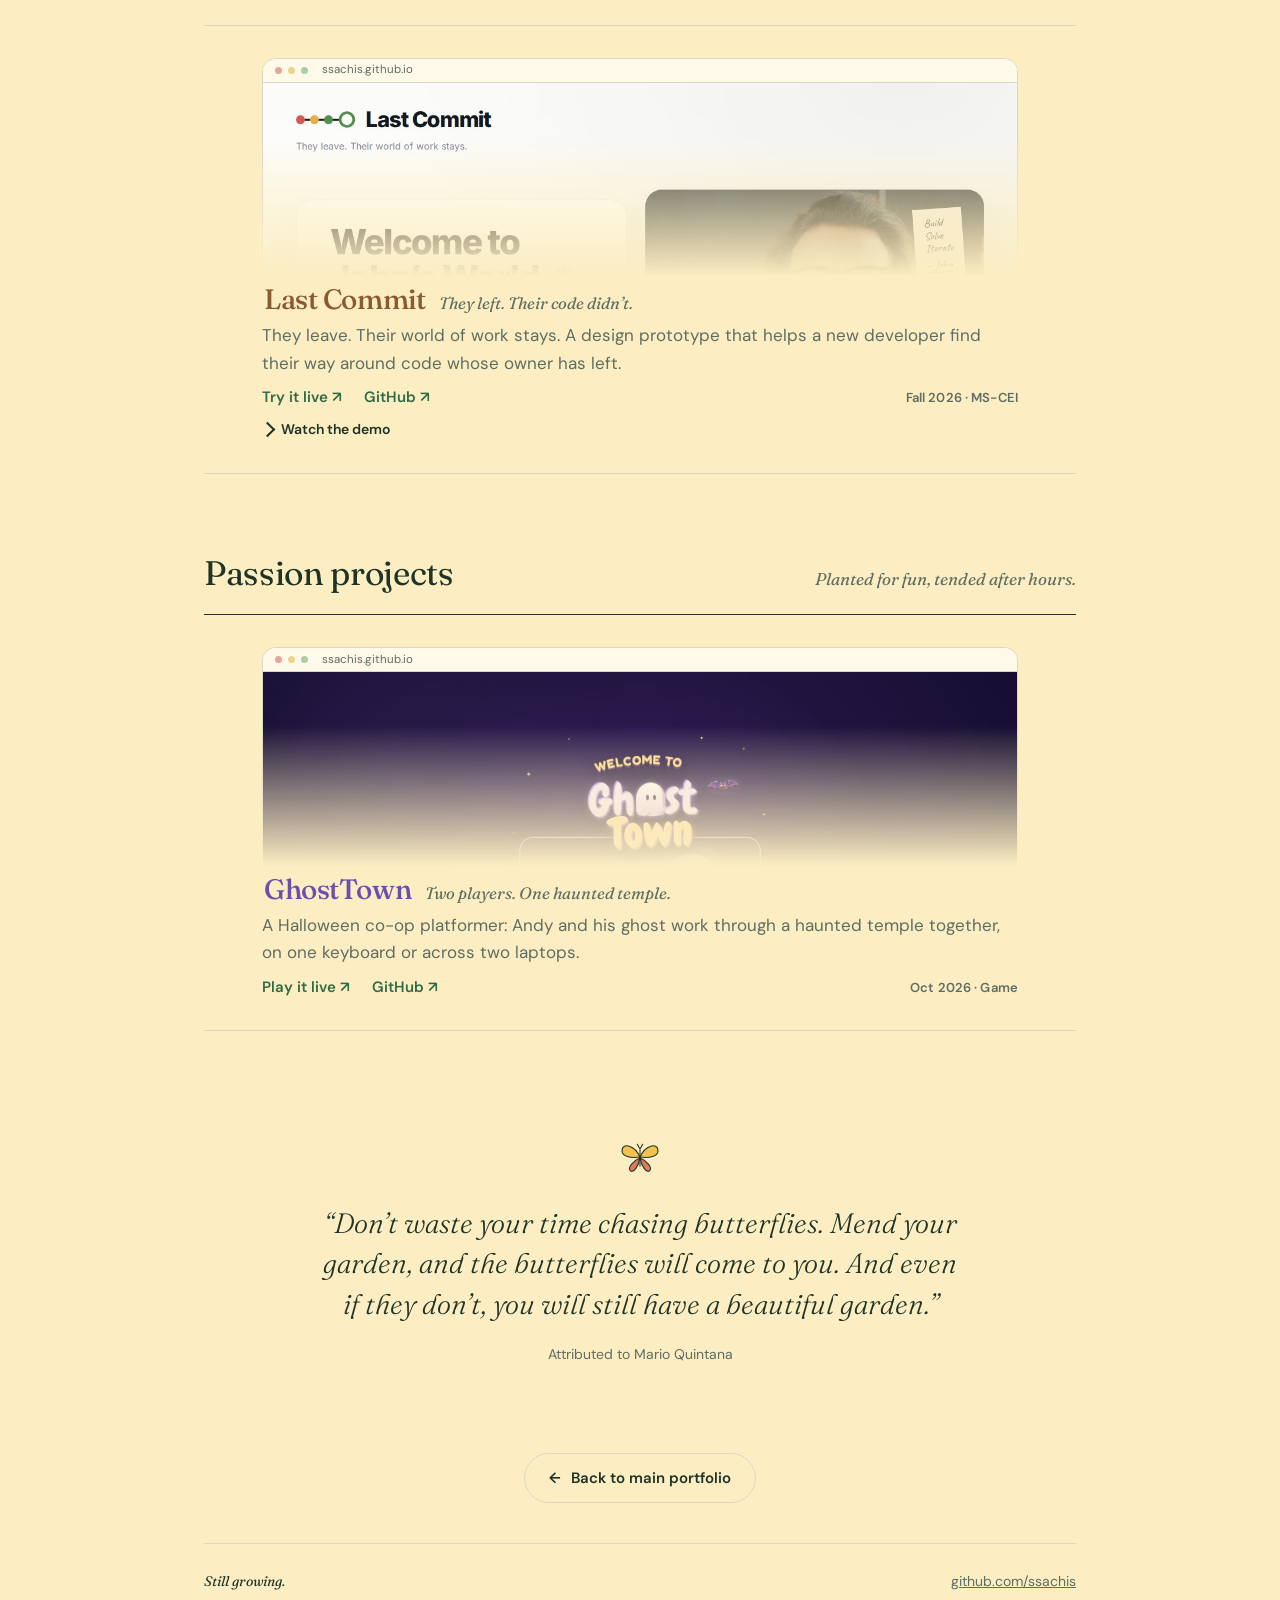
==== commit 2e3eb531: "Remove 'my part' notes from hackathon projects Co-Authored-By: Claude Opus 5.5 <noreply@anthropic.co" ====
--- a/index.html
+++ b/index.html
@@ -7,7 +7,7 @@
 <meta name="description" content="Hackathon and NYU class projects Sachi Singh has built in New York since September 2026.">
 <link rel="preconnect" href="https://fonts.googleapis.com">
 <link rel="preconnect" href="https://fonts.gstatic.com" crossorigin>
-<link href="https://fonts.googleapis.com/css2?family=Fraunces:ital,opsz,wght@0,9..144,300..600;1,9..144,300..500&family=DM+Sans:opsz,wght@9..40,400..600&family=Great+Vibes&display=swap" rel="stylesheet">
+<link href="https://fonts.googleapis.com/css2?family=Fraunces:ital,opsz,wght@0,9..144,300..600;1,9..144,300..500&family=DM+Sans:opsz,wght@9..40,400..600&display=swap" rel="stylesheet">
 <style>
 :root{--bg:#fceec2;--ink:#1f3326;--muted:#5f6d62;--line:#ddd6c4;--leaf:#2f6b45;--paper:#fffcf3;--petal:#e07a5f;--sun:#f2c14e;--lilac:#b39ddb;--sage:#8fae8b}
 @media (prefers-color-scheme: dark){:root:not([data-theme="light"]){--bg:#121a15;--ink:#eef3ec;--muted:#a3b2a6;--line:#2c3a30;--leaf:#8fd1a2;--paper:#1a241d;--petal:#f09a80;--sun:#f2c94e;--lilac:#c6b3ec;--sage:#5d7d61}}
@@ -158,112 +158,6 @@
 .award-t{display:flex;flex-direction:column;align-items:center;line-height:1.05;padding:0 4px;text-align:center}
 .award-t small{font:600 8.5px/1.3 system-ui,sans-serif;letter-spacing:.24em;text-transform:uppercase;color:#e9cf8c}
 .award-t b{font:700 11px/1 Georgia,"Times New Roman",serif;letter-spacing:.22em;text-transform:uppercase;padding-left:.22em;background:linear-gradient(#fff1c4,#e2b65a 60%,#c8963c);-webkit-background-clip:text;background-clip:text;color:transparent}
-
-/* "My part": a little paper scroll with gold knobs that unrolls on click */
-.row details.scroll{margin-top:10px}
-.scroll > summary{gap:8px;cursor:pointer;padding:0;color:#6b4423}
-.scroll > summary::before{display:none}
-.scroll > summary svg{width:52px;height:38px;flex:none;overflow:visible;animation:bob 3.2s ease-in-out infinite}
-.scroll > summary svg *{transform-box:fill-box}
-.scroll .peekpaper{transform-origin:50% 0;animation:peek 4.8s cubic-bezier(.4,0,.2,1) infinite}
-.scroll .ribbon{transform-origin:50% 0;animation:sway 2.4s ease-in-out infinite}
-.scroll .spark{transform-origin:center;animation:twinkle 2.6s ease-in-out infinite}
-.scroll .spark.s2{animation-delay:-.9s}.scroll .spark.s3{animation-delay:-1.7s}
-.scroll > summary:hover svg{animation-play-state:paused}
-.scroll > summary:hover .peekpaper{animation:none;transform:translateY(9px)}
-.scroll > summary:hover .spark{animation-duration:.9s}
-.scroll > summary span{display:inline-block;font:400 23px/1 'Great Vibes',cursive;transition:transform .25s ease}
-.scroll > summary:hover span{transform:rotate(-4deg) scale(1.06)}
-.scroll[open] > summary svg,.scroll[open] .peekpaper,.scroll[open] .ribbon,.scroll[open] .spark{animation:none}
-@keyframes bob{0%,100%{transform:translateY(0) rotate(-2deg)}50%{transform:translateY(-3px) rotate(2deg)}}
-@keyframes peek{0%,45%,100%{transform:translateY(0)}60%,78%{transform:translateY(10px)}}
-@keyframes sway{0%,100%{transform:rotate(-7deg)}50%{transform:rotate(7deg)}}
-@keyframes twinkle{0%,100%{opacity:0;transform:scale(.3) rotate(0)}50%{opacity:1;transform:scale(1.1) rotate(45deg)}}
-.scroll-body{position:relative;width:min(300px,calc(100% - 44px));margin:14px 0 6px 22px;filter:drop-shadow(0 8px 10px rgba(80,50,20,.22))}
-.roll{position:relative;height:24px;border-radius:12px;z-index:2;
-  background:linear-gradient(180deg,rgba(255,255,255,.55) 0%,rgba(255,255,255,0) 38%,rgba(110,70,25,.38) 100%),url("data:image/svg+xml,%3Csvg xmlns='http://www.w3.org/2000/svg' viewBox='0 0 40 26' fill='none' stroke='%23ffffff' stroke-opacity='.45' stroke-width='1'%3E%3Cpath d='M0 13c10-10 30-10 40 0M0 13c10 10 30 10 40 0'/%3E%3Ccircle cx='20' cy='13' r='3'/%3E%3C/svg%3E") 0 0/34px 24px,#e6cd98}
-.roll.top{margin:0 -6px}
-.roll.bottom{margin:0 -10px 0 2px}
-.knob{position:absolute;top:50%;width:15px;height:15px;margin-top:-7.5px;border-radius:50%;
-  background:radial-gradient(circle at 35% 30%,#fbecb8,#cfa64c 45%,#7e5d1d 85%)}
-.knob::before{content:"";position:absolute;top:3.5px;width:9px;height:8px;border-radius:2px;background:linear-gradient(#e9cd7e,#9c7628)}
-.knob.l{left:-18px}.knob.l::before{right:-6px}
-.knob.r{right:-18px}.knob.r::before{left:-6px}
-.unroll{display:grid;grid-template-rows:1fr}
-.scroll[open] .unroll{animation:unroll .9s cubic-bezier(.22,.9,.25,1)}
-@keyframes unroll{from{grid-template-rows:0fr}to{grid-template-rows:1fr}}
-.unroll > div{overflow:hidden;min-height:0}
-.paper{position:relative;margin:-8px 0;padding:24px 34px 22px;text-align:center;color:#33251a;
-  background:radial-gradient(ellipse 70% 60% at 50% 42%,#fffaf0 0%,#f6e6c2 55%,#e7cd97 100%)}
-.paper::before,.paper::after{content:"";position:absolute;top:0;bottom:0;width:16px;
-  background:url("data:image/svg+xml,%3Csvg xmlns='http://www.w3.org/2000/svg' viewBox='0 0 18 36' fill='none' stroke='%23e6c57e' stroke-width='1.1' stroke-linecap='round'%3E%3Cpath d='M9 0c6 5 6 12 0 18s-6 13 0 18'/%3E%3Cpath d='M9 9c-4-1-6 2-4 4s4 0 3-2'/%3E%3Cpath d='M9 27c4 1 6-2 4-4s-4 0-3 2'/%3E%3C/svg%3E") center 0/14px 28px repeat-y,linear-gradient(90deg,#2f5b43 0 3px,#6e2b2a 3px)}
-.paper::before{left:0}
-.paper::after{right:0;transform:scaleX(-1)}
-.paper h4{margin:0 0 8px;font:400 30px/1 'Great Vibes',cursive;color:#3a2716}
-.paper p{margin:0;font:italic 400 14.5px/1.65 'Fraunces',Georgia,serif}
-.paper .also{margin-top:10px;font-size:13px;color:#6b4a2a}
-.paper .also b{font-weight:500}
-@media (prefers-reduced-motion: reduce){.scroll > summary svg,.scroll .peekpaper,.scroll .ribbon,.scroll .spark,.scroll[open] .unroll{animation:none}.scroll .spark{opacity:1}}
-
-/* side layout: project text on one side, the scroll on the other (alternate .left / .right) */
-.split{display:grid;grid-template-columns:minmax(0,1fr) 250px;gap:8px 30px;align-items:start}
-.split.left{grid-template-columns:250px minmax(0,1fr)}
-.split.left .scroll{order:-1}
-.split .info > .line{margin-top:6px}
-.split .scroll{margin-top:14px}
-.split .scroll > summary{display:flex;flex-direction:column;align-items:center;gap:2px}
-.split .scroll > summary svg{width:58px;height:42px}
-.split .scroll > summary span{font-size:20px}
-.split .scroll[open] > summary svg{display:none}
-.split .scroll[open] > summary span{font-size:19px;opacity:.75}
-.split .scroll-body{width:auto;margin:4px 18px 0}
-.split .paper{padding:20px 26px 18px}
-.split .paper h4{font-size:27px}
-.split .paper p{font-size:13.5px}
-.split .paper .also{font-size:12.5px}
-@media (max-width:700px){.split,.split.left{grid-template-columns:1fr}.split.left .scroll{order:0}.split .scroll-body{margin:4px 20px 0}}
-
-/* wide screens: the note hangs in the empty margin beside the card */
-@media (min-width:1380px){
-  .row .body{position:relative}
-  .split,.split.left{display:block}
-  .split .scroll{position:absolute;top:70px;width:250px;margin:0}
-  .split.right .scroll{left:calc(100% + 48px)}
-  .split.left .scroll{right:calc(100% + 48px)}
-}
-
-/* small note in the margin */
-@media (min-width:1380px){
-  .split .scroll{width:200px;top:84px}
-  .split.right .scroll{left:calc(100% + 40px)}
-  .split.left .scroll{right:calc(100% + 40px)}
-  .split .scroll-body{margin:2px 12px 0}
-  .split .roll{height:16px;border-radius:8px}
-  .split .knob{width:11px;height:11px;margin-top:-5.5px}
-  .split .knob::before{top:2.5px;width:6px;height:6px}
-  .split .knob.l{left:-13px}.split .knob.r{right:-13px}
-  .split .knob.l::before{right:-4px}.split .knob.r::before{left:-4px}
-  .split .paper{margin:-5px 0;padding:14px 18px 12px}
-  .split .paper::before,.split .paper::after{width:11px;background-size:9px 18px,auto}
-  .split .paper h4{font-size:22px;margin-bottom:5px}
-  .split .paper p{font-size:11.5px;line-height:1.6}
-  .split .paper .also{font-size:10.5px;margin-top:6px}
-}
-
-/* designer pass: readable teaser, bigger icon, aligned with the title */
-.scroll .teaser{display:block;font:600 10.5px/1.3 'DM Sans',system-ui,sans-serif;letter-spacing:.06em;text-transform:uppercase;color:var(--muted)}
-.scroll[open] .teaser{display:none}
-.split .scroll > summary svg{width:74px;height:54px}
-.split .scroll > summary span{font-size:24px}
-@media (min-width:1380px){
-  .row .body{position:static}
-  .split{position:relative}
-  .split .scroll{top:-46px;width:220px}
-  .split .paper{padding:16px 20px 14px}
-  .split .paper h4{font-size:25px}
-  .split .paper p{font-size:12.5px}
-  .split .paper .also{font-size:11.5px}
-}
 </style>
 </head>
 <body>
@@ -288,33 +182,12 @@
             <span class="peek-cap"><h3 class="t-blue">Wave</h3><em>Same idea. Different outcomes.</em></span>
             <span class="peek-go">Open <span aria-hidden="true">↗</span></span>
           </a>
-          <div class="split right">
-            <div class="info">
-              <p class="line">Paste a YouTube Short and see other Shorts on the same idea spread out as waves, then remove creator size to see which ones truly beat their usual reach, and why.</p>
-              <div class="links"><a href="https://the-algorithm.sachi2002-pratap.workers.dev/">Try it live<span aria-hidden="true"> ↗</span></a><a href="https://github.com/ssachis/the-algorithm">GitHub<span aria-hidden="true"> ↗</span></a><span class="peek-when">Nov 2026 · Creator Hack · Shortlisted (2nd)</span></div>
-              <details>
-                <summary>Watch the demo</summary>
-                <div class="shot"><video controls playsinline preload="none" poster="img/wave-video.jpg" aria-label="Wave demo video"><source src="video/wave.mp4" type="video/mp4"></video></div>
-              </details>
-            </div>
-            <details class="scroll">
-              <summary><svg class="mini" viewBox="0 0 64 46" aria-hidden="true"><defs><radialGradient id="gk" cx=".35" cy=".3"><stop offset="0" stop-color="#fbecb8"/><stop offset=".5" stop-color="#cfa64c"/><stop offset="1" stop-color="#7e5d1d"/></radialGradient><linearGradient id="pr" x1="0" y1="0" x2="0" y2="1"><stop offset="0" stop-color="#f9ebc8"/><stop offset=".45" stop-color="#ead09a"/><stop offset="1" stop-color="#b98f55"/></linearGradient></defs>
-<g class="peekpaper"><rect x="16" y="10" width="32" height="20" rx="1.5" fill="#f8ecce" stroke="#b08550" stroke-width=".8"/><path d="M21 19h22M21 23h16" stroke="#a07a48" stroke-width="1" stroke-linecap="round"/></g>
-<rect x="12" y="6" width="40" height="13" rx="6.5" fill="url(#pr)" stroke="#8a6534" stroke-width=".8"/><path d="M16 9.5h32" stroke="#fff" stroke-opacity=".55" stroke-width="1.2" stroke-linecap="round"/>
-<rect x="7" y="10.5" width="6" height="4" fill="#b8913c"/><rect x="51" y="10.5" width="6" height="4" fill="#b8913c"/><circle cx="6.5" cy="12.5" r="3.6" fill="url(#gk)"/><circle cx="57.5" cy="12.5" r="3.6" fill="url(#gk)"/>
-<g class="ribbon"><path d="M32 6v13" stroke="#6e2b2a" stroke-width="3"/><path d="M32 19c-4 3-6 7-5 10M32 19c3 3 6 6 7 10" stroke="#6e2b2a" stroke-width="1.8" fill="none" stroke-linecap="round"/></g>
-<g fill="#e2b65a"><path class="spark s1" d="M5 2l1 2.5 2.5 1-2.5 1-1 2.5-1-2.5-2.5-1 2.5-1z"/><path class="spark s2" d="M60 22l.8 2 2 .8-2 .8-.8 2-.8-2-2-.8 2-.8z"/><path class="spark s3" d="M52 0l.7 1.7 1.7.7-1.7.7-.7 1.7-.7-1.7-1.7-.7 1.7-.7z"/></g></svg><span>my part</span><small class="teaser">idea · full stack · design</small></summary>
-              <div class="scroll-body">
-                <div class="roll top" aria-hidden="true"><i class="knob l"></i><i class="knob r"></i></div>
-                <div class="unroll"><div><div class="paper">
-                  <h4>My part</h4>
-                  <p>The idea was mine.<br>Frontend &amp; backend, owned.<br>Designed &amp; built, end to end.</p>
-                  <p class="also">My teammates took on <b>marketing</b>, <b>the pitch</b> &amp; <b>the logo</b></p>
-                </div></div></div>
-                <div class="roll bottom" aria-hidden="true"><i class="knob l"></i><i class="knob r"></i></div>
-              </div>
-            </details>
-          </div>
+          <p class="line">Paste a YouTube Short and see other Shorts on the same idea spread out as waves, then remove creator size to see which ones truly beat their usual reach, and why.</p>
+          <div class="links"><a href="https://the-algorithm.sachi2002-pratap.workers.dev/">Try it live<span aria-hidden="true"> ↗</span></a><a href="https://github.com/ssachis/the-algorithm">GitHub<span aria-hidden="true"> ↗</span></a><span class="peek-when">Nov 2026 · Creator Hack · Shortlisted (2nd)</span></div>
+          <details>
+            <summary>Watch the demo</summary>
+            <div class="shot"><video controls playsinline preload="none" poster="img/wave-video.jpg" aria-label="Wave demo video"><source src="video/wave.mp4" type="video/mp4"></video></div>
+          </details>
         </div>
       </li>
       <li class="row">
@@ -326,33 +199,12 @@
             <span class="peek-cap"><h3 class="t-purple">Elsewhere</h3><em>Your idea already exists elsewhere.</em></span>
             <span class="peek-go">Open <span aria-hidden="true">↗</span></span>
           </a>
-          <div class="split left">
-            <div class="info">
-              <p class="line">Type in an idea and see who already solved it in another industry, shown as planets around it: partners, inspirations and the ones that failed, with a source for every claim.</p>
-              <div class="links"><a href="https://elsewhere-8t65.onrender.com/">Try it live<span aria-hidden="true"> ↗</span></a><a href="https://github.com/arnabd1999/Hackathon-elsewhere">GitHub<span aria-hidden="true"> ↗</span></a><span class="peek-when">Nov 2026 · Ground Truth · Won</span></div>
-              <details>
-                <summary>Watch the demo</summary>
-                <div class="shot"><video controls playsinline preload="none" poster="img/elsewhere-video.jpg" aria-label="Elsewhere demo video"><source src="video/elsewhere.mp4" type="video/mp4"></video></div>
-              </details>
-            </div>
-            <details class="scroll">
-              <summary><svg class="mini" viewBox="0 0 64 46" aria-hidden="true"><defs><radialGradient id="gk1" cx=".35" cy=".3"><stop offset="0" stop-color="#fbecb8"/><stop offset=".5" stop-color="#cfa64c"/><stop offset="1" stop-color="#7e5d1d"/></radialGradient><linearGradient id="pr1" x1="0" y1="0" x2="0" y2="1"><stop offset="0" stop-color="#f9ebc8"/><stop offset=".45" stop-color="#ead09a"/><stop offset="1" stop-color="#b98f55"/></linearGradient></defs>
-<g class="peekpaper"><rect x="16" y="10" width="32" height="20" rx="1.5" fill="#f8ecce" stroke="#b08550" stroke-width=".8"/><path d="M21 19h22M21 23h16" stroke="#a07a48" stroke-width="1" stroke-linecap="round"/></g>
-<rect x="12" y="6" width="40" height="13" rx="6.5" fill="url(#pr1)" stroke="#8a6534" stroke-width=".8"/><path d="M16 9.5h32" stroke="#fff" stroke-opacity=".55" stroke-width="1.2" stroke-linecap="round"/>
-<rect x="7" y="10.5" width="6" height="4" fill="#b8913c"/><rect x="51" y="10.5" width="6" height="4" fill="#b8913c"/><circle cx="6.5" cy="12.5" r="3.6" fill="url(#gk1)"/><circle cx="57.5" cy="12.5" r="3.6" fill="url(#gk1)"/>
-<g class="ribbon"><path d="M32 6v13" stroke="#6e2b2a" stroke-width="3"/><path d="M32 19c-4 3-6 7-5 10M32 19c3 3 6 6 7 10" stroke="#6e2b2a" stroke-width="1.8" fill="none" stroke-linecap="round"/></g>
-<g fill="#e2b65a"><path class="spark s1" d="M5 2l1 2.5 2.5 1-2.5 1-1 2.5-1-2.5-2.5-1 2.5-1z"/><path class="spark s2" d="M60 22l.8 2 2 .8-2 .8-.8 2-.8-2-2-.8 2-.8z"/><path class="spark s3" d="M52 0l.7 1.7 1.7.7-1.7.7-.7 1.7-.7-1.7-1.7-.7 1.7-.7z"/></g></svg><span>my part</span><small class="teaser">idea · design · frontend</small></summary>
-              <div class="scroll-body">
-                <div class="roll top" aria-hidden="true"><i class="knob l"></i><i class="knob r"></i></div>
-                <div class="unroll"><div><div class="paper">
-                  <h4>My part</h4>
-                    <p>Everything but the backend:<br>the idea, the design<br>&amp; the frontend.</p>
-                    <p class="also">A teammate built the backend.</p>
-                  </div></div></div>
-                <div class="roll bottom" aria-hidden="true"><i class="knob l"></i><i class="knob r"></i></div>
-              </div>
-            </details>
-          </div>
+          <p class="line">Type in an idea and see who already solved it in another industry, shown as planets around it: partners, inspirations and the ones that failed, with a source for every claim.</p>
+          <div class="links"><a href="https://elsewhere-8t65.onrender.com/">Try it live<span aria-hidden="true"> ↗</span></a><a href="https://github.com/arnabd1999/Hackathon-elsewhere">GitHub<span aria-hidden="true"> ↗</span></a><span class="peek-when">Nov 2026 · Ground Truth · Won</span></div>
+          <details>
+            <summary>Watch the demo</summary>
+            <div class="shot"><video controls playsinline preload="none" poster="img/elsewhere-video.jpg" aria-label="Elsewhere demo video"><source src="video/elsewhere.mp4" type="video/mp4"></video></div>
+          </details>
         </div>
       </li>
       <li class="row">
@@ -363,32 +215,12 @@
             <span class="peek-cap"><h3 class="t-green">LookUp NYC</h3><em>Stop. Look up.</em></span>
             <span class="peek-go">Open <span aria-hidden="true">↗</span></span>
           </a>
-          <div class="split right">
-            <div class="info">
-              <p class="line">A walking guide that shows you exactly where to look on New York’s buildings, then plays the story behind each one.</p>
-              <div class="links"><a href="https://ssachis.github.io/LookUp-NYC/">Try it live<span aria-hidden="true"> ↗</span></a><a href="https://github.com/ssachis/LookUp-NYC">GitHub<span aria-hidden="true"> ↗</span></a><span class="peek-when">Oct 2026 · Hackathon · Shortlisted</span></div>
-              <details>
-                <summary>Watch the demo</summary>
-                <div class="shot"><video controls playsinline preload="none" poster="img/lookup-nyc-video.jpg" aria-label="LookUp NYC demo video"><source src="video/lookup-nyc.mp4" type="video/mp4"></video></div>
-              </details>
-            </div>
-            <details class="scroll">
-              <summary><svg class="mini" viewBox="0 0 64 46" aria-hidden="true"><defs><radialGradient id="gk2" cx=".35" cy=".3"><stop offset="0" stop-color="#fbecb8"/><stop offset=".5" stop-color="#cfa64c"/><stop offset="1" stop-color="#7e5d1d"/></radialGradient><linearGradient id="pr2" x1="0" y1="0" x2="0" y2="1"><stop offset="0" stop-color="#f9ebc8"/><stop offset=".45" stop-color="#ead09a"/><stop offset="1" stop-color="#b98f55"/></linearGradient></defs>
-<g class="peekpaper"><rect x="16" y="10" width="32" height="20" rx="1.5" fill="#f8ecce" stroke="#b08550" stroke-width=".8"/><path d="M21 19h22M21 23h16" stroke="#a07a48" stroke-width="1" stroke-linecap="round"/></g>
-<rect x="12" y="6" width="40" height="13" rx="6.5" fill="url(#pr2)" stroke="#8a6534" stroke-width=".8"/><path d="M16 9.5h32" stroke="#fff" stroke-opacity=".55" stroke-width="1.2" stroke-linecap="round"/>
-<rect x="7" y="10.5" width="6" height="4" fill="#b8913c"/><rect x="51" y="10.5" width="6" height="4" fill="#b8913c"/><circle cx="6.5" cy="12.5" r="3.6" fill="url(#gk2)"/><circle cx="57.5" cy="12.5" r="3.6" fill="url(#gk2)"/>
-<g class="ribbon"><path d="M32 6v13" stroke="#6e2b2a" stroke-width="3"/><path d="M32 19c-4 3-6 7-5 10M32 19c3 3 6 6 7 10" stroke="#6e2b2a" stroke-width="1.8" fill="none" stroke-linecap="round"/></g>
-<g fill="#e2b65a"><path class="spark s1" d="M5 2l1 2.5 2.5 1-2.5 1-1 2.5-1-2.5-2.5-1 2.5-1z"/><path class="spark s2" d="M60 22l.8 2 2 .8-2 .8-.8 2-.8-2-2-.8 2-.8z"/><path class="spark s3" d="M52 0l.7 1.7 1.7.7-1.7.7-.7 1.7-.7-1.7-1.7-.7 1.7-.7z"/></g></svg><span>my part</span><small class="teaser">co-owned · idea &amp; code</small></summary>
-              <div class="scroll-body">
-                <div class="roll top" aria-hidden="true"><i class="knob l"></i><i class="knob r"></i></div>
-                <div class="unroll"><div><div class="paper">
-                  <h4>My part</h4>
-                    <p>Co-owned, start to finish.<br>The idea and the code<br>were shared equally.</p>
-                  </div></div></div>
-                <div class="roll bottom" aria-hidden="true"><i class="knob l"></i><i class="knob r"></i></div>
-              </div>
-            </details>
-          </div>
+          <p class="line">A walking guide that shows you exactly where to look on New York’s buildings, then plays the story behind each one.</p>
+          <div class="links"><a href="https://ssachis.github.io/LookUp-NYC/">Try it live<span aria-hidden="true"> ↗</span></a><a href="https://github.com/ssachis/LookUp-NYC">GitHub<span aria-hidden="true"> ↗</span></a><span class="peek-when">Oct 2026 · Hackathon · Shortlisted</span></div>
+          <details>
+            <summary>Watch the demo</summary>
+            <div class="shot"><video controls playsinline preload="none" poster="img/lookup-nyc-video.jpg" aria-label="LookUp NYC demo video"><source src="video/lookup-nyc.mp4" type="video/mp4"></video></div>
+          </details>
         </div>
       </li>
       <li class="row">
@@ -399,32 +231,12 @@
             <span class="peek-cap"><h3 class="t-brown">WalkWithMe</h3><em>The subway, with zero signal.</em></span>
             <span class="peek-go">Open <span aria-hidden="true">↗</span></span>
           </a>
-          <div class="split left">
-            <div class="info">
-              <p class="line">An NYC subway guide that still works underground: it counts your stops and tells you where to change, even with no signal. Built in a 1-hour hackathon.</p>
-              <div class="links"><a href="https://ssachis.github.io/WalkWithMe/">Try it live<span aria-hidden="true"> ↗</span></a><a href="https://ssachis.github.io/WalkWithMe/simulation/">See simulation<span aria-hidden="true"> ↗</span></a><span class="peek-when">Nov 2026 · WinC Builder Sprint · 1-hour hackathon</span></div>
-              <details>
-                <summary>Watch the demo</summary>
-                <div class="shot"><video controls playsinline preload="none" poster="img/walkwithme-video.jpg" aria-label="WalkWithMe demo video"><source src="video/walkwithme.mp4" type="video/mp4"></video></div>
-              </details>
-            </div>
-            <details class="scroll">
-              <summary><svg class="mini" viewBox="0 0 64 46" aria-hidden="true"><defs><radialGradient id="gk3" cx=".35" cy=".3"><stop offset="0" stop-color="#fbecb8"/><stop offset=".5" stop-color="#cfa64c"/><stop offset="1" stop-color="#7e5d1d"/></radialGradient><linearGradient id="pr3" x1="0" y1="0" x2="0" y2="1"><stop offset="0" stop-color="#f9ebc8"/><stop offset=".45" stop-color="#ead09a"/><stop offset="1" stop-color="#b98f55"/></linearGradient></defs>
-<g class="peekpaper"><rect x="16" y="10" width="32" height="20" rx="1.5" fill="#f8ecce" stroke="#b08550" stroke-width=".8"/><path d="M21 19h22M21 23h16" stroke="#a07a48" stroke-width="1" stroke-linecap="round"/></g>
-<rect x="12" y="6" width="40" height="13" rx="6.5" fill="url(#pr3)" stroke="#8a6534" stroke-width=".8"/><path d="M16 9.5h32" stroke="#fff" stroke-opacity=".55" stroke-width="1.2" stroke-linecap="round"/>
-<rect x="7" y="10.5" width="6" height="4" fill="#b8913c"/><rect x="51" y="10.5" width="6" height="4" fill="#b8913c"/><circle cx="6.5" cy="12.5" r="3.6" fill="url(#gk3)"/><circle cx="57.5" cy="12.5" r="3.6" fill="url(#gk3)"/>
-<g class="ribbon"><path d="M32 6v13" stroke="#6e2b2a" stroke-width="3"/><path d="M32 19c-4 3-6 7-5 10M32 19c3 3 6 6 7 10" stroke="#6e2b2a" stroke-width="1.8" fill="none" stroke-linecap="round"/></g>
-<g fill="#e2b65a"><path class="spark s1" d="M5 2l1 2.5 2.5 1-2.5 1-1 2.5-1-2.5-2.5-1 2.5-1z"/><path class="spark s2" d="M60 22l.8 2 2 .8-2 .8-.8 2-.8-2-2-.8 2-.8z"/><path class="spark s3" d="M52 0l.7 1.7 1.7.7-1.7.7-.7 1.7-.7-1.7-1.7-.7 1.7-.7z"/></g></svg><span>my part</span><small class="teaser">solo · everything</small></summary>
-              <div class="scroll-body">
-                <div class="roll top" aria-hidden="true"><i class="knob l"></i><i class="knob r"></i></div>
-                <div class="unroll"><div><div class="paper">
-                  <h4>My part</h4>
-                    <p>A solo project.<br>Idea, design &amp; code,<br>all mine, in one hour.</p>
-                  </div></div></div>
-                <div class="roll bottom" aria-hidden="true"><i class="knob l"></i><i class="knob r"></i></div>
-              </div>
-            </details>
-          </div>
+          <p class="line">An NYC subway guide that still works underground: it counts your stops and tells you where to change, even with no signal. Built in a 1-hour hackathon.</p>
+          <div class="links"><a href="https://ssachis.github.io/WalkWithMe/">Try it live<span aria-hidden="true"> ↗</span></a><a href="https://ssachis.github.io/WalkWithMe/simulation/">See simulation<span aria-hidden="true"> ↗</span></a><span class="peek-when">Nov 2026 · WinC Builder Sprint · 1-hour hackathon</span></div>
+          <details>
+            <summary>Watch the demo</summary>
+            <div class="shot"><video controls playsinline preload="none" poster="img/walkwithme-video.jpg" aria-label="WalkWithMe demo video"><source src="video/walkwithme.mp4" type="video/mp4"></video></div>
+          </details>
         </div>
       </li>
       <li class="row more" id="more-hackathons-bq" hidden>
@@ -435,32 +247,12 @@
             <span class="peek-cap"><h3 class="t-brown">BusyQueue</h3><em>Snap an invoice. Watch it fill itself in.</em></span>
             <span class="peek-go">Open <span aria-hidden="true">↗</span></span>
           </a>
-          <div class="split right">
-            <div class="info">
-              <p class="line">An AI back office for small businesses: snap a vendor invoice and it becomes an editable record, with uncertain fields flagged.</p>
-              <div class="links"><a href="https://ssachis.github.io/BusyQueue/demo/">Try the demo<span aria-hidden="true"> ↗</span></a><a href="https://github.com/ssachis/BusyQueue">GitHub<span aria-hidden="true"> ↗</span></a><span class="peek-when">Oct 2026 · Money Talks 2 · Shortlisted</span></div>
-              <details>
-                <summary>Watch the demo</summary>
-                <div class="shot"><video controls playsinline preload="none" poster="img/busyqueue-video.jpg" aria-label="BusyQueue demo video"><source src="video/busyqueue.mp4" type="video/mp4"></video></div>
-              </details>
-            </div>
-            <details class="scroll">
-              <summary><svg class="mini" viewBox="0 0 64 46" aria-hidden="true"><defs><radialGradient id="gk4" cx=".35" cy=".3"><stop offset="0" stop-color="#fbecb8"/><stop offset=".5" stop-color="#cfa64c"/><stop offset="1" stop-color="#7e5d1d"/></radialGradient><linearGradient id="pr4" x1="0" y1="0" x2="0" y2="1"><stop offset="0" stop-color="#f9ebc8"/><stop offset=".45" stop-color="#ead09a"/><stop offset="1" stop-color="#b98f55"/></linearGradient></defs>
-<g class="peekpaper"><rect x="16" y="10" width="32" height="20" rx="1.5" fill="#f8ecce" stroke="#b08550" stroke-width=".8"/><path d="M21 19h22M21 23h16" stroke="#a07a48" stroke-width="1" stroke-linecap="round"/></g>
-<rect x="12" y="6" width="40" height="13" rx="6.5" fill="url(#pr4)" stroke="#8a6534" stroke-width=".8"/><path d="M16 9.5h32" stroke="#fff" stroke-opacity=".55" stroke-width="1.2" stroke-linecap="round"/>
-<rect x="7" y="10.5" width="6" height="4" fill="#b8913c"/><rect x="51" y="10.5" width="6" height="4" fill="#b8913c"/><circle cx="6.5" cy="12.5" r="3.6" fill="url(#gk4)"/><circle cx="57.5" cy="12.5" r="3.6" fill="url(#gk4)"/>
-<g class="ribbon"><path d="M32 6v13" stroke="#6e2b2a" stroke-width="3"/><path d="M32 19c-4 3-6 7-5 10M32 19c3 3 6 6 7 10" stroke="#6e2b2a" stroke-width="1.8" fill="none" stroke-linecap="round"/></g>
-<g fill="#e2b65a"><path class="spark s1" d="M5 2l1 2.5 2.5 1-2.5 1-1 2.5-1-2.5-2.5-1 2.5-1z"/><path class="spark s2" d="M60 22l.8 2 2 .8-2 .8-.8 2-.8-2-2-.8 2-.8z"/><path class="spark s3" d="M52 0l.7 1.7 1.7.7-1.7.7-.7 1.7-.7-1.7-1.7-.7 1.7-.7z"/></g></svg><span>my part</span><small class="teaser">co-owned · everything</small></summary>
-              <div class="scroll-body">
-                <div class="roll top" aria-hidden="true"><i class="knob l"></i><i class="knob r"></i></div>
-                <div class="unroll"><div><div class="paper">
-                  <h4>My part</h4>
-                    <p>Co-owned everything:<br>the idea, the design<br>&amp; the code.</p>
-                  </div></div></div>
-                <div class="roll bottom" aria-hidden="true"><i class="knob l"></i><i class="knob r"></i></div>
-              </div>
-            </details>
-          </div>
+          <p class="line">An AI back office for small businesses: snap a vendor invoice and it becomes an editable record, with uncertain fields flagged.</p>
+          <div class="links"><a href="https://ssachis.github.io/BusyQueue/demo/">Try the demo<span aria-hidden="true"> ↗</span></a><a href="https://github.com/ssachis/BusyQueue">GitHub<span aria-hidden="true"> ↗</span></a><span class="peek-when">Oct 2026 · Money Talks 2 · Shortlisted</span></div>
+          <details>
+            <summary>Watch the demo</summary>
+            <div class="shot"><video controls playsinline preload="none" poster="img/busyqueue-video.jpg" aria-label="BusyQueue demo video"><source src="video/busyqueue.mp4" type="video/mp4"></video></div>
+          </details>
         </div>
       </li>
       <li class="row more" id="more-hackathons" hidden>
@@ -471,28 +263,8 @@
             <span class="peek-cap"><h3 class="t-blue">Signal</h3><em>Is your resume lying?</em></span>
             <span class="peek-go">Open <span aria-hidden="true">↗</span></span>
           </a>
-          <div class="split left">
-            <div class="info">
-              <p class="line">Screens a batch of resumes for hidden prompt injections and duplicate submissions, with the evidence for each.</p>
-              <div class="links"><a href="https://ssachis.github.io/signal/">Try the demo<span aria-hidden="true"> ↗</span></a><a href="https://github.com/ssachis/signal">GitHub<span aria-hidden="true"> ↗</span></a><span class="peek-when">Sep 2026 · Hackathon</span></div>
-            </div>
-            <details class="scroll">
-              <summary><svg class="mini" viewBox="0 0 64 46" aria-hidden="true"><defs><radialGradient id="gk5" cx=".35" cy=".3"><stop offset="0" stop-color="#fbecb8"/><stop offset=".5" stop-color="#cfa64c"/><stop offset="1" stop-color="#7e5d1d"/></radialGradient><linearGradient id="pr5" x1="0" y1="0" x2="0" y2="1"><stop offset="0" stop-color="#f9ebc8"/><stop offset=".45" stop-color="#ead09a"/><stop offset="1" stop-color="#b98f55"/></linearGradient></defs>
-<g class="peekpaper"><rect x="16" y="10" width="32" height="20" rx="1.5" fill="#f8ecce" stroke="#b08550" stroke-width=".8"/><path d="M21 19h22M21 23h16" stroke="#a07a48" stroke-width="1" stroke-linecap="round"/></g>
-<rect x="12" y="6" width="40" height="13" rx="6.5" fill="url(#pr5)" stroke="#8a6534" stroke-width=".8"/><path d="M16 9.5h32" stroke="#fff" stroke-opacity=".55" stroke-width="1.2" stroke-linecap="round"/>
-<rect x="7" y="10.5" width="6" height="4" fill="#b8913c"/><rect x="51" y="10.5" width="6" height="4" fill="#b8913c"/><circle cx="6.5" cy="12.5" r="3.6" fill="url(#gk5)"/><circle cx="57.5" cy="12.5" r="3.6" fill="url(#gk5)"/>
-<g class="ribbon"><path d="M32 6v13" stroke="#6e2b2a" stroke-width="3"/><path d="M32 19c-4 3-6 7-5 10M32 19c3 3 6 6 7 10" stroke="#6e2b2a" stroke-width="1.8" fill="none" stroke-linecap="round"/></g>
-<g fill="#e2b65a"><path class="spark s1" d="M5 2l1 2.5 2.5 1-2.5 1-1 2.5-1-2.5-2.5-1 2.5-1z"/><path class="spark s2" d="M60 22l.8 2 2 .8-2 .8-.8 2-.8-2-2-.8 2-.8z"/><path class="spark s3" d="M52 0l.7 1.7 1.7.7-1.7.7-.7 1.7-.7-1.7-1.7-.7 1.7-.7z"/></g></svg><span>my part</span><small class="teaser">solo · everything</small></summary>
-              <div class="scroll-body">
-                <div class="roll top" aria-hidden="true"><i class="knob l"></i><i class="knob r"></i></div>
-                <div class="unroll"><div><div class="paper">
-                  <h4>My part</h4>
-                    <p>A solo project.<br>Idea, design &amp; code,<br>all mine.</p>
-                  </div></div></div>
-                <div class="roll bottom" aria-hidden="true"><i class="knob l"></i><i class="knob r"></i></div>
-              </div>
-            </details>
-          </div>
+          <p class="line">Screens a batch of resumes for hidden prompt injections and duplicate submissions, with the evidence for each.</p>
+          <div class="links"><a href="https://ssachis.github.io/signal/">Try the demo<span aria-hidden="true"> ↗</span></a><a href="https://github.com/ssachis/signal">GitHub<span aria-hidden="true"> ↗</span></a><span class="peek-when">Sep 2026 · Hackathon</span></div>
         </div>
       </li>
     </ol>
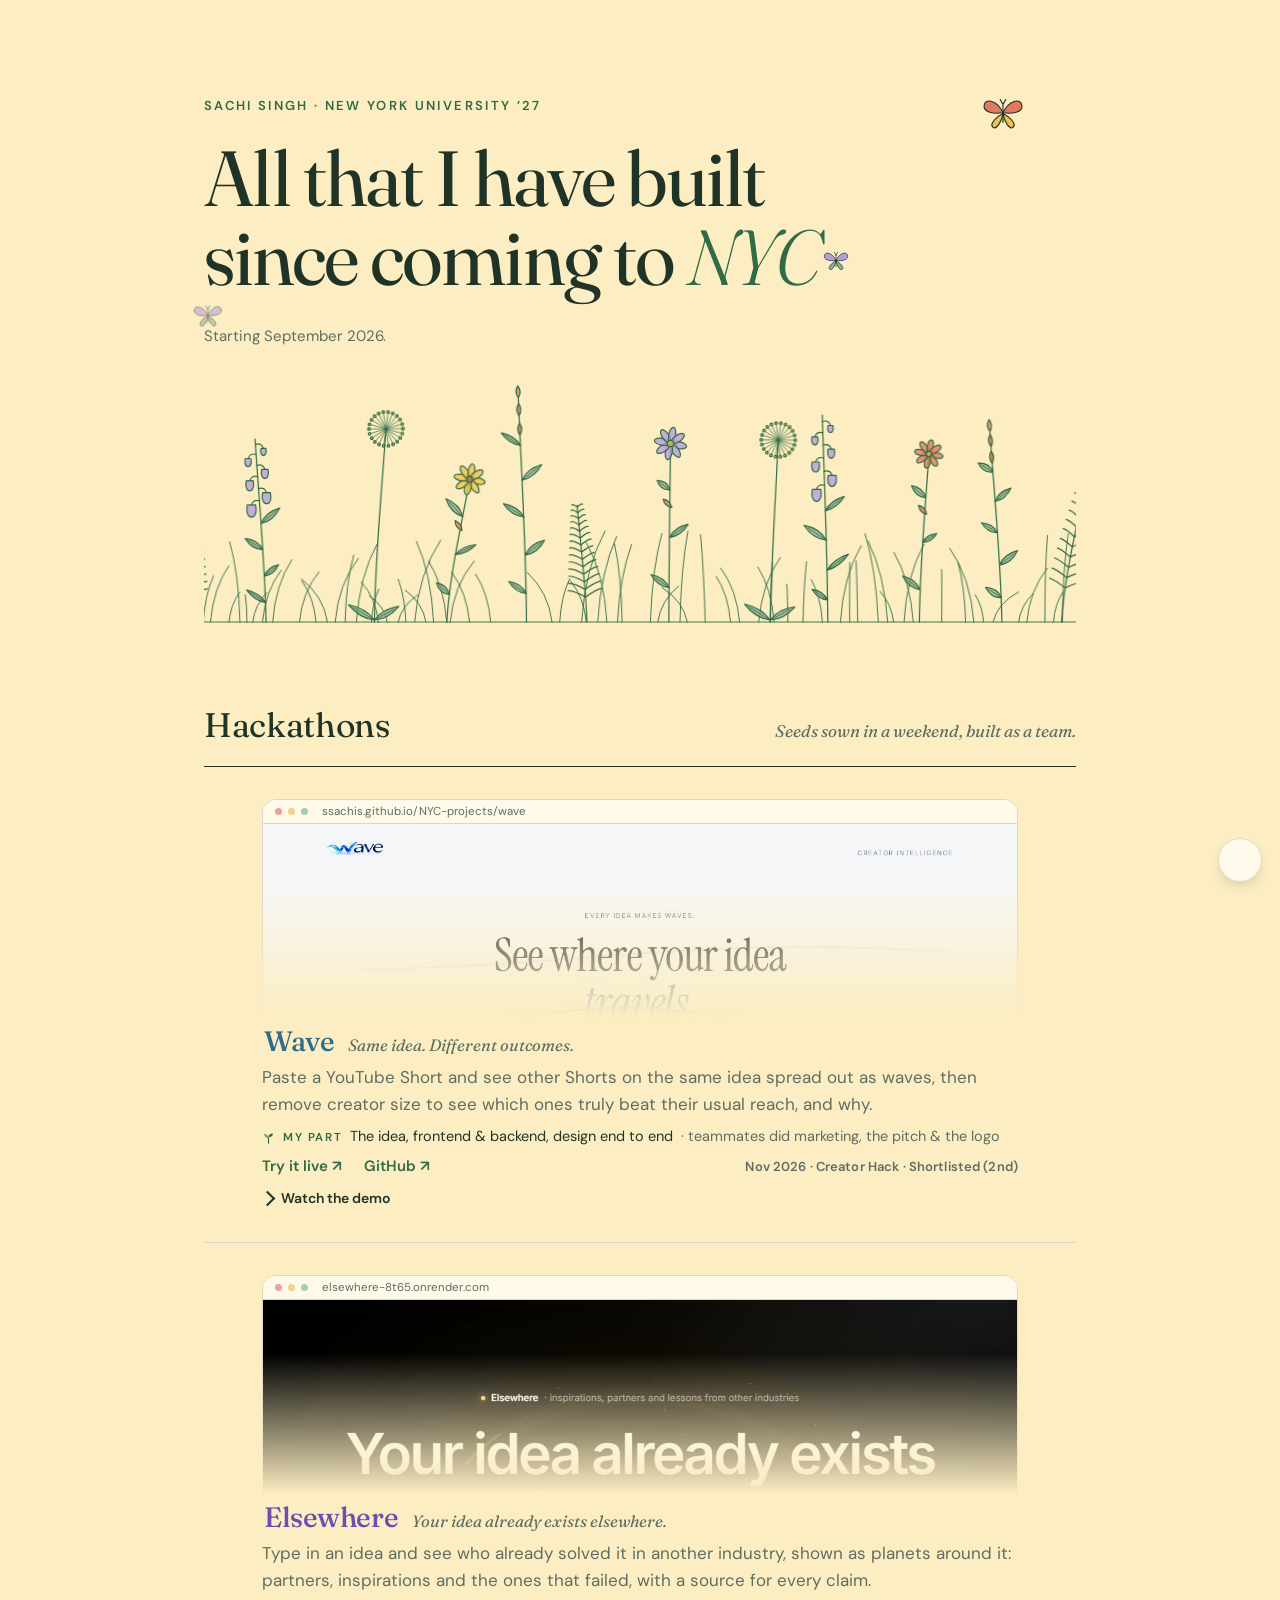
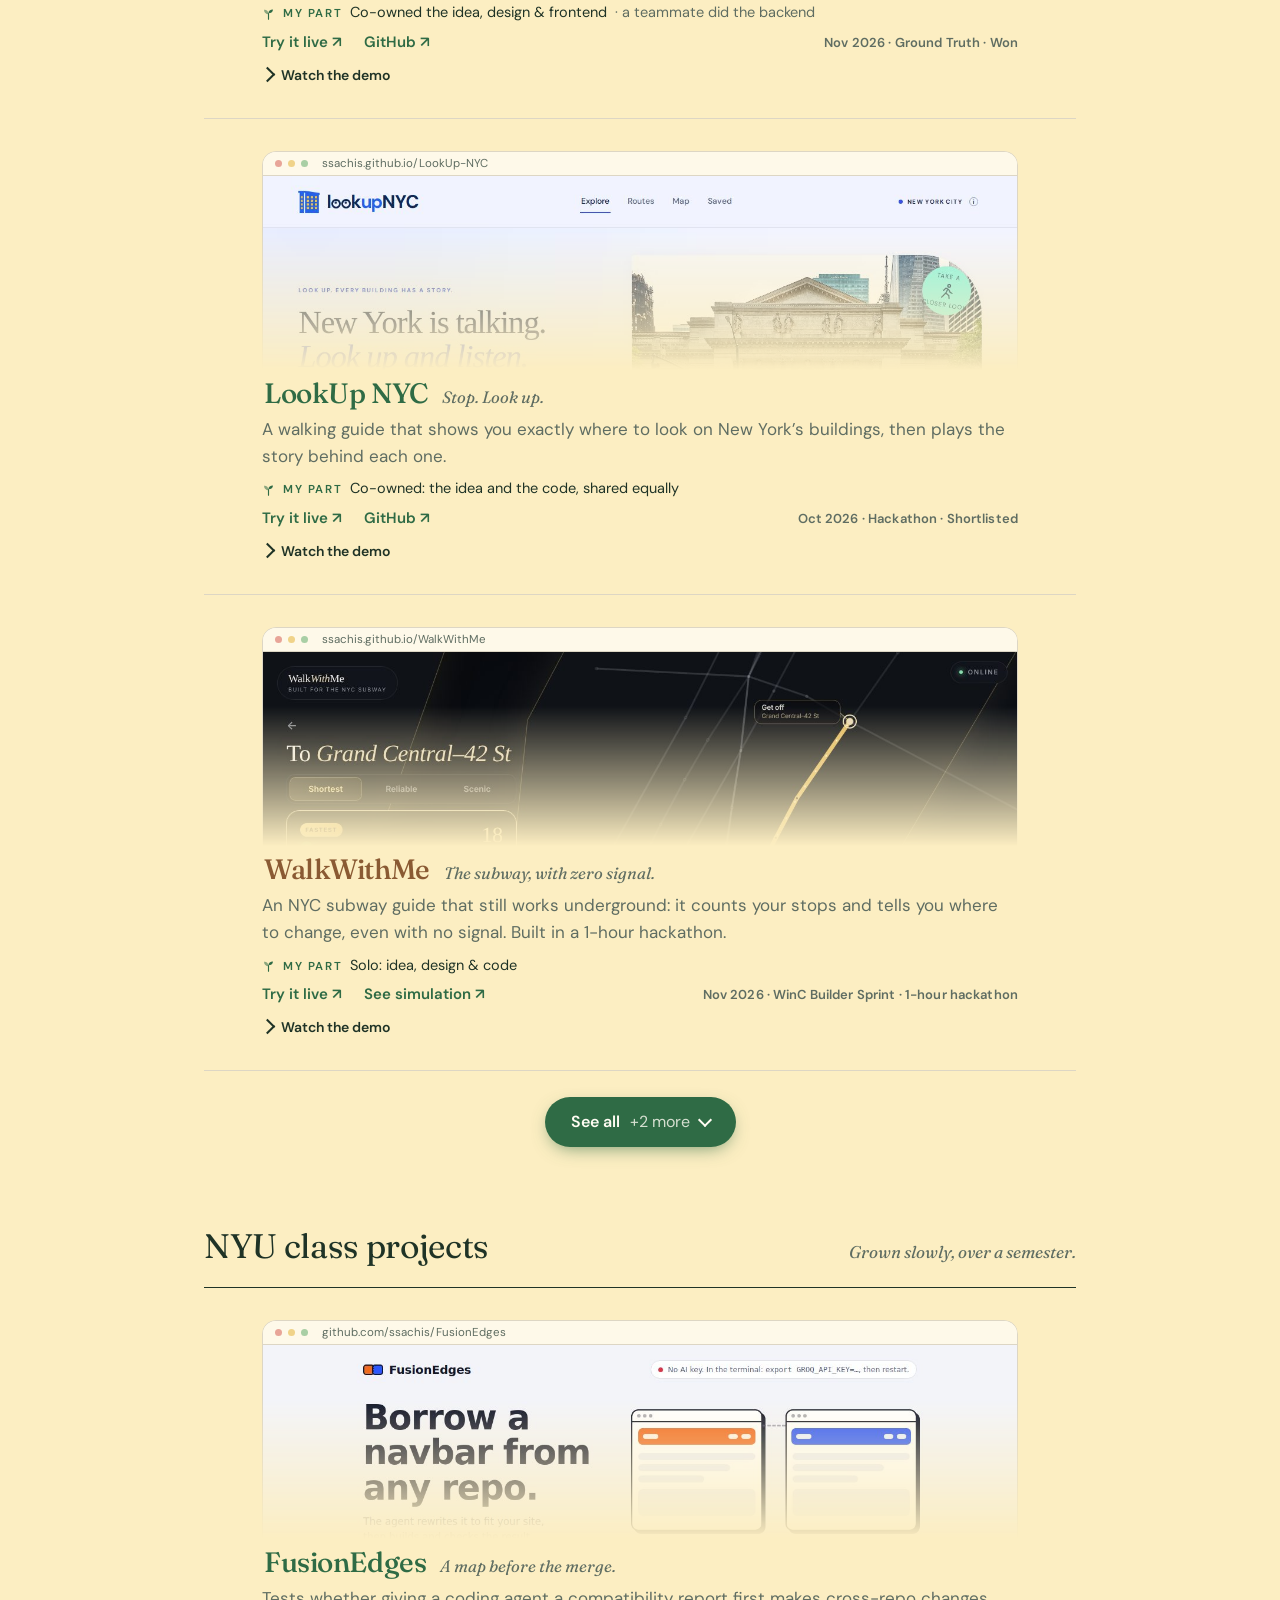
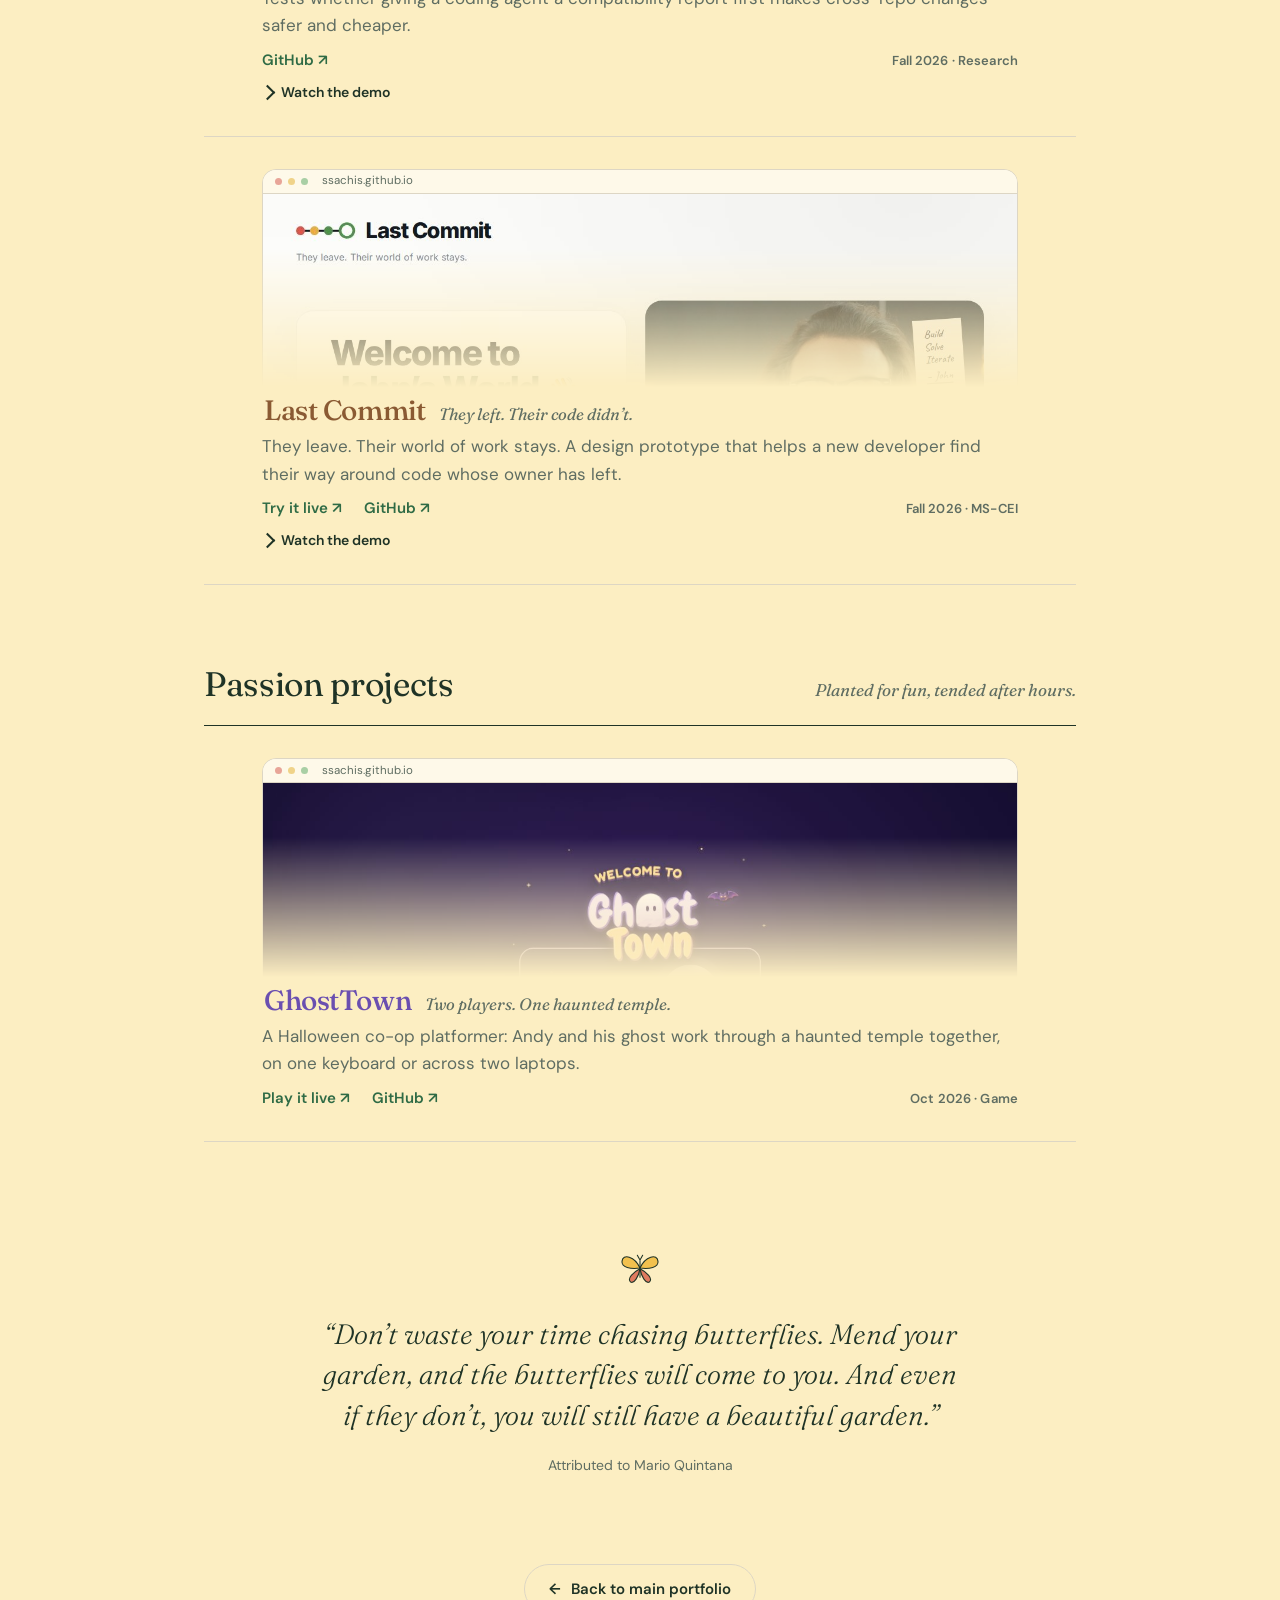
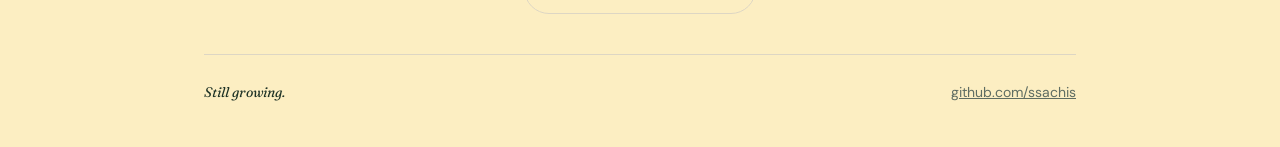
==== commit cb4ae641: "Hackathons: add a one-line 'My part' to each project Co-Authored-By: Claude Opus 5.5 <noreply@anthro" ====
--- a/index.html
+++ b/index.html
@@ -158,6 +158,13 @@
 .award-t{display:flex;flex-direction:column;align-items:center;line-height:1.05;padding:0 4px;text-align:center}
 .award-t small{font:600 8.5px/1.3 system-ui,sans-serif;letter-spacing:.24em;text-transform:uppercase;color:#e9cf8c}
 .award-t b{font:700 11px/1 Georgia,"Times New Roman",serif;letter-spacing:.22em;text-transform:uppercase;padding-left:.22em;background:linear-gradient(#fff1c4,#e2b65a 60%,#c8963c);-webkit-background-clip:text;background-clip:text;color:transparent}
+
+/* "My part": one quiet line per hackathon project */
+.part{display:flex;align-items:baseline;flex-wrap:wrap;gap:2px 8px;margin:8px 0 0;font-size:14.5px;line-height:1.5;color:var(--ink)}
+.part svg{width:13px;height:13px;flex:none;align-self:center;color:var(--leaf)}
+.part b{font-size:11.5px;font-weight:600;letter-spacing:.14em;text-transform:uppercase;color:var(--leaf)}
+.part i{font-style:normal;color:var(--muted)}
+.part + .links{margin-top:6px}
 </style>
 </head>
 <body>
@@ -183,6 +190,7 @@
             <span class="peek-go">Open <span aria-hidden="true">↗</span></span>
           </a>
           <p class="line">Paste a YouTube Short and see other Shorts on the same idea spread out as waves, then remove creator size to see which ones truly beat their usual reach, and why.</p>
+          <p class="part"><svg viewBox="0 0 16 16" aria-hidden="true"><path d="M8 15V8" stroke="currentColor" stroke-width="1.4" stroke-linecap="round"/><path d="M8 9C8 5 5.5 3.5 2.5 3.5 2.5 7 5 9 8 9Z" fill="currentColor" opacity=".55"/><path d="M8 7.5c0-3 2-4.5 5.5-4.5 0 3-2 4.5-5.5 4.5Z" fill="currentColor"/></svg><b>My part</b><span>The idea, frontend &amp; backend, design end to end</span><i>· teammates did marketing, the pitch &amp; the logo</i></p>
           <div class="links"><a href="https://the-algorithm.sachi2002-pratap.workers.dev/">Try it live<span aria-hidden="true"> ↗</span></a><a href="https://github.com/ssachis/the-algorithm">GitHub<span aria-hidden="true"> ↗</span></a><span class="peek-when">Nov 2026 · Creator Hack · Shortlisted (2nd)</span></div>
           <details>
             <summary>Watch the demo</summary>
@@ -200,6 +208,7 @@
             <span class="peek-go">Open <span aria-hidden="true">↗</span></span>
           </a>
           <p class="line">Type in an idea and see who already solved it in another industry, shown as planets around it: partners, inspirations and the ones that failed, with a source for every claim.</p>
+          <p class="part"><svg viewBox="0 0 16 16" aria-hidden="true"><path d="M8 15V8" stroke="currentColor" stroke-width="1.4" stroke-linecap="round"/><path d="M8 9C8 5 5.5 3.5 2.5 3.5 2.5 7 5 9 8 9Z" fill="currentColor" opacity=".55"/><path d="M8 7.5c0-3 2-4.5 5.5-4.5 0 3-2 4.5-5.5 4.5Z" fill="currentColor"/></svg><b>My part</b><span>Co-owned the idea, design &amp; frontend</span><i>· a teammate did the backend</i></p>
           <div class="links"><a href="https://elsewhere-8t65.onrender.com/">Try it live<span aria-hidden="true"> ↗</span></a><a href="https://github.com/arnabd1999/Hackathon-elsewhere">GitHub<span aria-hidden="true"> ↗</span></a><span class="peek-when">Nov 2026 · Ground Truth · Won</span></div>
           <details>
             <summary>Watch the demo</summary>
@@ -216,6 +225,7 @@
             <span class="peek-go">Open <span aria-hidden="true">↗</span></span>
           </a>
           <p class="line">A walking guide that shows you exactly where to look on New York’s buildings, then plays the story behind each one.</p>
+          <p class="part"><svg viewBox="0 0 16 16" aria-hidden="true"><path d="M8 15V8" stroke="currentColor" stroke-width="1.4" stroke-linecap="round"/><path d="M8 9C8 5 5.5 3.5 2.5 3.5 2.5 7 5 9 8 9Z" fill="currentColor" opacity=".55"/><path d="M8 7.5c0-3 2-4.5 5.5-4.5 0 3-2 4.5-5.5 4.5Z" fill="currentColor"/></svg><b>My part</b><span>Co-owned: the idea and the code, shared equally</span></p>
           <div class="links"><a href="https://ssachis.github.io/LookUp-NYC/">Try it live<span aria-hidden="true"> ↗</span></a><a href="https://github.com/ssachis/LookUp-NYC">GitHub<span aria-hidden="true"> ↗</span></a><span class="peek-when">Oct 2026 · Hackathon · Shortlisted</span></div>
           <details>
             <summary>Watch the demo</summary>
@@ -232,6 +242,7 @@
             <span class="peek-go">Open <span aria-hidden="true">↗</span></span>
           </a>
           <p class="line">An NYC subway guide that still works underground: it counts your stops and tells you where to change, even with no signal. Built in a 1-hour hackathon.</p>
+          <p class="part"><svg viewBox="0 0 16 16" aria-hidden="true"><path d="M8 15V8" stroke="currentColor" stroke-width="1.4" stroke-linecap="round"/><path d="M8 9C8 5 5.5 3.5 2.5 3.5 2.5 7 5 9 8 9Z" fill="currentColor" opacity=".55"/><path d="M8 7.5c0-3 2-4.5 5.5-4.5 0 3-2 4.5-5.5 4.5Z" fill="currentColor"/></svg><b>My part</b><span>Solo: idea, design &amp; code</span></p>
           <div class="links"><a href="https://ssachis.github.io/WalkWithMe/">Try it live<span aria-hidden="true"> ↗</span></a><a href="https://ssachis.github.io/WalkWithMe/simulation/">See simulation<span aria-hidden="true"> ↗</span></a><span class="peek-when">Nov 2026 · WinC Builder Sprint · 1-hour hackathon</span></div>
           <details>
             <summary>Watch the demo</summary>
@@ -248,6 +259,7 @@
             <span class="peek-go">Open <span aria-hidden="true">↗</span></span>
           </a>
           <p class="line">An AI back office for small businesses: snap a vendor invoice and it becomes an editable record, with uncertain fields flagged.</p>
+          <p class="part"><svg viewBox="0 0 16 16" aria-hidden="true"><path d="M8 15V8" stroke="currentColor" stroke-width="1.4" stroke-linecap="round"/><path d="M8 9C8 5 5.5 3.5 2.5 3.5 2.5 7 5 9 8 9Z" fill="currentColor" opacity=".55"/><path d="M8 7.5c0-3 2-4.5 5.5-4.5 0 3-2 4.5-5.5 4.5Z" fill="currentColor"/></svg><b>My part</b><span>Co-owned everything: idea, design &amp; code</span></p>
           <div class="links"><a href="https://ssachis.github.io/BusyQueue/demo/">Try the demo<span aria-hidden="true"> ↗</span></a><a href="https://github.com/ssachis/BusyQueue">GitHub<span aria-hidden="true"> ↗</span></a><span class="peek-when">Oct 2026 · Money Talks 2 · Shortlisted</span></div>
           <details>
             <summary>Watch the demo</summary>
@@ -264,6 +276,7 @@
             <span class="peek-go">Open <span aria-hidden="true">↗</span></span>
           </a>
           <p class="line">Screens a batch of resumes for hidden prompt injections and duplicate submissions, with the evidence for each.</p>
+          <p class="part"><svg viewBox="0 0 16 16" aria-hidden="true"><path d="M8 15V8" stroke="currentColor" stroke-width="1.4" stroke-linecap="round"/><path d="M8 9C8 5 5.5 3.5 2.5 3.5 2.5 7 5 9 8 9Z" fill="currentColor" opacity=".55"/><path d="M8 7.5c0-3 2-4.5 5.5-4.5 0 3-2 4.5-5.5 4.5Z" fill="currentColor"/></svg><b>My part</b><span>Solo: idea, design &amp; code</span></p>
           <div class="links"><a href="https://ssachis.github.io/signal/">Try the demo<span aria-hidden="true"> ↗</span></a><a href="https://github.com/ssachis/signal">GitHub<span aria-hidden="true"> ↗</span></a><span class="peek-when">Sep 2026 · Hackathon</span></div>
         </div>
       </li>
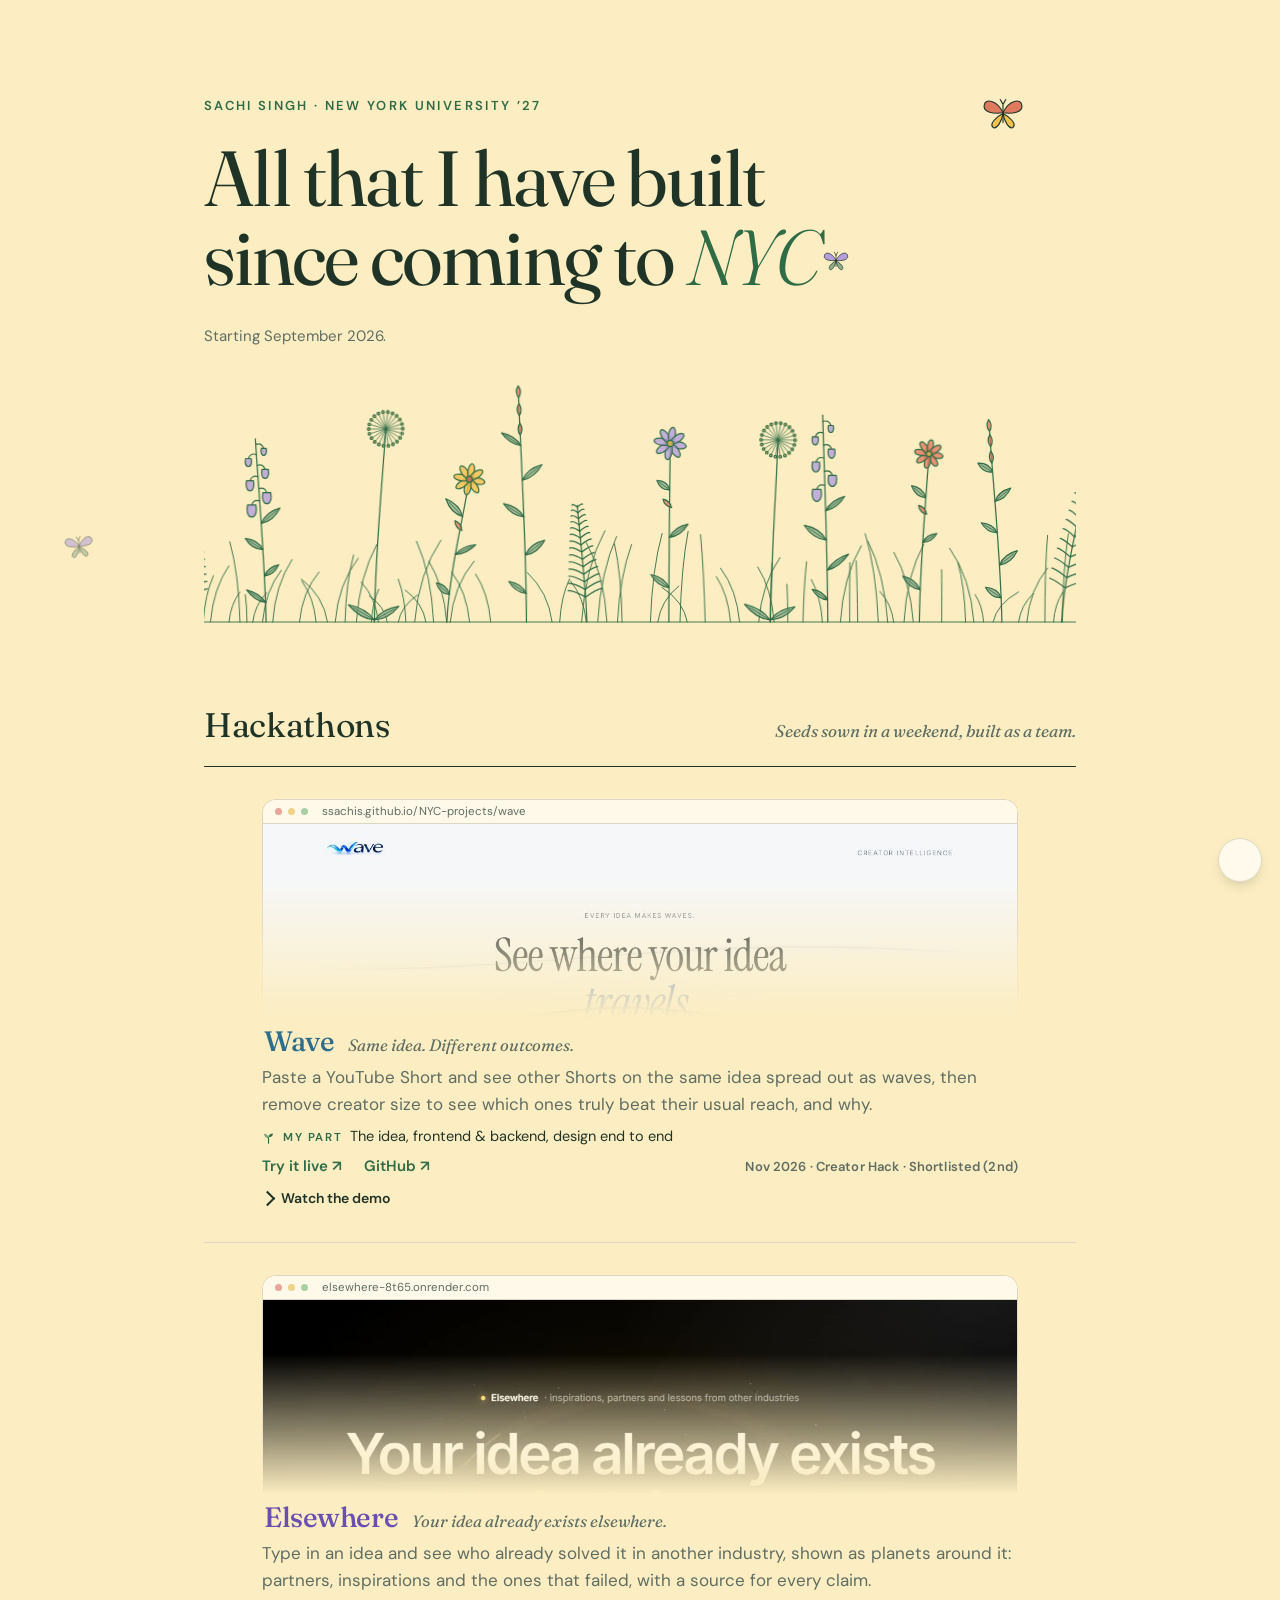
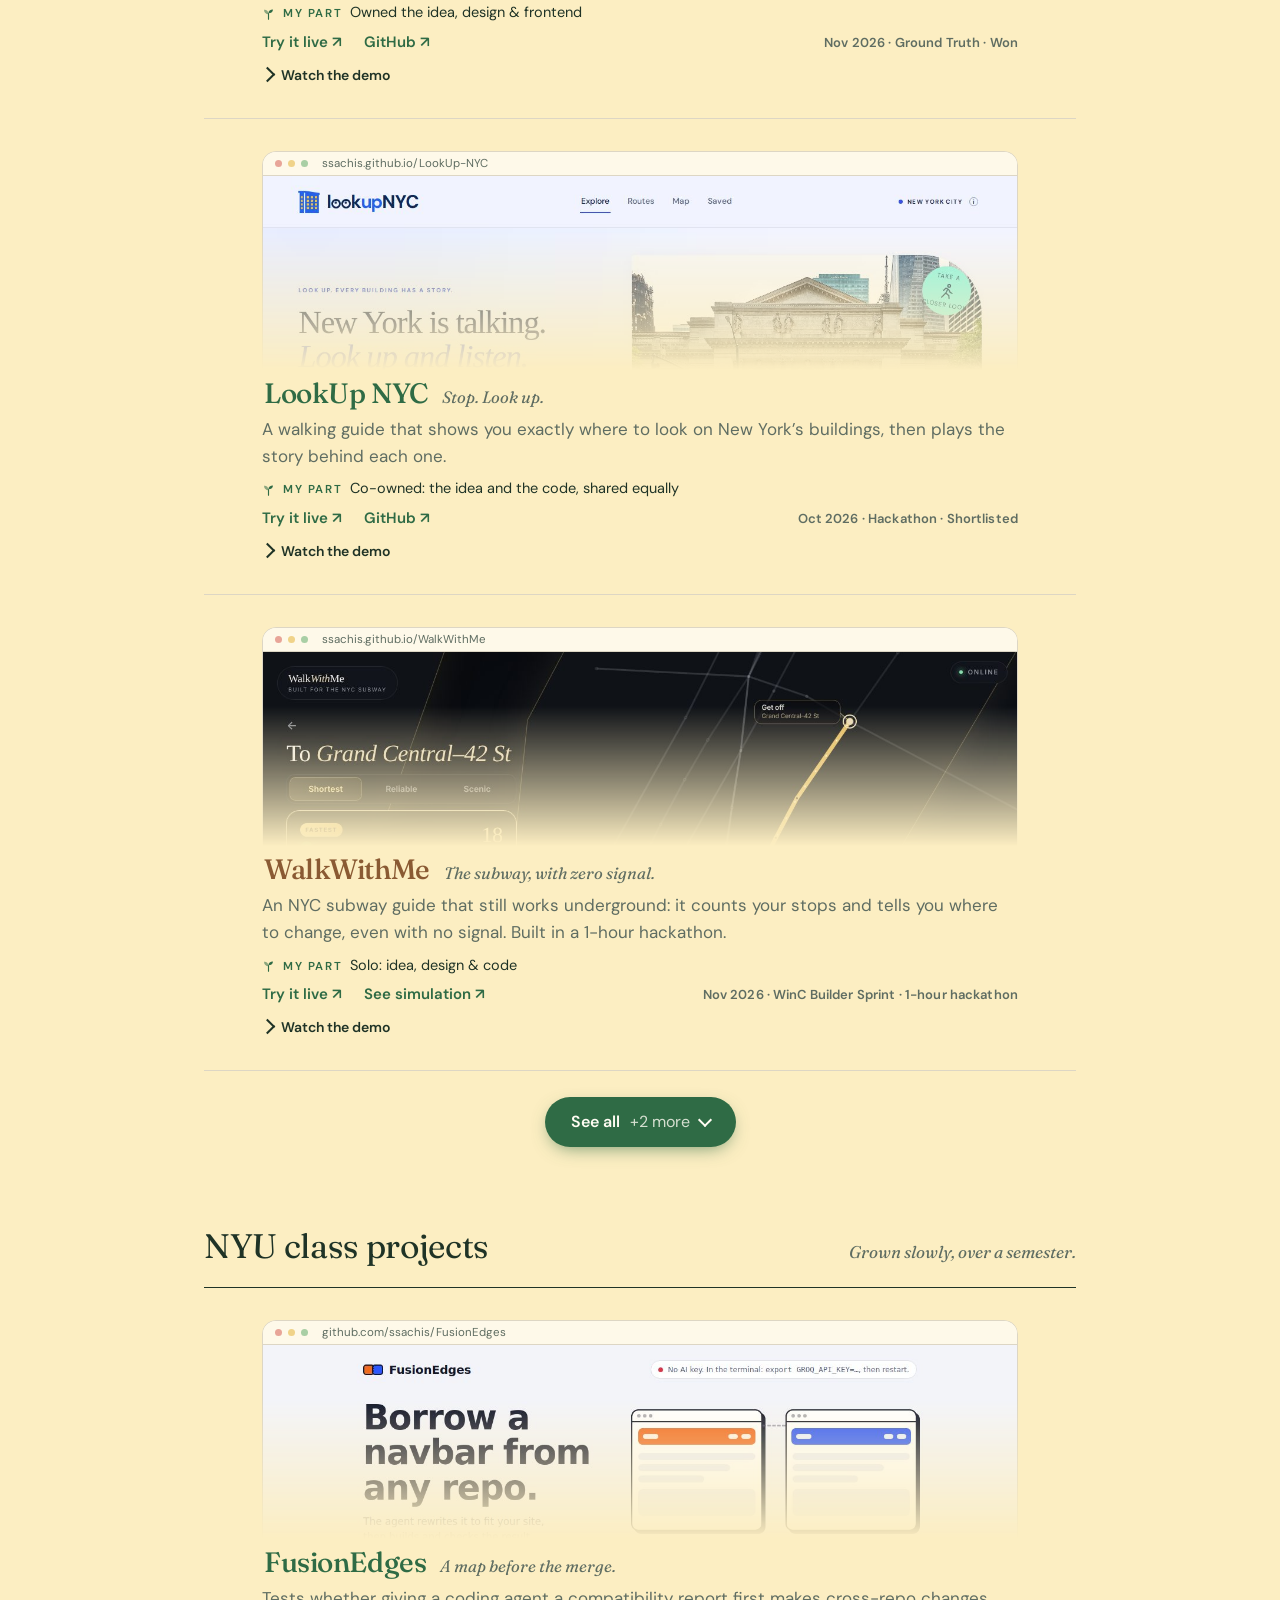
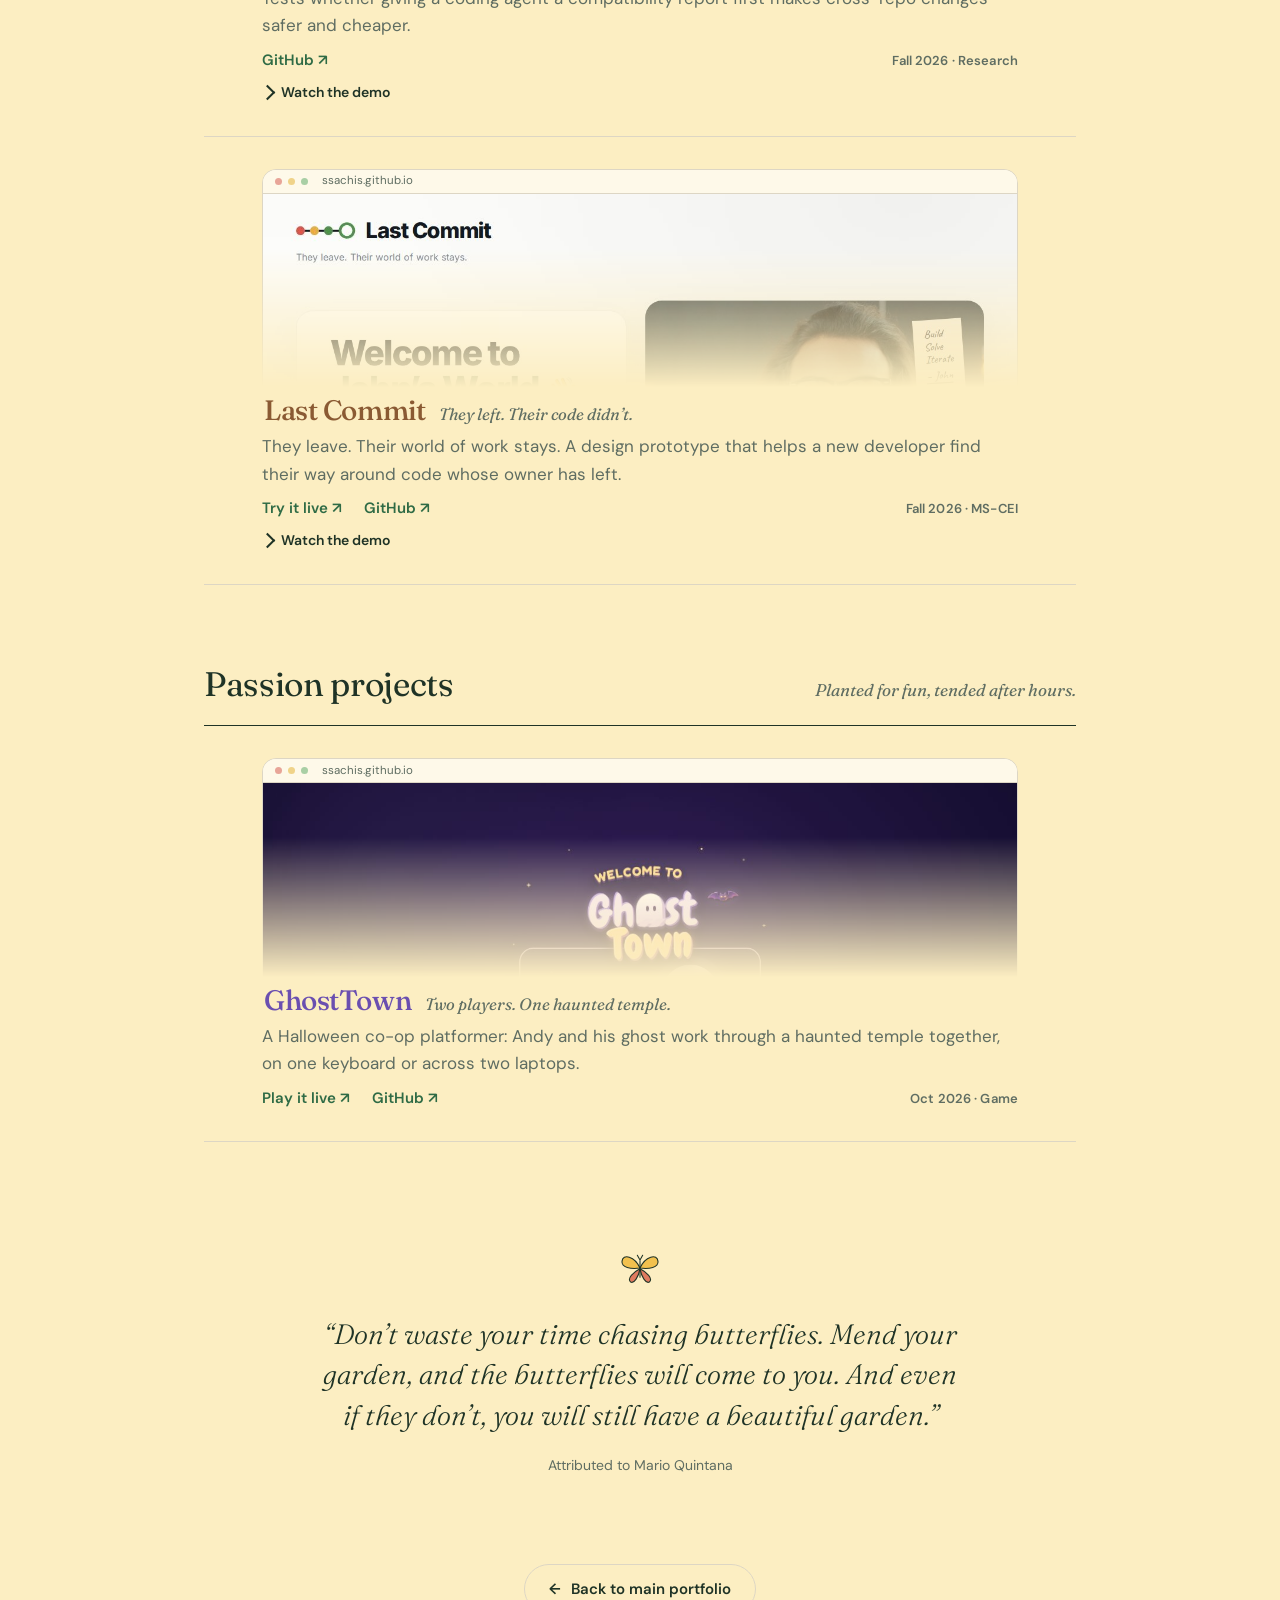
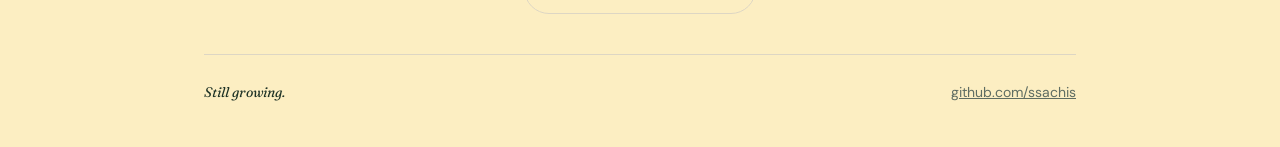
==== commit a130e275: "My part: show only my own contribution; Elsewhere wording Co-Authored-By: Claude Opus 5.5 <noreply@a" ====
--- a/index.html
+++ b/index.html
@@ -190,7 +190,7 @@
             <span class="peek-go">Open <span aria-hidden="true">↗</span></span>
           </a>
           <p class="line">Paste a YouTube Short and see other Shorts on the same idea spread out as waves, then remove creator size to see which ones truly beat their usual reach, and why.</p>
-          <p class="part"><svg viewBox="0 0 16 16" aria-hidden="true"><path d="M8 15V8" stroke="currentColor" stroke-width="1.4" stroke-linecap="round"/><path d="M8 9C8 5 5.5 3.5 2.5 3.5 2.5 7 5 9 8 9Z" fill="currentColor" opacity=".55"/><path d="M8 7.5c0-3 2-4.5 5.5-4.5 0 3-2 4.5-5.5 4.5Z" fill="currentColor"/></svg><b>My part</b><span>The idea, frontend &amp; backend, design end to end</span><i>· teammates did marketing, the pitch &amp; the logo</i></p>
+          <p class="part"><svg viewBox="0 0 16 16" aria-hidden="true"><path d="M8 15V8" stroke="currentColor" stroke-width="1.4" stroke-linecap="round"/><path d="M8 9C8 5 5.5 3.5 2.5 3.5 2.5 7 5 9 8 9Z" fill="currentColor" opacity=".55"/><path d="M8 7.5c0-3 2-4.5 5.5-4.5 0 3-2 4.5-5.5 4.5Z" fill="currentColor"/></svg><b>My part</b><span>The idea, frontend &amp; backend, design end to end</span></p>
           <div class="links"><a href="https://the-algorithm.sachi2002-pratap.workers.dev/">Try it live<span aria-hidden="true"> ↗</span></a><a href="https://github.com/ssachis/the-algorithm">GitHub<span aria-hidden="true"> ↗</span></a><span class="peek-when">Nov 2026 · Creator Hack · Shortlisted (2nd)</span></div>
           <details>
             <summary>Watch the demo</summary>
@@ -208,7 +208,7 @@
             <span class="peek-go">Open <span aria-hidden="true">↗</span></span>
           </a>
           <p class="line">Type in an idea and see who already solved it in another industry, shown as planets around it: partners, inspirations and the ones that failed, with a source for every claim.</p>
-          <p class="part"><svg viewBox="0 0 16 16" aria-hidden="true"><path d="M8 15V8" stroke="currentColor" stroke-width="1.4" stroke-linecap="round"/><path d="M8 9C8 5 5.5 3.5 2.5 3.5 2.5 7 5 9 8 9Z" fill="currentColor" opacity=".55"/><path d="M8 7.5c0-3 2-4.5 5.5-4.5 0 3-2 4.5-5.5 4.5Z" fill="currentColor"/></svg><b>My part</b><span>Co-owned the idea, design &amp; frontend</span><i>· a teammate did the backend</i></p>
+          <p class="part"><svg viewBox="0 0 16 16" aria-hidden="true"><path d="M8 15V8" stroke="currentColor" stroke-width="1.4" stroke-linecap="round"/><path d="M8 9C8 5 5.5 3.5 2.5 3.5 2.5 7 5 9 8 9Z" fill="currentColor" opacity=".55"/><path d="M8 7.5c0-3 2-4.5 5.5-4.5 0 3-2 4.5-5.5 4.5Z" fill="currentColor"/></svg><b>My part</b><span>Owned the idea, design &amp; frontend</span></p>
           <div class="links"><a href="https://elsewhere-8t65.onrender.com/">Try it live<span aria-hidden="true"> ↗</span></a><a href="https://github.com/arnabd1999/Hackathon-elsewhere">GitHub<span aria-hidden="true"> ↗</span></a><span class="peek-when">Nov 2026 · Ground Truth · Won</span></div>
           <details>
             <summary>Watch the demo</summary>
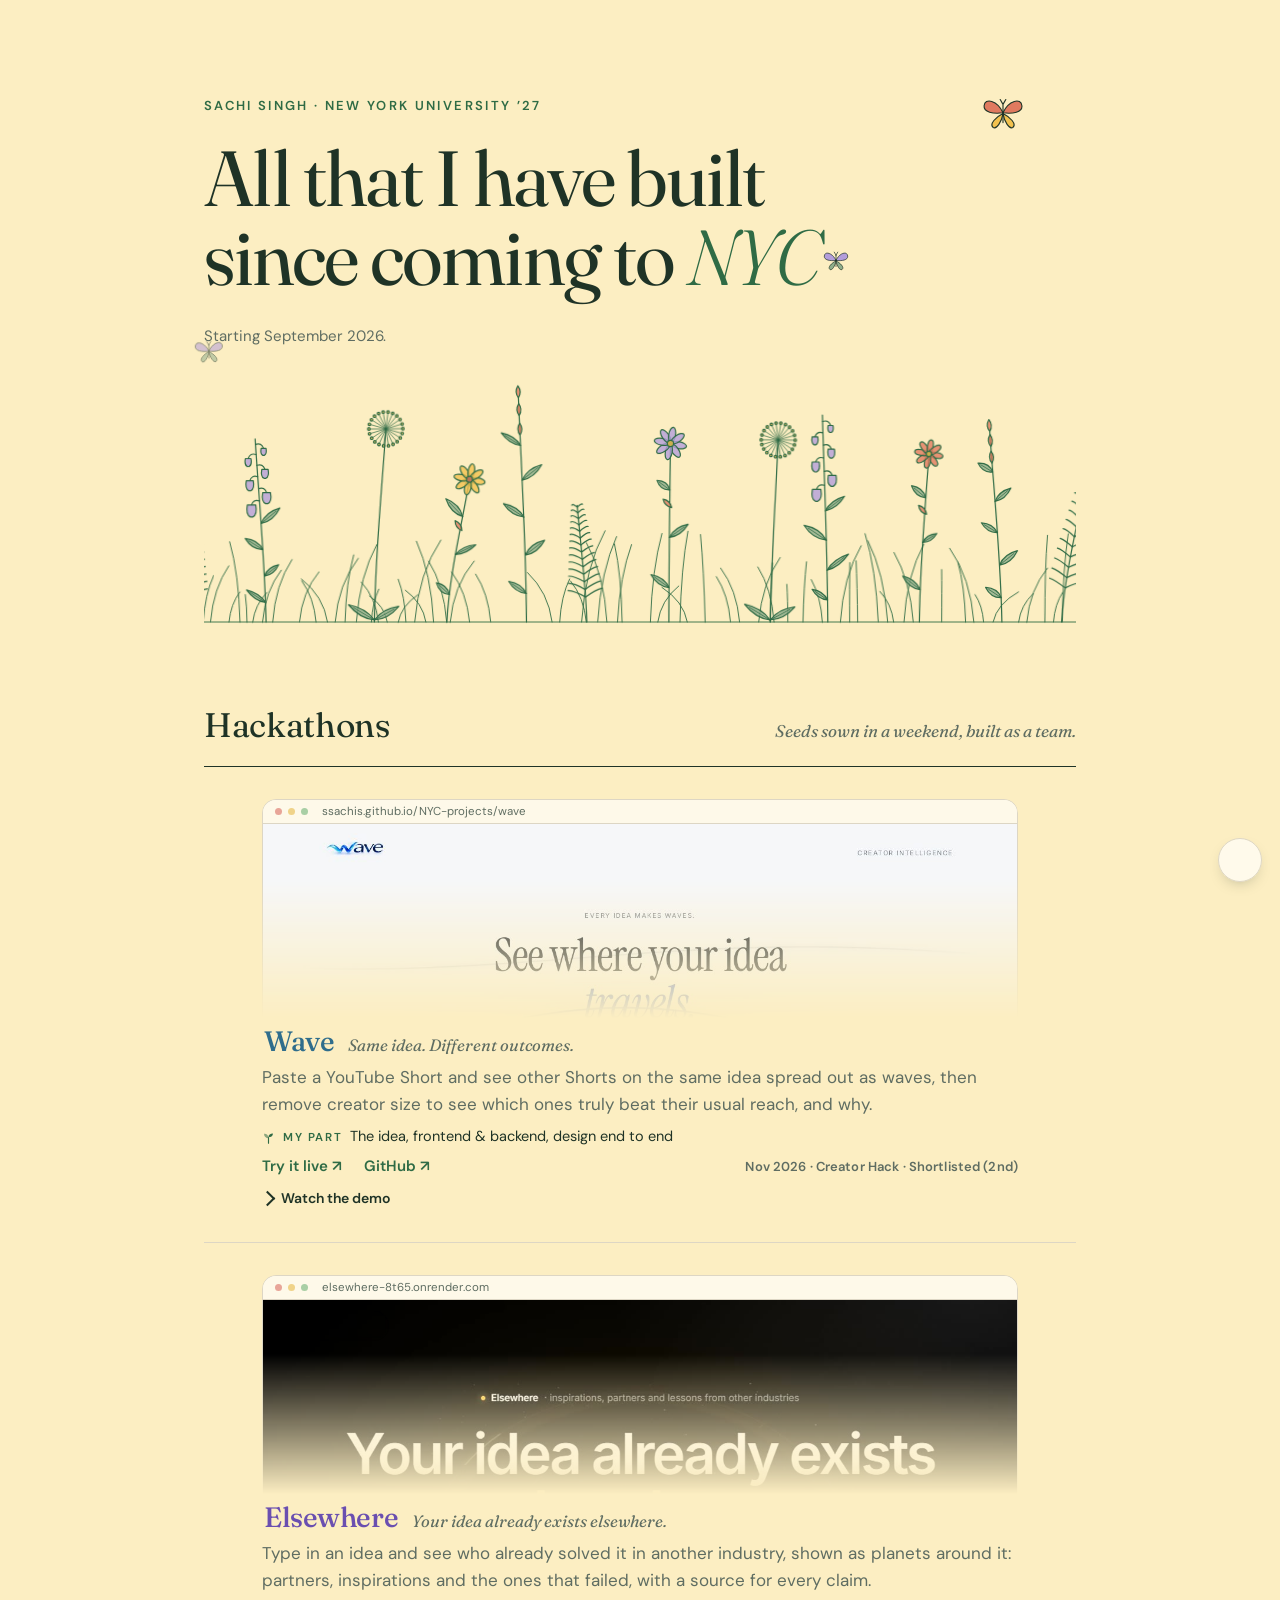
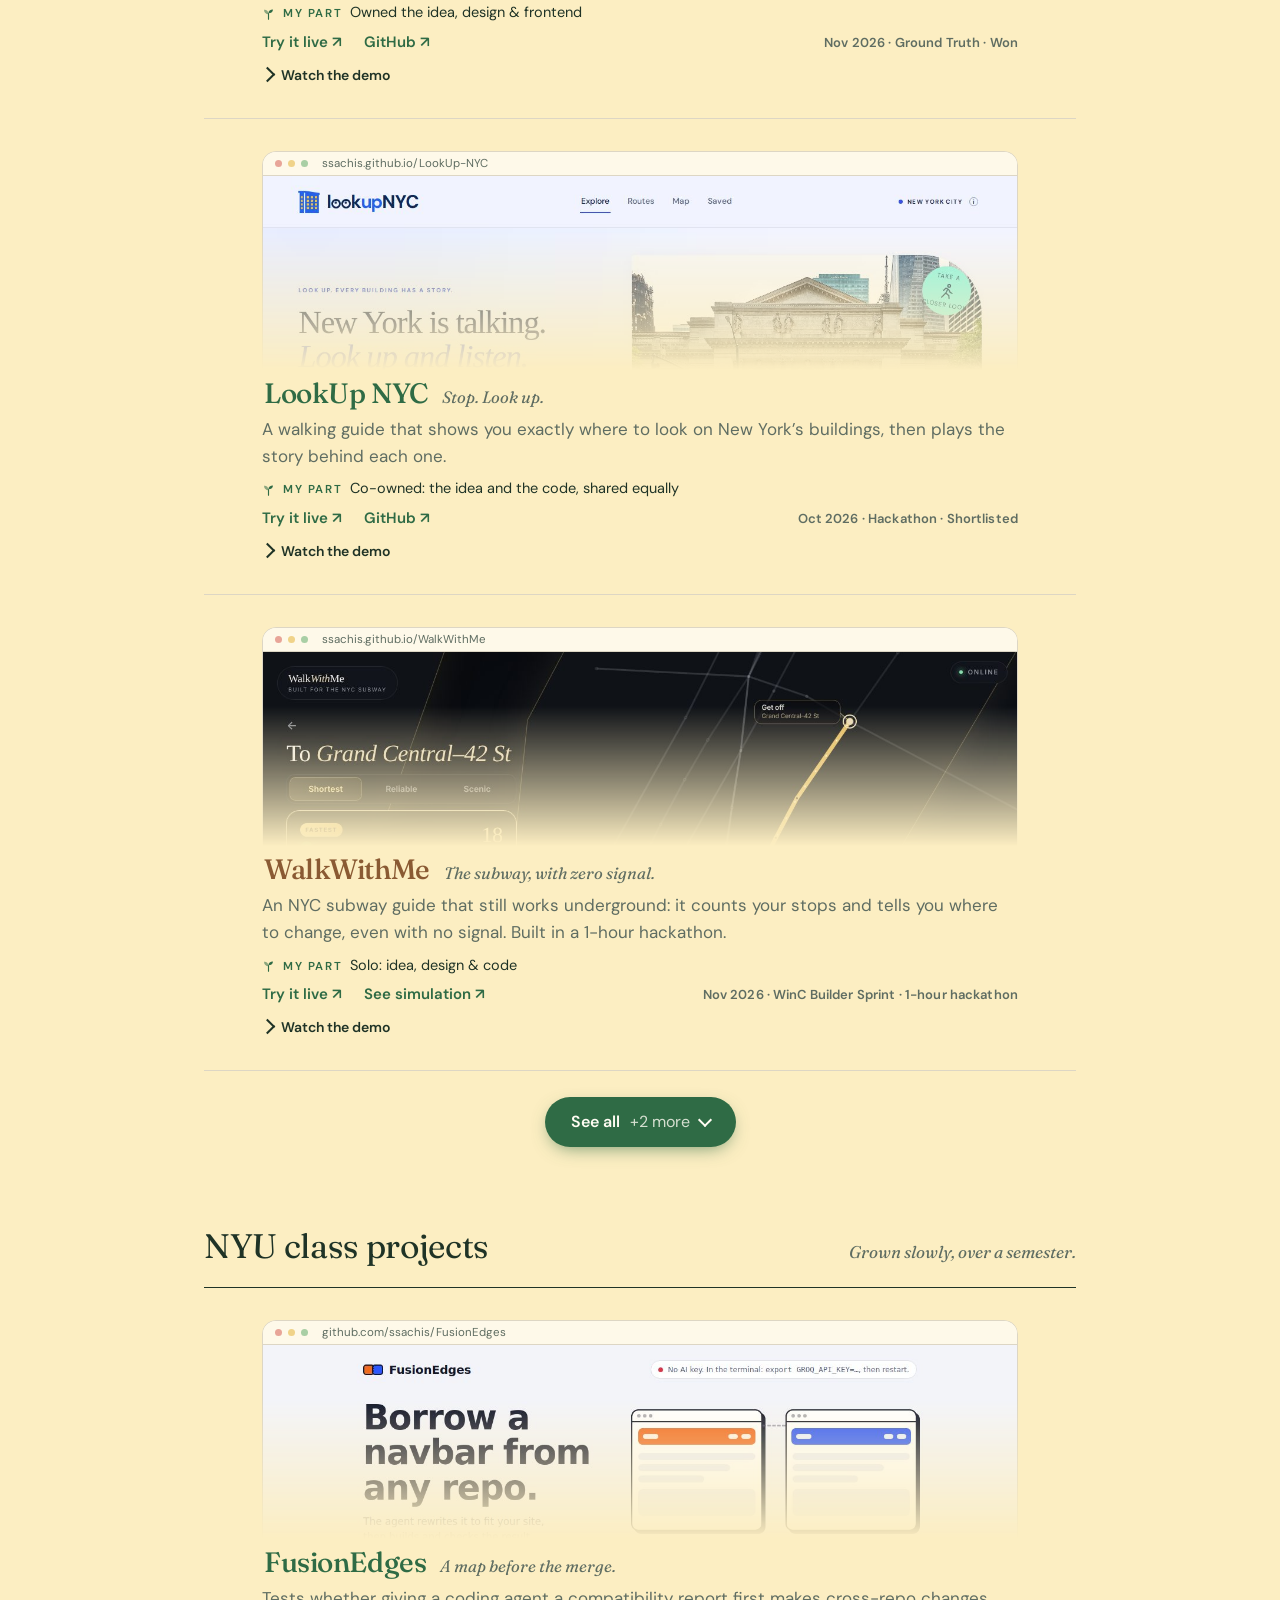
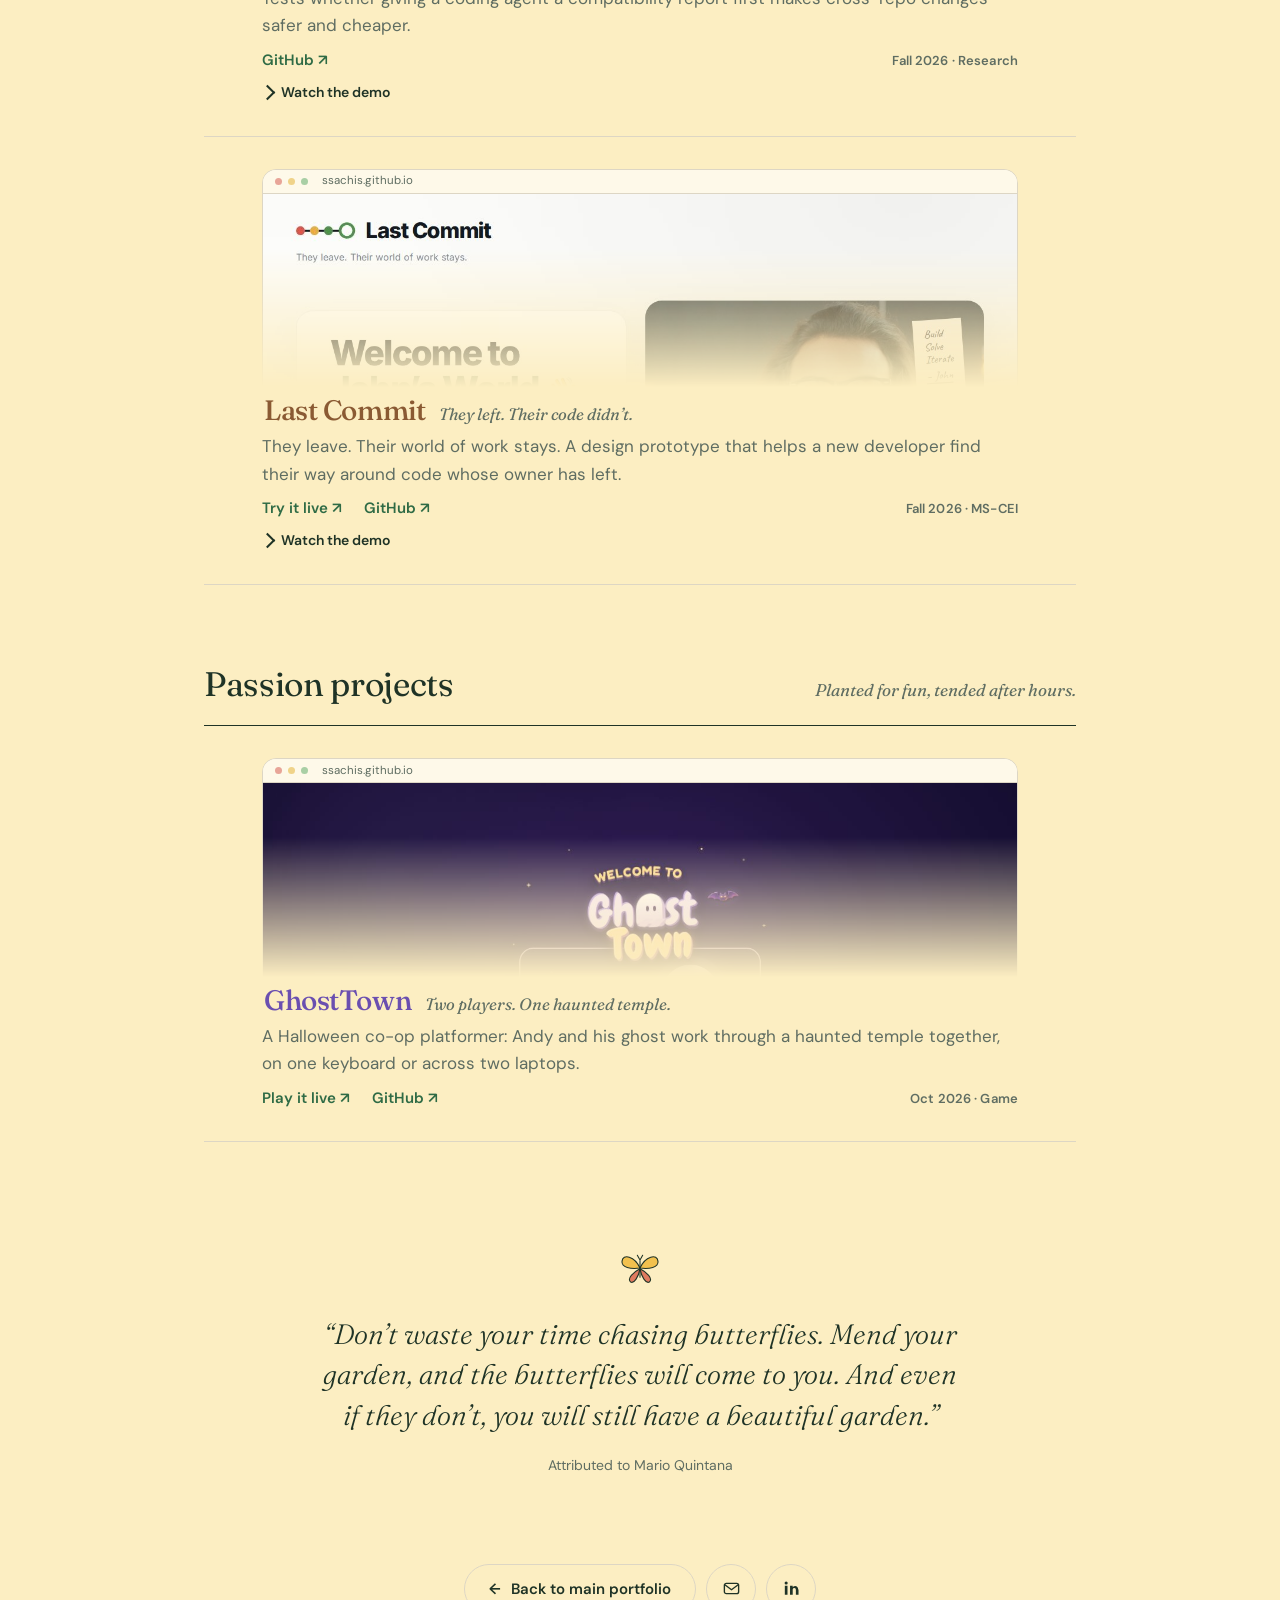
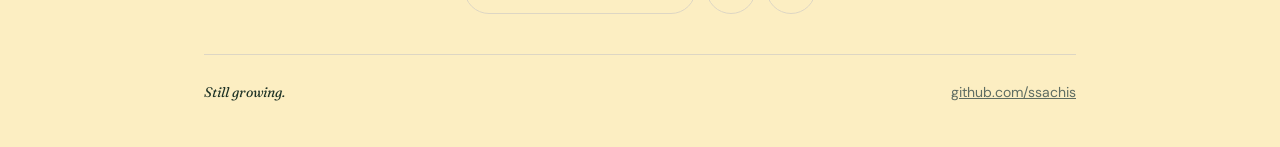
==== commit 1b4aeea7: "Add email and LinkedIn buttons next to Back to main portfolio Co-Authored-By: Claude Opus 5.5 <norep" ====
--- a/index.html
+++ b/index.html
@@ -165,6 +165,12 @@
 .part b{font-size:11.5px;font-weight:600;letter-spacing:.14em;text-transform:uppercase;color:var(--leaf)}
 .part i{font-style:normal;color:var(--muted)}
 .part + .links{margin-top:6px}
+
+.back{display:flex;justify-content:center;align-items:center;gap:10px;flex-wrap:wrap}
+.back .icons{display:flex;gap:10px}
+.back a.icon{width:50px;height:50px;padding:0;justify-content:center}
+.back a.icon svg{width:19px;height:19px;transition:transform .2s}
+.back a.icon:hover svg{transform:translateY(-1px) scale(1.08)}
 </style>
 </head>
 <body>
@@ -348,7 +354,7 @@
     </blockquote>
   </section>
 
-  <p class="back"><a href="https://ssachis.github.io/Portfolio-Website/index.html"><span aria-hidden="true">←</span> Back to main portfolio</a></p>
+  <p class="back"><a href="https://ssachis.github.io/Portfolio-Website/index.html"><span aria-hidden="true">←</span> Back to main portfolio</a><span class="icons"><a class="icon" href="mailto:sachi2002.pratap@gmail.com" aria-label="Email Sachi" title="sachi2002.pratap@gmail.com"><svg viewBox="0 0 24 24" fill="none" stroke="currentColor" stroke-width="1.7" stroke-linecap="round" stroke-linejoin="round" aria-hidden="true"><rect x="3" y="5.5" width="18" height="13" rx="2.5"/><path d="m4 7.5 8 6 8-6"/></svg></a><a class="icon" href="https://www.linkedin.com/in/sachi-singh-b75419204/" aria-label="Sachi on LinkedIn" title="LinkedIn"><svg viewBox="0 0 24 24" fill="currentColor" aria-hidden="true"><path d="M6.94 8.5H3.56V20h3.38V8.5ZM5.25 3a1.96 1.96 0 1 0 0 3.92 1.96 1.96 0 0 0 0-3.92ZM20.44 13.4c0-3.1-1.66-4.54-3.87-4.54-1.79 0-2.59.98-3.04 1.67V8.5h-3.37c.04.96 0 11.5 0 11.5h3.37v-6.42c0-.34.02-.69.13-.93.27-.69.89-1.4 1.94-1.4 1.37 0 1.92 1.04 1.92 2.57V20h3.37l-.02-6.6Z"/></svg></a></span></p>
   <footer>
     <em>Still growing.</em>
     <a href="https://github.com/ssachis">github.com/ssachis</a>
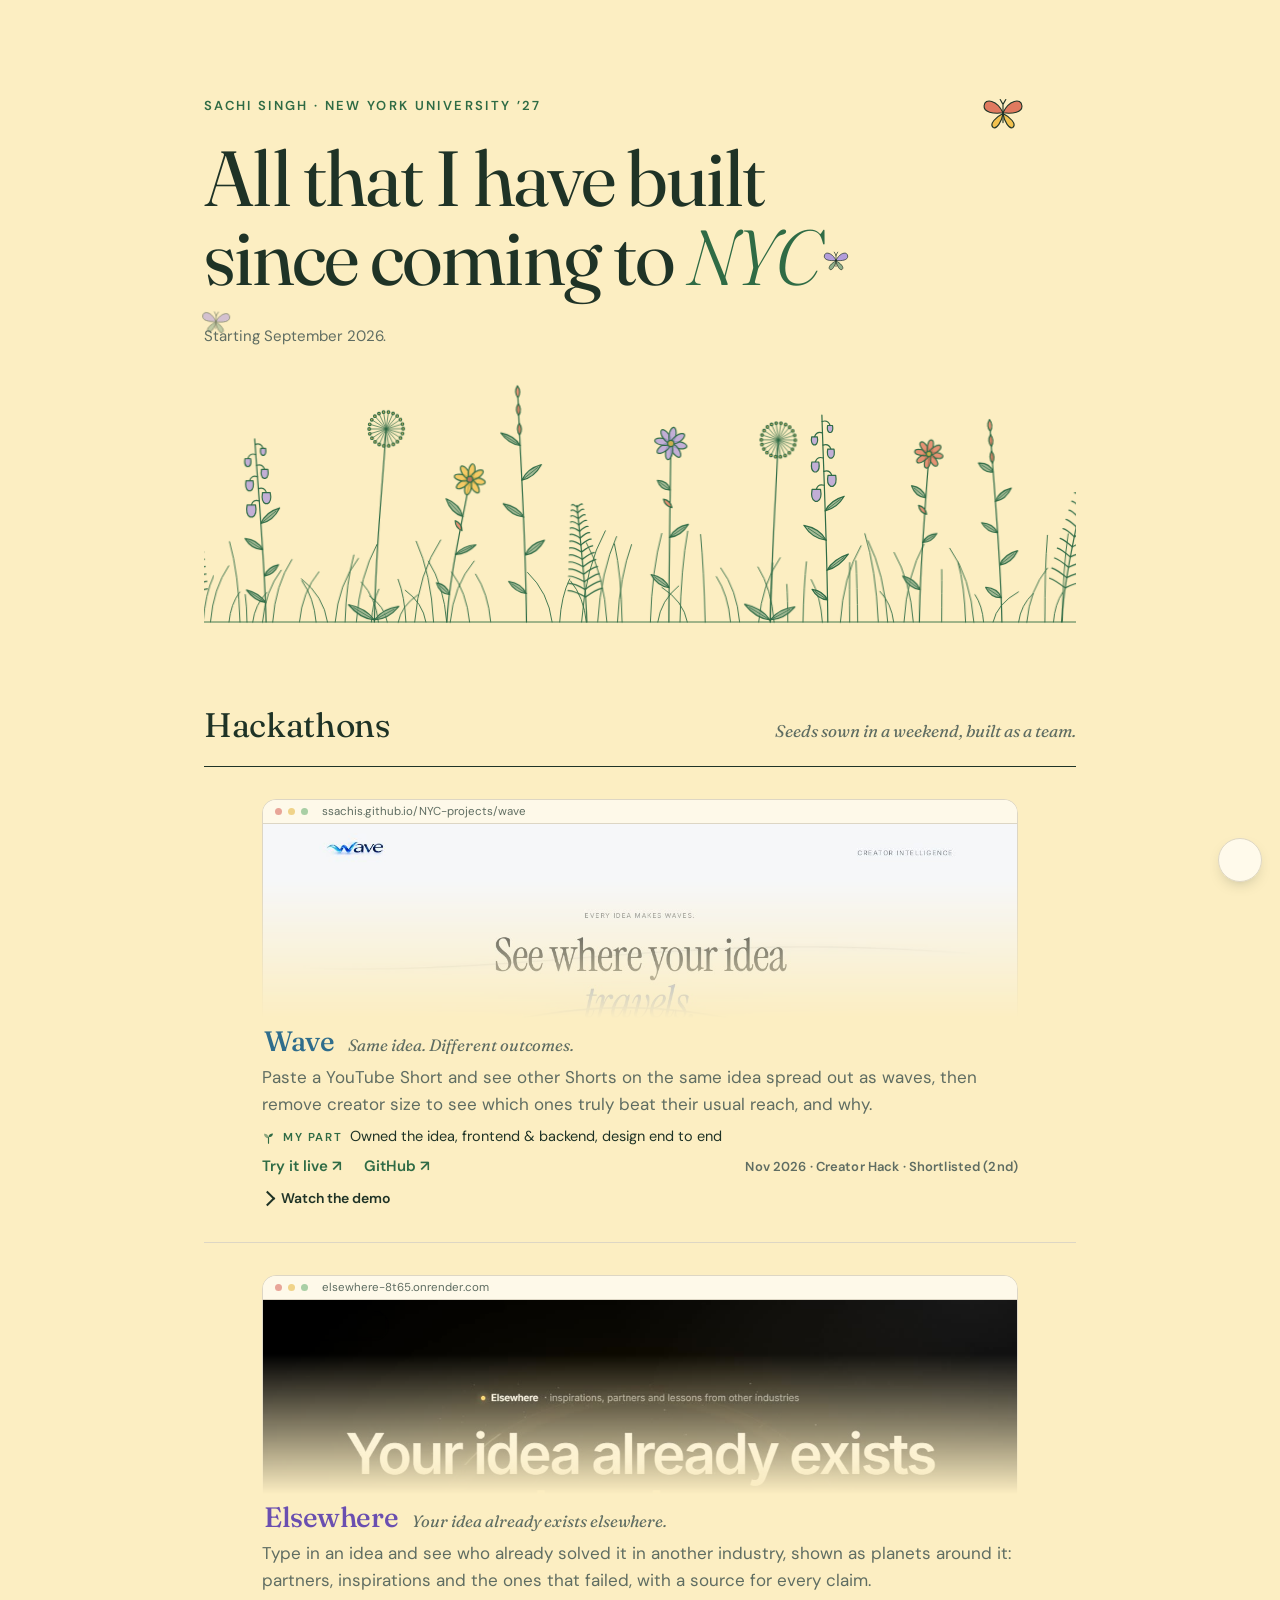
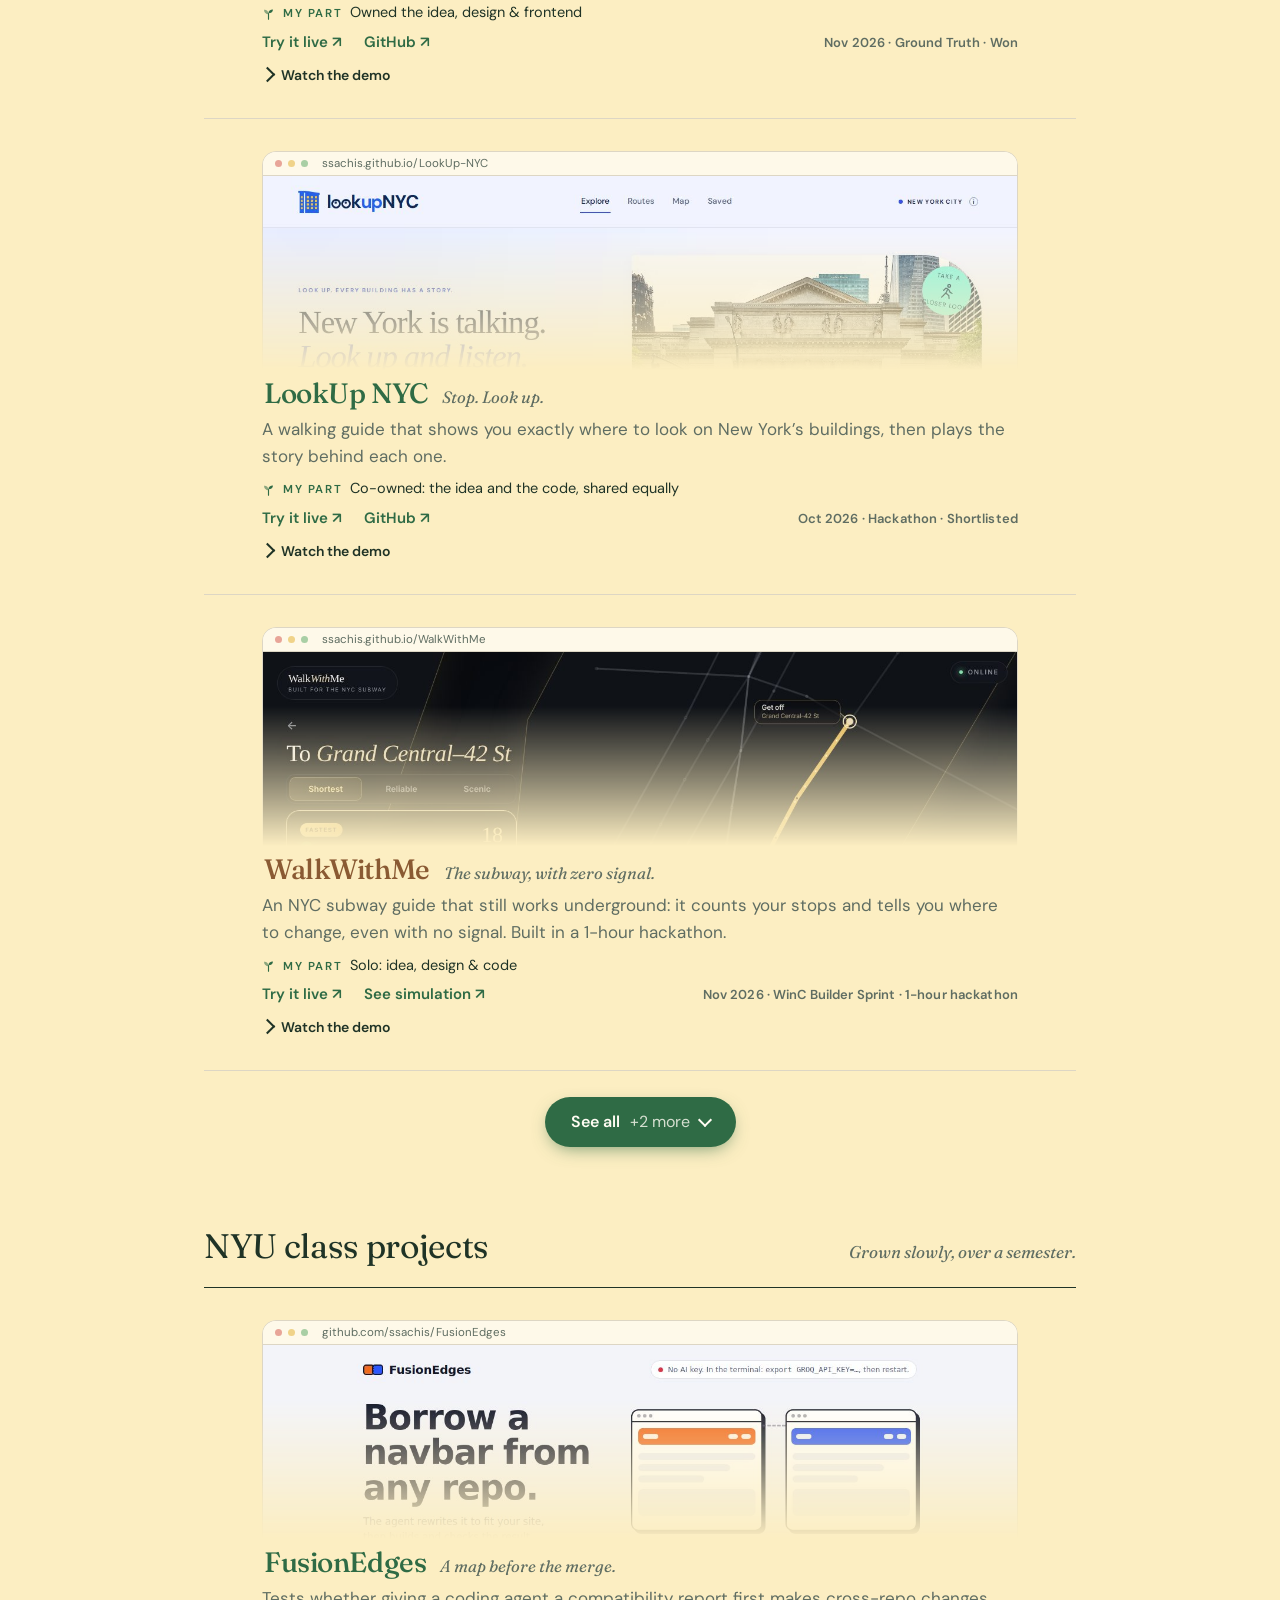
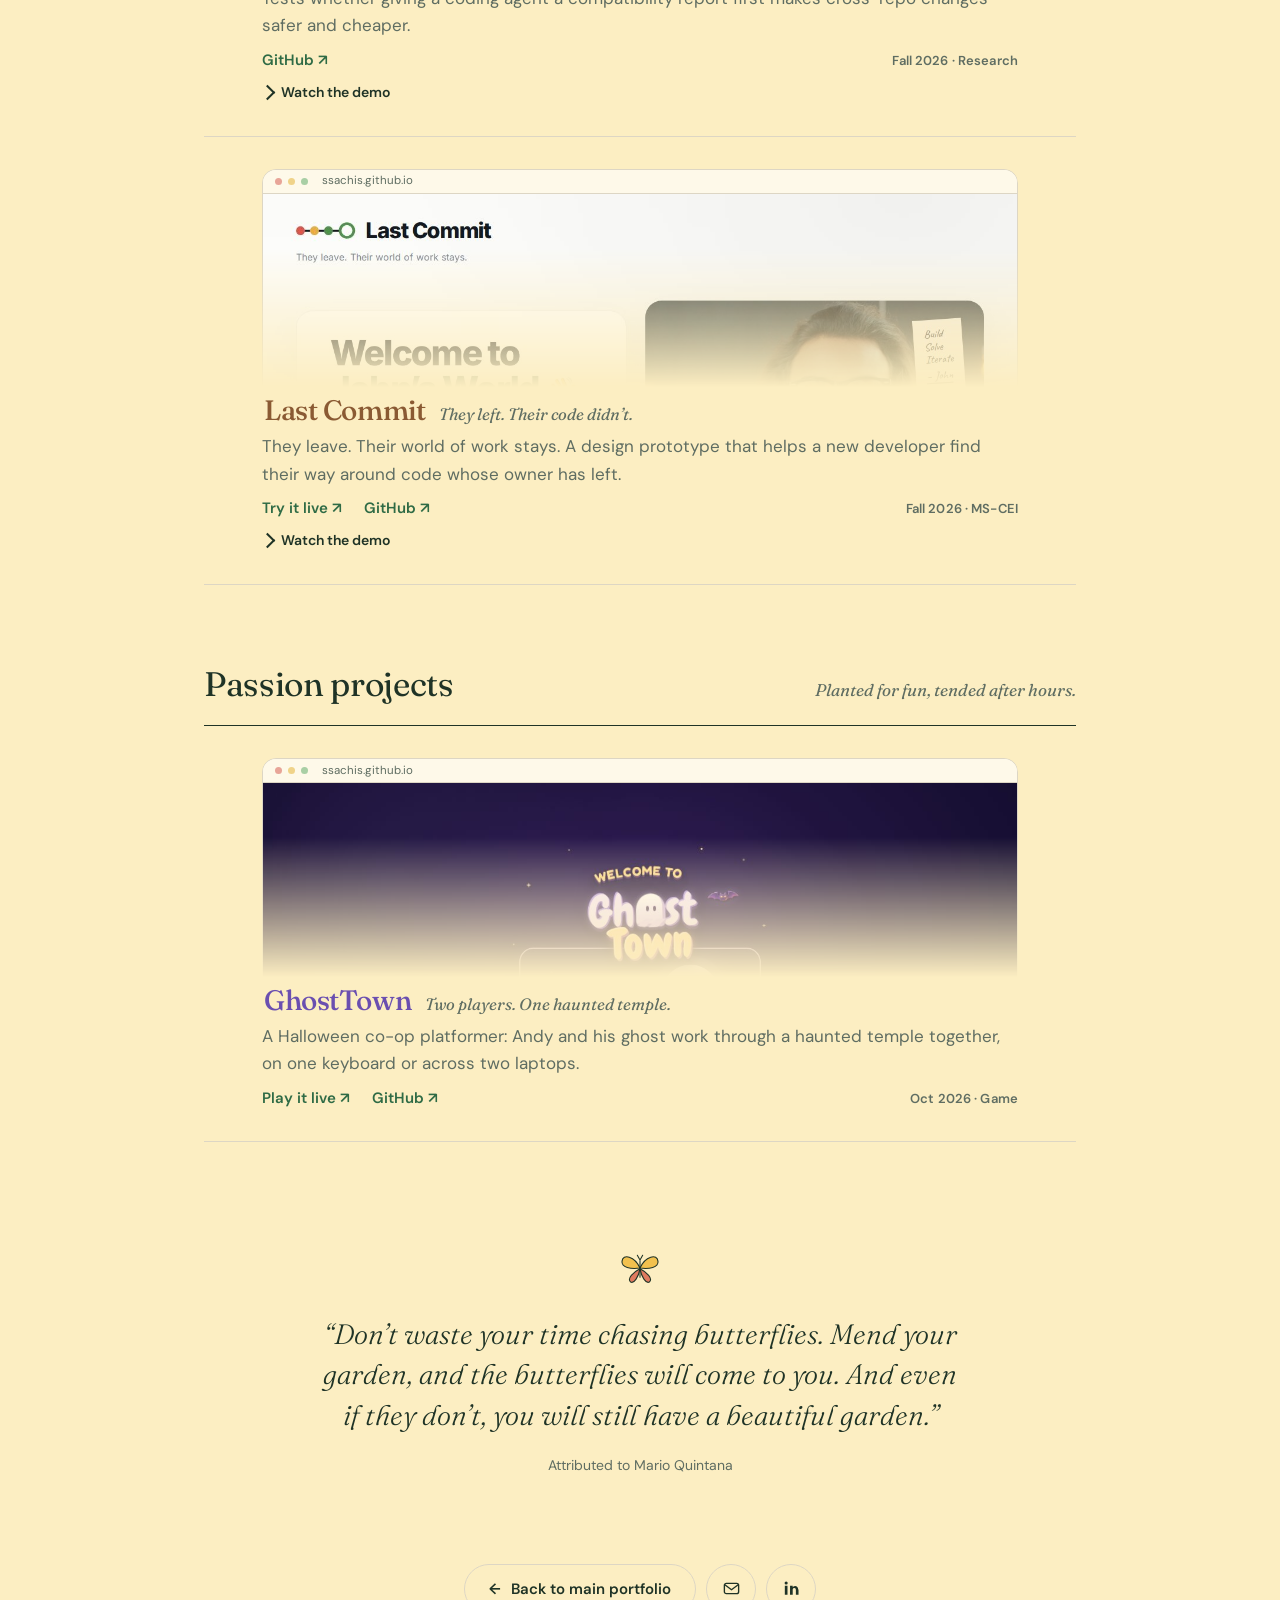
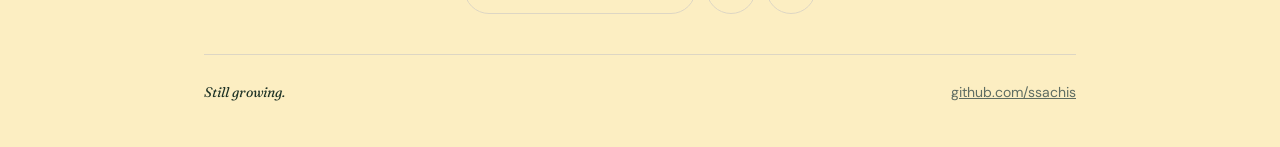
==== commit f92a5a7a: "Wave: My part starts with Owned Co-Authored-By: Claude Opus 5.5 <noreply@anthropic.com> Claude-Sessi" ====
--- a/index.html
+++ b/index.html
@@ -196,7 +196,7 @@
             <span class="peek-go">Open <span aria-hidden="true">↗</span></span>
           </a>
           <p class="line">Paste a YouTube Short and see other Shorts on the same idea spread out as waves, then remove creator size to see which ones truly beat their usual reach, and why.</p>
-          <p class="part"><svg viewBox="0 0 16 16" aria-hidden="true"><path d="M8 15V8" stroke="currentColor" stroke-width="1.4" stroke-linecap="round"/><path d="M8 9C8 5 5.5 3.5 2.5 3.5 2.5 7 5 9 8 9Z" fill="currentColor" opacity=".55"/><path d="M8 7.5c0-3 2-4.5 5.5-4.5 0 3-2 4.5-5.5 4.5Z" fill="currentColor"/></svg><b>My part</b><span>The idea, frontend &amp; backend, design end to end</span></p>
+          <p class="part"><svg viewBox="0 0 16 16" aria-hidden="true"><path d="M8 15V8" stroke="currentColor" stroke-width="1.4" stroke-linecap="round"/><path d="M8 9C8 5 5.5 3.5 2.5 3.5 2.5 7 5 9 8 9Z" fill="currentColor" opacity=".55"/><path d="M8 7.5c0-3 2-4.5 5.5-4.5 0 3-2 4.5-5.5 4.5Z" fill="currentColor"/></svg><b>My part</b><span>Owned the idea, frontend &amp; backend, design end to end</span></p>
           <div class="links"><a href="https://the-algorithm.sachi2002-pratap.workers.dev/">Try it live<span aria-hidden="true"> ↗</span></a><a href="https://github.com/ssachis/the-algorithm">GitHub<span aria-hidden="true"> ↗</span></a><span class="peek-when">Nov 2026 · Creator Hack · Shortlisted (2nd)</span></div>
           <details>
             <summary>Watch the demo</summary>
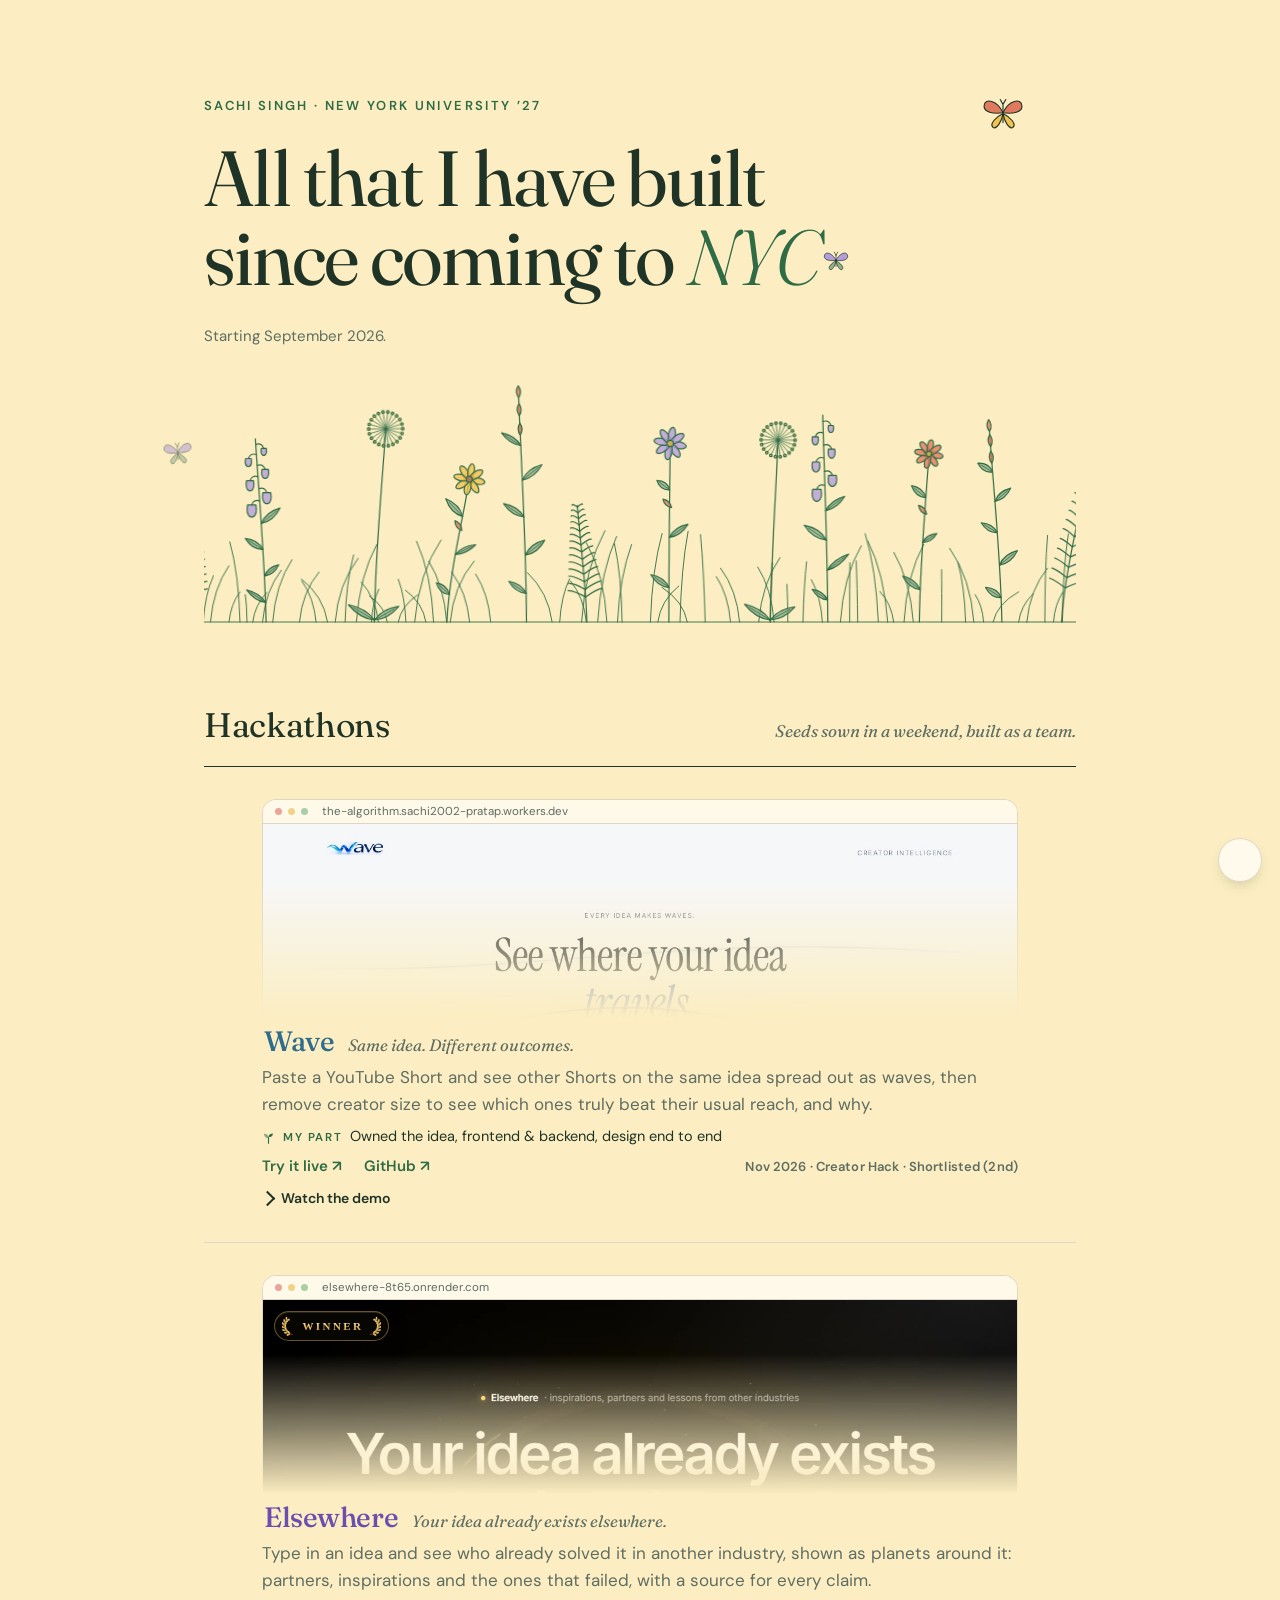
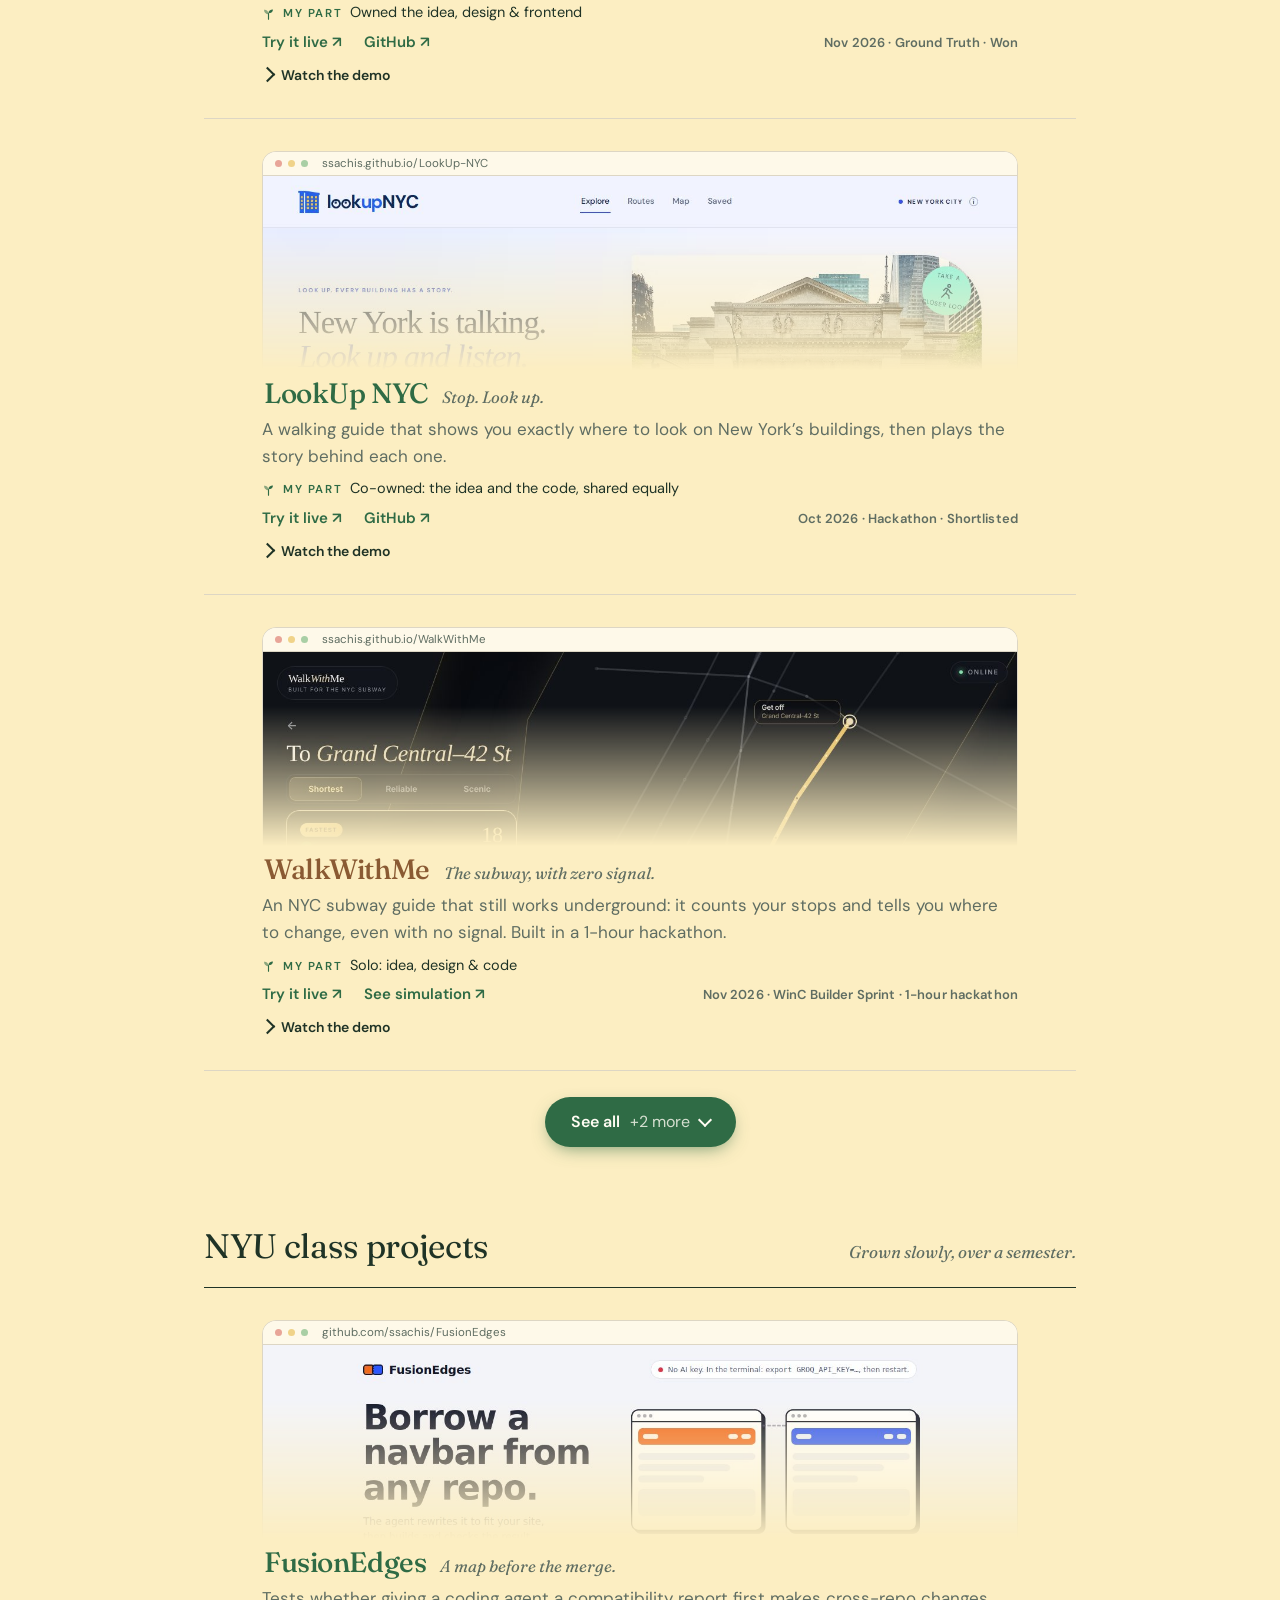
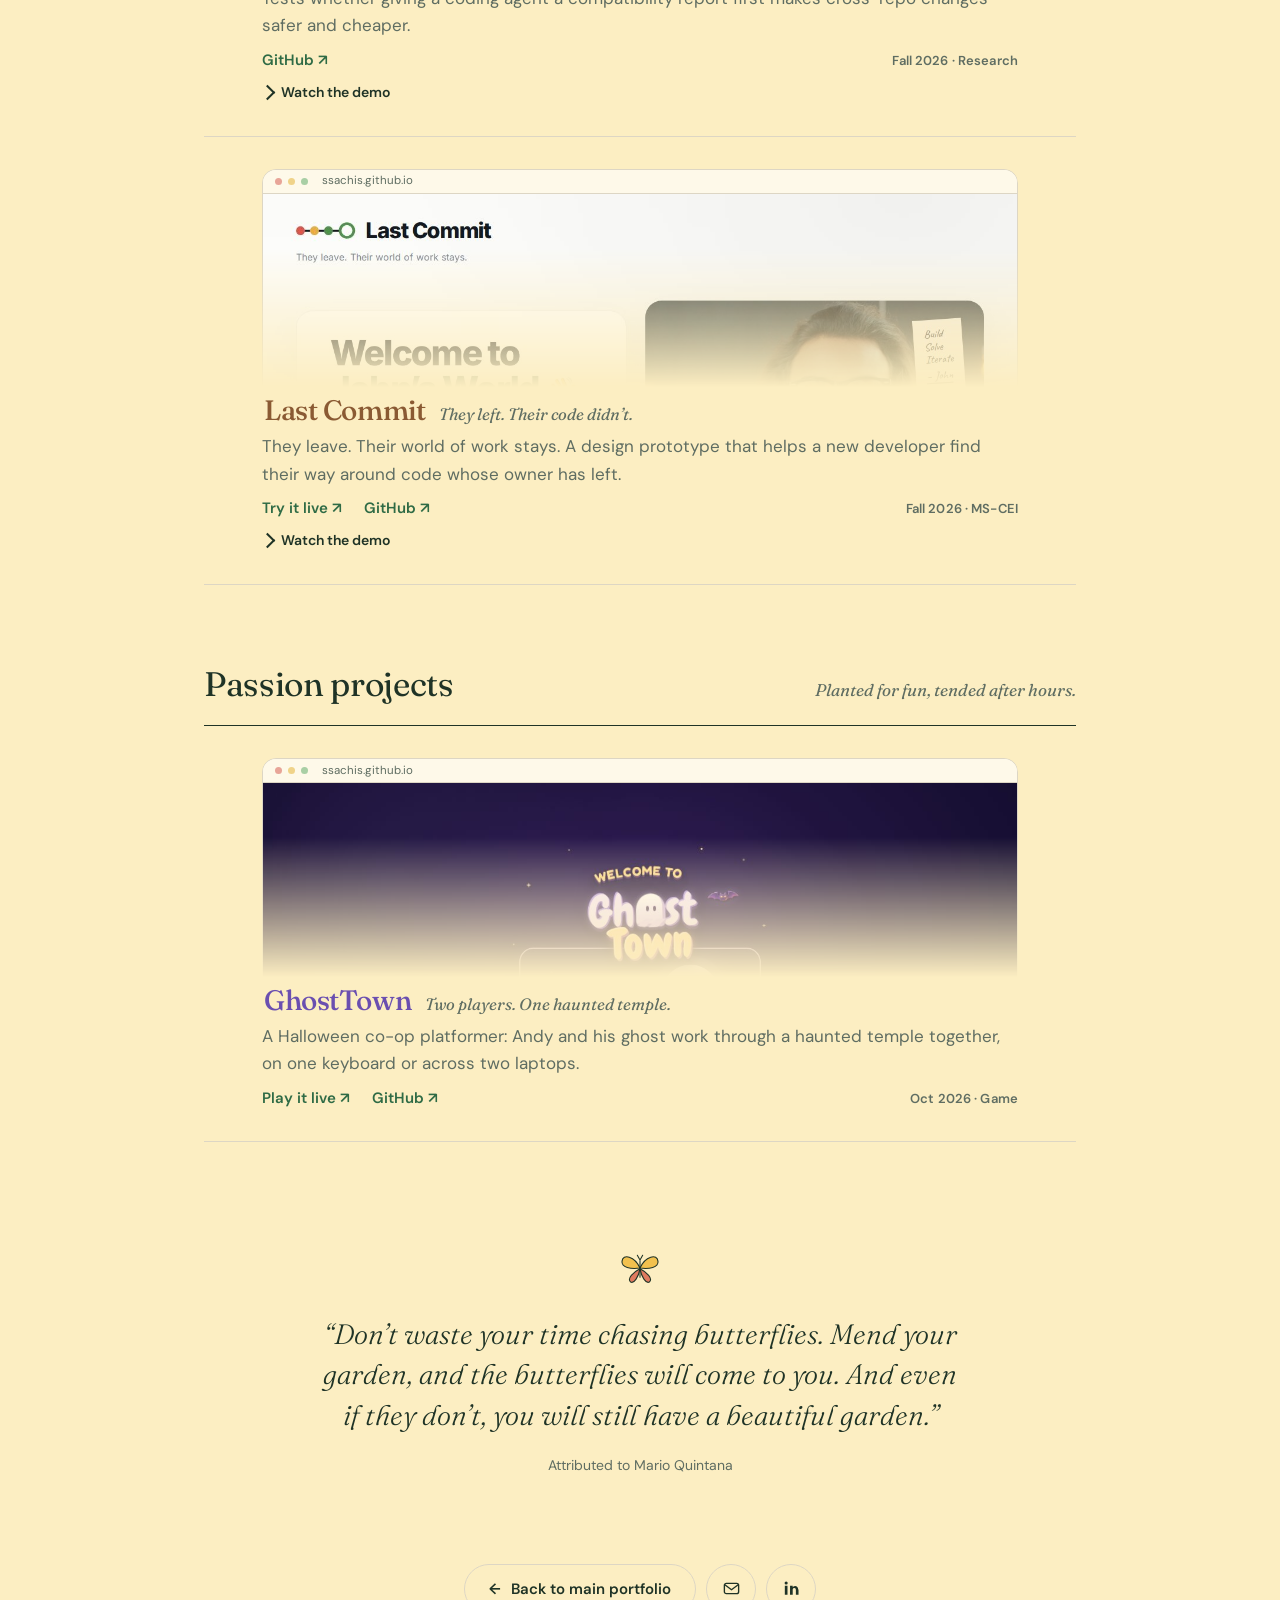
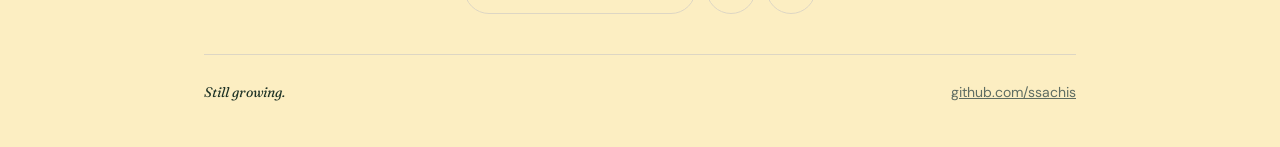
==== commit 3bbe4234: "Wave card: point preview link and URL bar to the live Cloudflare site Co-Authored-By: Claude Opus 5." ====
--- a/index.html
+++ b/index.html
@@ -189,8 +189,8 @@
     <ol>
       <li class="row">
         <div class="body">
-          <a class="peek" href="wave/" style="--i:1;--p0:50% 0%;--p1:50% 22%">
-            <span class="peek-frame"><span class="peek-bar" aria-hidden="true"><i></i><i></i><i></i><span>ssachis.github.io/NYC-projects/wave</span></span>
+          <a class="peek" href="https://the-algorithm.sachi2002-pratap.workers.dev/" style="--i:1;--p0:50% 0%;--p1:50% 22%">
+            <span class="peek-frame"><span class="peek-bar" aria-hidden="true"><i></i><i></i><i></i><span>the-algorithm.sachi2002-pratap.workers.dev</span></span>
               <span class="peek-view"><img src="img/wave.jpg" alt="" width="1280" height="800" loading="lazy"></span></span>
             <span class="peek-cap"><h3 class="t-blue">Wave</h3><em>Same idea. Different outcomes.</em></span>
             <span class="peek-go">Open <span aria-hidden="true">↗</span></span>
